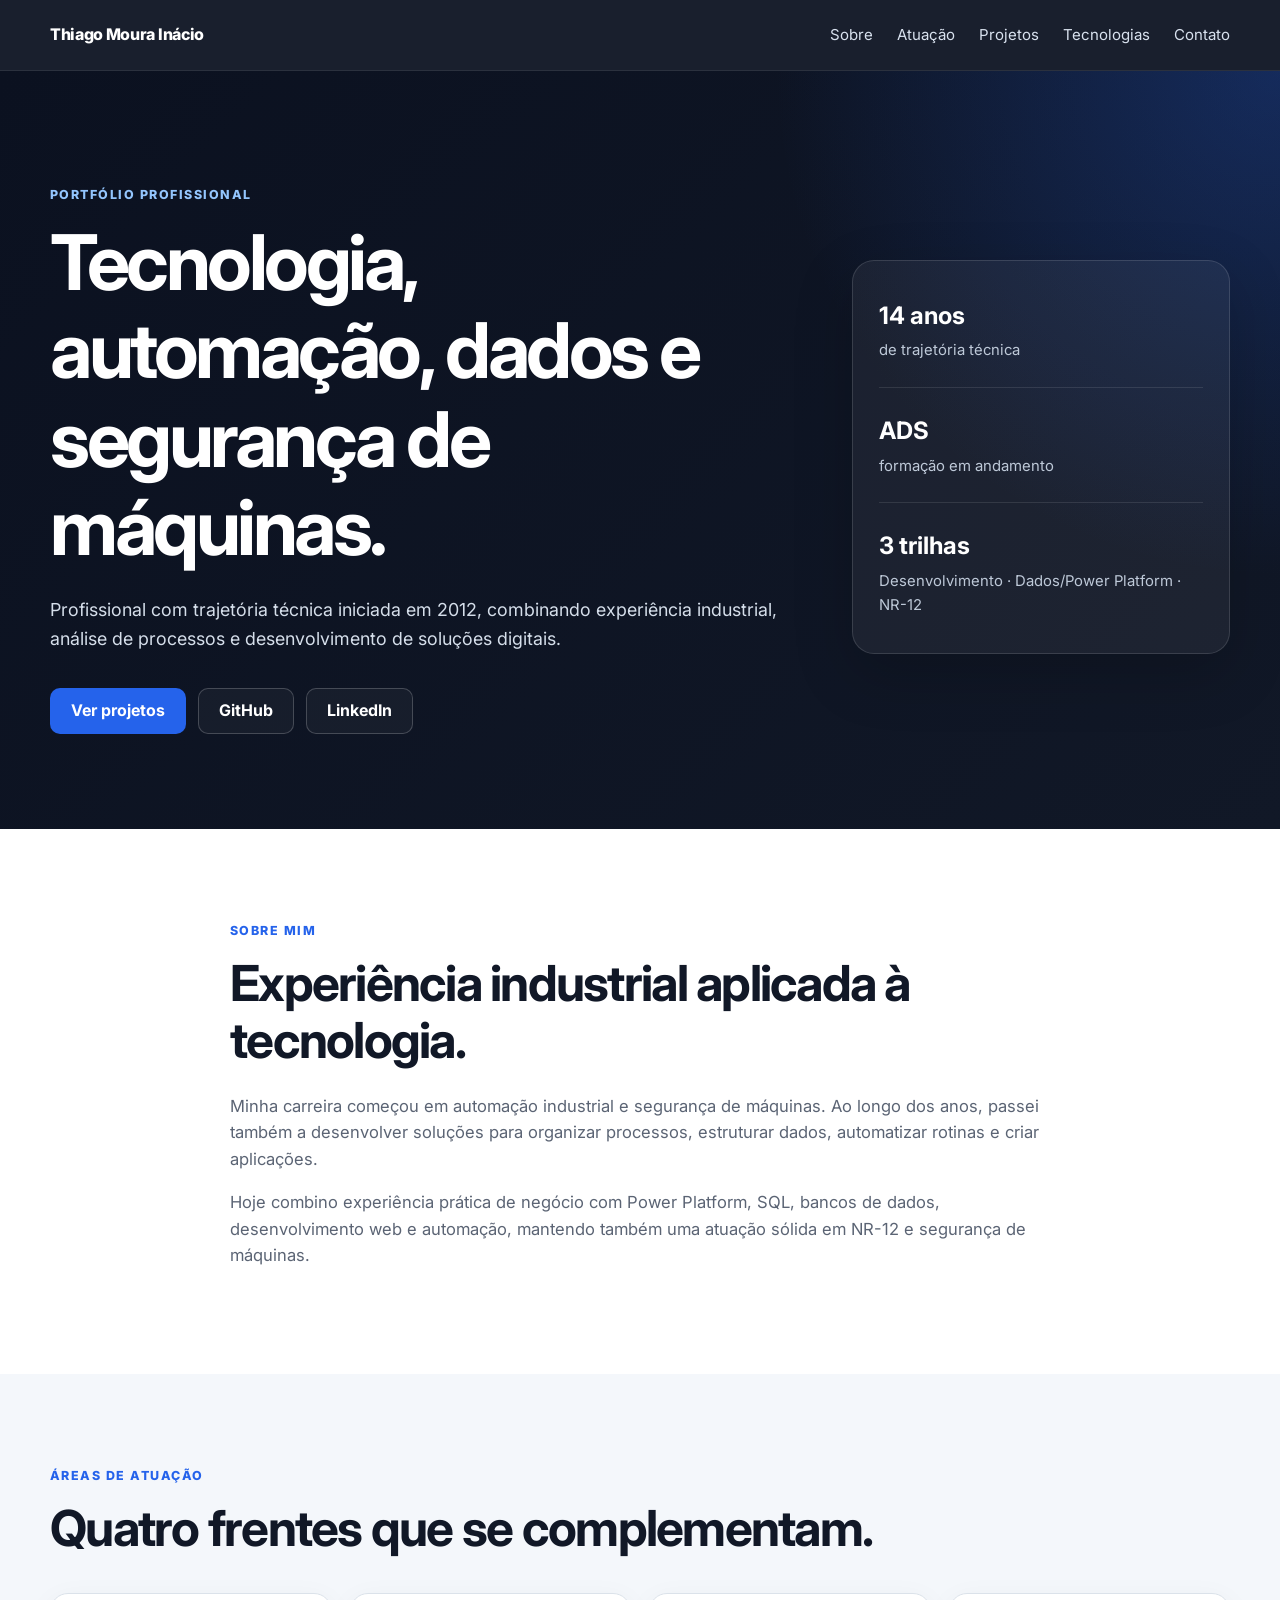
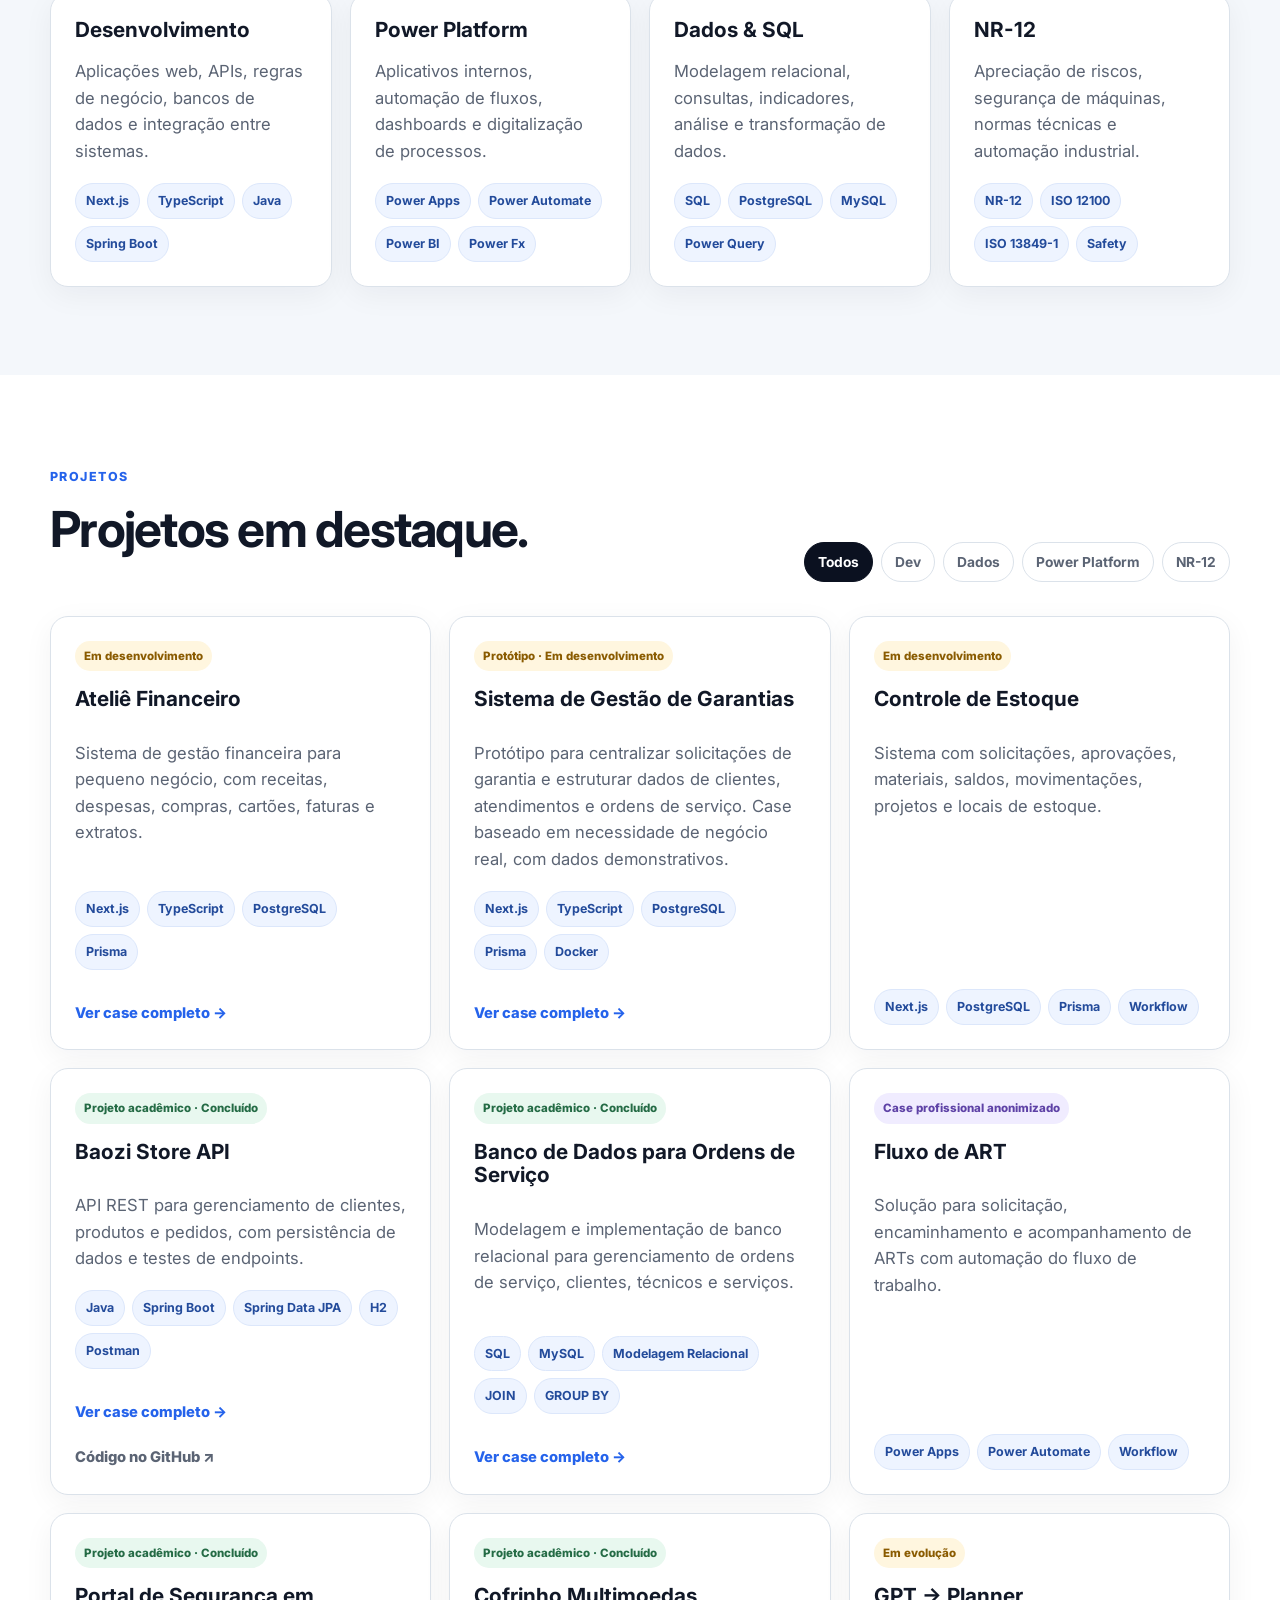
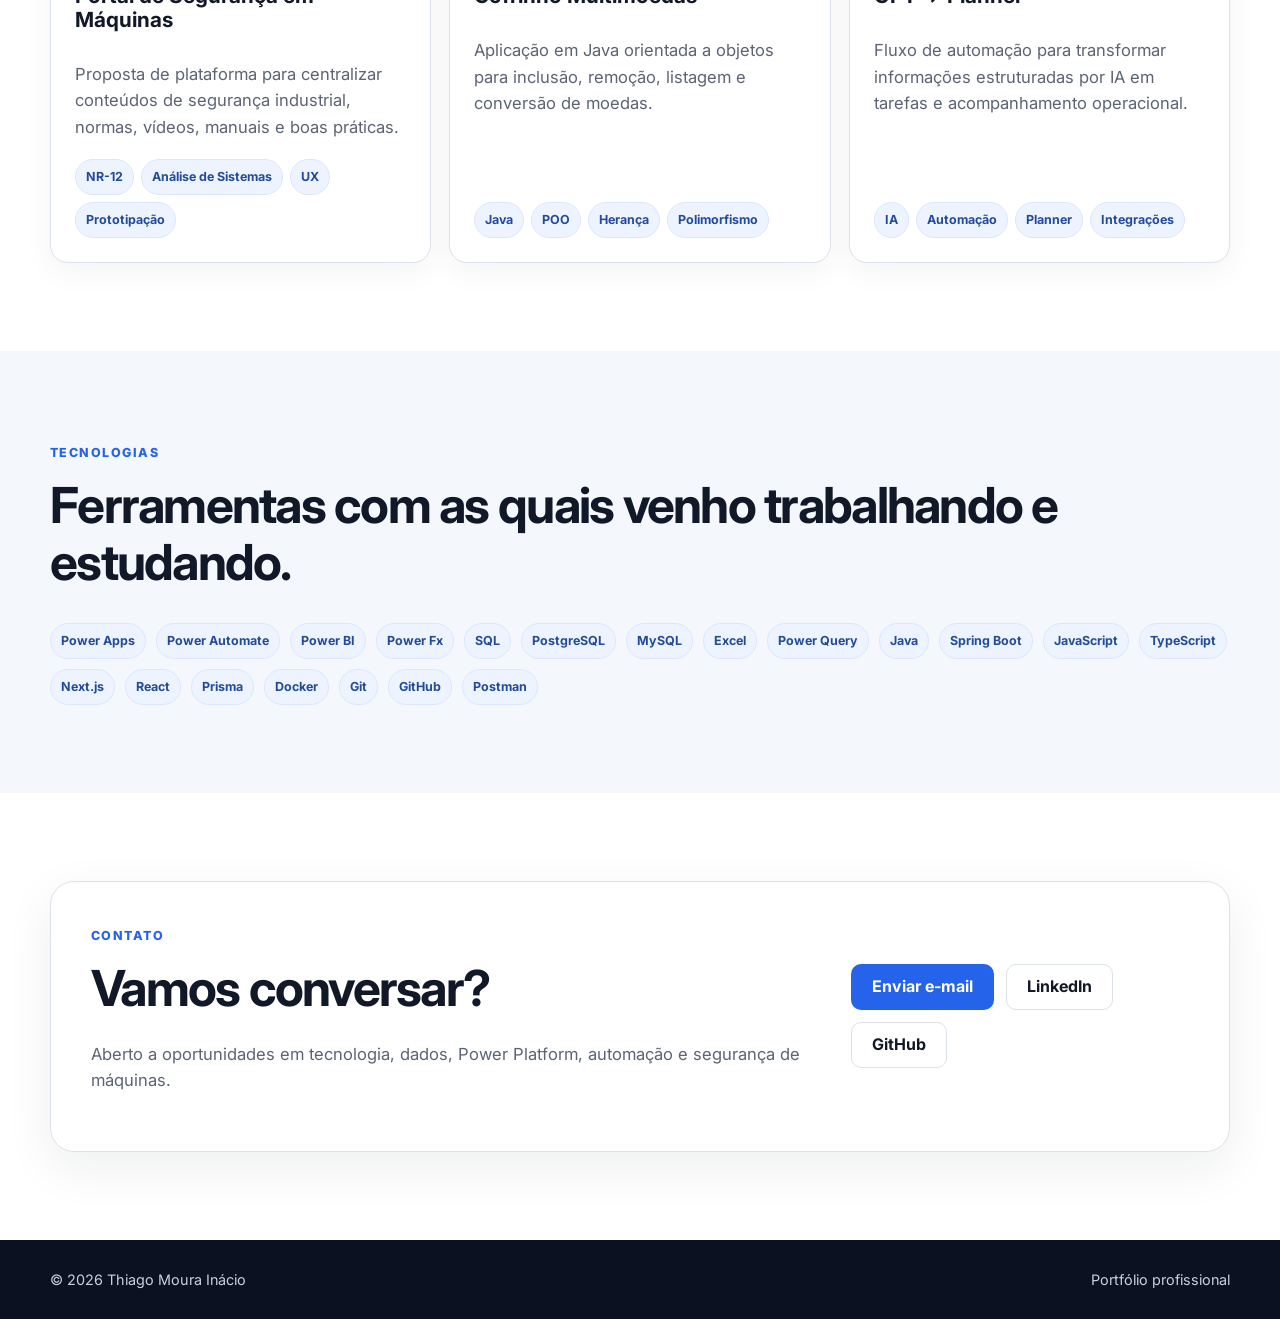
==== index.html @ fe42c4e0 "Add files via upload Adiciona case de Gestão de Garantias." ====
<!DOCTYPE html>

<html lang="pt-BR">
<head>
<meta charset="utf-8"/>
<meta content="width=device-width, initial-scale=1.0" name="viewport"/>
<meta content="Portfólio profissional de Thiago Moura Inácio — Desenvolvimento, Power Platform, Dados, Automação e Segurança de Máquinas." name="description"/>
<title>Thiago Moura Inácio | Portfólio</title>
<link href="https://fonts.googleapis.com" rel="preconnect"/>
<link crossorigin="" href="https://fonts.gstatic.com" rel="preconnect"/>
<link href="https://fonts.googleapis.com/css2?family=Inter:wght@400;500;600;700;800&amp;display=swap" rel="stylesheet"/>
<link href="style.css" rel="stylesheet">
</link></head>
<body>
<header class="topbar">
<div class="container nav">
<a class="brand" href="#inicio">Thiago Moura Inácio</a>
<nav>
<a href="#sobre">Sobre</a>
<a href="#atuacao">Atuação</a>
<a href="#projetos">Projetos</a>
<a href="#tecnologias">Tecnologias</a>
<a href="#contato">Contato</a>
</nav>
</div>
</header>
<main>
<section class="hero" id="inicio">
<div class="container hero-grid">
<div>
<span class="eyebrow">PORTFÓLIO PROFISSIONAL</span>
<h1>Tecnologia, automação, dados e segurança de máquinas.</h1>
<p class="hero-copy">
            Profissional com trajetória técnica iniciada em 2012, combinando experiência industrial,
            análise de processos e desenvolvimento de soluções digitais.
          </p>
<div class="hero-actions">
<a class="btn primary" href="#projetos">Ver projetos</a>
<a class="btn secondary" href="https://github.com/thiagominacio" rel="noreferrer" target="_blank">GitHub</a>
<a class="btn secondary" href="https://www.linkedin.com/in/thiagomourainacio" rel="noreferrer" target="_blank">LinkedIn</a>
</div>
</div>
<div class="hero-card">
<div class="metric">
<strong>14 anos</strong>
<span>de trajetória técnica</span>
</div>
<div class="metric">
<strong>ADS</strong>
<span>formação em andamento</span>
</div>
<div class="metric">
<strong>3 trilhas</strong>
<span>Desenvolvimento · Dados/Power Platform · NR-12</span>
</div>
</div>
</div>
</section>
<section class="section" id="sobre">
<div class="container narrow">
<span class="eyebrow">SOBRE MIM</span>
<h2>Experiência industrial aplicada à tecnologia.</h2>
<p>
          Minha carreira começou em automação industrial e segurança de máquinas. Ao longo dos anos,
          passei também a desenvolver soluções para organizar processos, estruturar dados, automatizar
          rotinas e criar aplicações.
        </p>
<p>
          Hoje combino experiência prática de negócio com Power Platform, SQL, bancos de dados,
          desenvolvimento web e automação, mantendo também uma atuação sólida em NR-12 e segurança de máquinas.
        </p>
</div>
</section>
<section class="section alt" id="atuacao">
<div class="container">
<span class="eyebrow">ÁREAS DE ATUAÇÃO</span>
<h2>Quatro frentes que se complementam.</h2>
<div class="cards four">
<article class="card">
<h3>Desenvolvimento</h3>
<p>Aplicações web, APIs, regras de negócio, bancos de dados e integração entre sistemas.</p>
<div class="tags">
<span>Next.js</span><span>TypeScript</span><span>Java</span><span>Spring Boot</span>
</div>
</article>
<article class="card">
<h3>Power Platform</h3>
<p>Aplicativos internos, automação de fluxos, dashboards e digitalização de processos.</p>
<div class="tags">
<span>Power Apps</span><span>Power Automate</span><span>Power BI</span><span>Power Fx</span>
</div>
</article>
<article class="card">
<h3>Dados &amp; SQL</h3>
<p>Modelagem relacional, consultas, indicadores, análise e transformação de dados.</p>
<div class="tags">
<span>SQL</span><span>PostgreSQL</span><span>MySQL</span><span>Power Query</span>
</div>
</article>
<article class="card">
<h3>NR-12</h3>
<p>Apreciação de riscos, segurança de máquinas, normas técnicas e automação industrial.</p>
<div class="tags">
<span>NR-12</span><span>ISO 12100</span><span>ISO 13849-1</span><span>Safety</span>
</div>
</article>
</div>
</div>
</section>
<section class="section" id="projetos">
<div class="container">
<div class="section-heading">
<div>
<span class="eyebrow">PROJETOS</span>
<h2>Projetos em destaque.</h2>
</div>
<div aria-label="Filtros de projetos" class="filters">
<button class="filter active" data-filter="all">Todos</button>
<button class="filter" data-filter="dev">Dev</button>
<button class="filter" data-filter="dados">Dados</button>
<button class="filter" data-filter="power">Power Platform</button>
<button class="filter" data-filter="nr12">NR-12</button>
</div>
</div>
<div class="projects">
<article class="project" data-category="dev dados">
<span class="status">Em desenvolvimento</span>
<h3>Ateliê Financeiro</h3>
<p>Sistema de gestão financeira para pequeno negócio, com receitas, despesas, compras, cartões, faturas e extratos.</p>
<div class="tags">
<span>Next.js</span><span>TypeScript</span><span>PostgreSQL</span><span>Prisma</span>
</div>
<div class="project-links"><a class="text-link" href="projetos/atelie-financeiro.html">Ver case completo →</a></div>
</article>
<article class="project" data-category="dev dados">
<span class="status">Protótipo · Em desenvolvimento</span>
<h3>Sistema de Gestão de Garantias</h3>
<p>Protótipo para centralizar solicitações de garantia e estruturar dados de clientes, atendimentos e ordens de serviço. Case baseado em necessidade de negócio real, com dados demonstrativos.</p>
<div class="tags"><span>Next.js</span><span>TypeScript</span><span>PostgreSQL</span><span>Prisma</span><span>Docker</span></div>
<div class="project-links"><a class="text-link" href="projetos/gestao-garantias.html">Ver case completo →</a></div></article>
<article class="project" data-category="dev dados">
<span class="status">Em desenvolvimento</span>
<h3>Controle de Estoque</h3>
<p>Sistema com solicitações, aprovações, materiais, saldos, movimentações, projetos e locais de estoque.</p>
<div class="tags">
<span>Next.js</span><span>PostgreSQL</span><span>Prisma</span><span>Workflow</span>
</div>
</article>
<article class="project" data-category="dev">
<span class="status completed">Projeto acadêmico · Concluído</span>
<h3>Baozi Store API</h3>
<p>API REST para gerenciamento de clientes, produtos e pedidos, com persistência de dados e testes de endpoints.</p>
<div class="tags">
<span>Java</span><span>Spring Boot</span><span>Spring Data JPA</span><span>H2</span><span>Postman</span>
</div>
<div class="project-links">
<a class="text-link" href="projetos/baozi-store.html">Ver case completo →</a>
<a class="text-link secondary-link" href="https://github.com/thiagominacio/baozi-store-api" rel="noreferrer" target="_blank">Código no GitHub ↗</a>
</div>
</article>
<article class="project" data-category="dados dev">
<span class="status completed">Projeto acadêmico · Concluído</span>
<h3>Banco de Dados para Ordens de Serviço</h3>
<p>Modelagem e implementação de banco relacional para gerenciamento de ordens de serviço, clientes, técnicos e serviços.</p>
<div class="tags">
<span>SQL</span><span>MySQL</span><span>Modelagem Relacional</span><span>JOIN</span><span>GROUP BY</span>
</div>
<div class="project-links">
<a class="text-link" href="projetos/banco-dados-sql.html">Ver case completo →</a>
</div>
</article>
<article class="project" data-category="power">
<span class="status case">Case profissional anonimizado</span>
<h3>Fluxo de ART</h3>
<p>Solução para solicitação, encaminhamento e acompanhamento de ARTs com automação do fluxo de trabalho.</p>
<div class="tags">
<span>Power Apps</span><span>Power Automate</span><span>Workflow</span>
</div>
</article>
<article class="project" data-category="nr12 dev">
<span class="status completed">Projeto acadêmico · Concluído</span>
<h3>Portal de Segurança em Máquinas</h3>
<p>Proposta de plataforma para centralizar conteúdos de segurança industrial, normas, vídeos, manuais e boas práticas.</p>
<div class="tags">
<span>NR-12</span><span>Análise de Sistemas</span><span>UX</span><span>Prototipação</span>
</div>
</article>
<article class="project" data-category="dev">
<span class="status completed">Projeto acadêmico · Concluído</span>
<h3>Cofrinho Multimoedas</h3>
<p>Aplicação em Java orientada a objetos para inclusão, remoção, listagem e conversão de moedas.</p>
<div class="tags">
<span>Java</span><span>POO</span><span>Herança</span><span>Polimorfismo</span>
</div>
</article>
<article class="project" data-category="power dev">
<span class="status">Em evolução</span>
<h3>GPT → Planner</h3>
<p>Fluxo de automação para transformar informações estruturadas por IA em tarefas e acompanhamento operacional.</p>
<div class="tags">
<span>IA</span><span>Automação</span><span>Planner</span><span>Integrações</span>
</div>
</article>
</div>
</div>
</section>
<section class="section alt" id="tecnologias">
<div class="container">
<span class="eyebrow">TECNOLOGIAS</span>
<h2>Ferramentas com as quais venho trabalhando e estudando.</h2>
<div class="tech-cloud">
<span>Power Apps</span><span>Power Automate</span><span>Power BI</span><span>Power Fx</span>
<span>SQL</span><span>PostgreSQL</span><span>MySQL</span><span>Excel</span><span>Power Query</span>
<span>Java</span><span>Spring Boot</span><span>JavaScript</span><span>TypeScript</span><span>Next.js</span>
<span>React</span><span>Prisma</span><span>Docker</span><span>Git</span><span>GitHub</span><span>Postman</span>
</div>
</div>
</section>
<section class="section contact" id="contato">
<div class="container contact-box">
<div>
<span class="eyebrow">CONTATO</span>
<h2>Vamos conversar?</h2>
<p>Aberto a oportunidades em tecnologia, dados, Power Platform, automação e segurança de máquinas.</p>
</div>
<div class="contact-actions">
<a class="btn primary" href="mailto:thiagodemoura@hotmail.com">Enviar e-mail</a>
<a class="btn secondary" href="https://www.linkedin.com/in/thiagomourainacio" rel="noreferrer" target="_blank">LinkedIn</a>
<a class="btn secondary" href="https://github.com/thiagominacio" rel="noreferrer" target="_blank">GitHub</a>
</div>
</div>
</section>
</main>
<footer>
<div class="container footer-content">
<span>© <span id="year"></span> Thiago Moura Inácio</span>
<span>Portfólio profissional</span>
</div>
</footer>
<script src="script.js"></script>
</body>
</html>
---- style.css ----
* { box-sizing: border-box; }
:root {
  --bg: #0b1120;
  --surface: #ffffff;
  --surface-soft: #f4f7fb;
  --text: #111827;
  --muted: #5b6474;
  --accent: #2563eb;
  --accent-dark: #1d4ed8;
  --line: #dbe2ea;
  --white: #ffffff;
}
html { scroll-behavior: smooth; }
body {
  margin: 0;
  font-family: "Inter", system-ui, -apple-system, BlinkMacSystemFont, "Segoe UI", sans-serif;
  color: var(--text);
  background: var(--surface);
  line-height: 1.6;
}
a { color: inherit; text-decoration: none; }
.container { width: min(1180px, calc(100% - 40px)); margin: 0 auto; }
.narrow { max-width: 820px; }
.topbar {
  position: sticky; top: 0; z-index: 50;
  background: rgba(11,17,32,.94); backdrop-filter: blur(10px);
  border-bottom: 1px solid rgba(255,255,255,.08);
}
.nav { min-height: 70px; display: flex; align-items: center; justify-content: space-between; gap: 30px; }
.brand { color: var(--white); font-weight: 800; letter-spacing: -.02em; }
nav { display: flex; gap: 24px; flex-wrap: wrap; }
nav a { color: #d9e2ef; font-size: .94rem; }
nav a:hover { color: white; }
.hero {
  color: white;
  background: radial-gradient(circle at top right, rgba(37,99,235,.28), transparent 34%),
              linear-gradient(135deg,#0b1120 0%,#111827 100%);
  padding: 110px 0 95px;
}
.hero-grid { display: grid; grid-template-columns: 1.55fr .8fr; gap: 70px; align-items: center; }
.eyebrow { display: inline-block; margin-bottom: 14px; font-size: .78rem; font-weight: 800; letter-spacing: .12em; color: var(--accent); }
.hero .eyebrow { color: #93c5fd; }
h1,h2,h3 { line-height: 1.15; margin-top: 0; }
h1 { font-size: clamp(2.6rem,6vw,5rem); letter-spacing: -.045em; max-width: 900px; margin-bottom: 24px; }
h2 { font-size: clamp(2rem,4vw,3.1rem); letter-spacing: -.035em; margin-bottom: 24px; }
h3 { font-size: 1.3rem; margin-bottom: 12px; }
.hero-copy { color:#d5deea; max-width:760px; font-size:1.12rem; margin-bottom:34px; }
.hero-actions,.contact-actions { display:flex; flex-wrap:wrap; gap:12px; }
.btn { display:inline-flex; min-height:46px; align-items:center; justify-content:center; padding:0 20px; border-radius:10px; font-weight:700; border:1px solid transparent; transition:.2s ease; }
.btn.primary { background:var(--accent); color:white; }
.btn.primary:hover { background:var(--accent-dark); transform:translateY(-1px); }
.btn.secondary { border-color:rgba(255,255,255,.2); color:white; background:rgba(255,255,255,.04); }
.contact .btn.secondary { border-color:var(--line); color:var(--text); background:white; }
.hero-card { border:1px solid rgba(255,255,255,.13); border-radius:22px; background:rgba(255,255,255,.055); padding:12px 26px; box-shadow:0 20px 60px rgba(0,0,0,.18); }
.metric { padding:24px 0; display:flex; flex-direction:column; gap:4px; }
.metric + .metric { border-top:1px solid rgba(255,255,255,.1); }
.metric strong { font-size:1.5rem; }
.metric span { color:#bec9d8; font-size:.93rem; }
.section { padding:88px 0; }
.section.alt { background:var(--surface-soft); }
.section p { color:var(--muted); font-size:1.04rem; }
.cards { display:grid; gap:18px; margin-top:36px; }
.cards.four { grid-template-columns:repeat(4,1fr); }
.card,.project { background:white; border:1px solid var(--line); border-radius:18px; padding:24px; box-shadow:0 8px 30px rgba(15,23,42,.05); }
.card p,.project p { margin-bottom:18px; }
.tags { display:flex; flex-wrap:wrap; gap:7px; }
.tags span,.tech-cloud span { font-size:.78rem; font-weight:700; padding:7px 10px; border-radius:999px; background:#eef4ff; color:#234b9b; border:1px solid #dce7fb; }
.section-heading { display:flex; justify-content:space-between; align-items:end; gap:30px; margin-bottom:34px; }
.filters { display:flex; flex-wrap:wrap; gap:8px; justify-content:flex-end; }
.filter { cursor:pointer; border:1px solid var(--line); background:white; border-radius:999px; padding:8px 13px; font:inherit; font-size:.86rem; font-weight:700; color:var(--muted); }
.filter.active { background:var(--bg); color:white; border-color:var(--bg); }
.projects { display:grid; grid-template-columns:repeat(3,1fr); gap:18px; }
.project { display:flex; flex-direction:column; }
.project .tags { margin-top:auto; }
.status { display:inline-flex; align-self:flex-start; margin-bottom:16px; padding:6px 9px; border-radius:999px; font-size:.72rem; font-weight:800; background:#fff6df; color:#8a5b00; }
.status.completed { background:#e8f8ef; color:#246b45; }
.status.case { background:#f0ecff; color:#5e42a6; }
.text-link { margin-top:18px; color:var(--accent); font-weight:800; font-size:.92rem; }
.tech-cloud { display:flex; flex-wrap:wrap; gap:10px; margin-top:32px; }
.contact-box { display:flex; justify-content:space-between; gap:36px; align-items:center; padding:40px; border:1px solid var(--line); border-radius:24px; background:#fff; box-shadow:0 16px 50px rgba(15,23,42,.07); }
footer { background:var(--bg); color:#c7d0de; padding:28px 0; }
.footer-content { display:flex; justify-content:space-between; gap:20px; font-size:.9rem; }
.hidden-project { display:none !important; }
@media (max-width:980px) {
  .hero-grid { grid-template-columns:1fr; }
  .cards.four,.projects { grid-template-columns:repeat(2,1fr); }
  .section-heading,.contact-box { align-items:flex-start; flex-direction:column; }
  .filters { justify-content:flex-start; }
}
@media (max-width:720px) {
  .nav { padding:15px 0; align-items:flex-start; flex-direction:column; gap:12px; }
  nav { gap:12px 18px; }
  .hero { padding-top:80px; }
  .cards.four,.projects { grid-template-columns:1fr; }
  .section { padding:64px 0; }
  .footer-content { flex-direction:column; }
}


.project-links {
  display: flex;
  flex-direction: column;
  align-items: flex-start;
  gap: 4px;
  margin-top: 14px;
}

.secondary-link {
  color: #5b6474;
}

.case-hero {
  color: white;
  background:
    radial-gradient(circle at top right, rgba(37,99,235,.28), transparent 34%),
    linear-gradient(135deg,#0b1120 0%,#111827 100%);
  padding: 90px 0 72px;
}

.case-breadcrumb {
  display: inline-block;
  color: #a8b7ca;
  font-size: .9rem;
  margin-bottom: 26px;
}

.case-breadcrumb:hover {
  color: white;
}

.case-hero h1 {
  max-width: 820px;
  margin-bottom: 20px;
}

.case-subtitle {
  max-width: 780px;
  color: #d5deea;
  font-size: 1.1rem;
}

.case-meta {
  display: flex;
  flex-wrap: wrap;
  gap: 10px;
  margin-top: 28px;
}

.case-meta span {
  padding: 8px 11px;
  border-radius: 999px;
  border: 1px solid rgba(255,255,255,.15);
  background: rgba(255,255,255,.05);
  font-size: .82rem;
  font-weight: 700;
  color: #e5edf7;
}

.case-grid {
  display: grid;
  grid-template-columns: 1.25fr .75fr;
  gap: 48px;
  align-items: start;
}

.case-sidebar {
  position: sticky;
  top: 100px;
  border: 1px solid var(--line);
  border-radius: 18px;
  padding: 24px;
  background: #fff;
}

.case-sidebar h3 {
  margin-bottom: 16px;
}

.case-sidebar dl {
  margin: 0;
}

.case-sidebar dt {
  margin-top: 16px;
  color: #6b7280;
  font-size: .78rem;
  font-weight: 800;
  text-transform: uppercase;
  letter-spacing: .06em;
}

.case-sidebar dd {
  margin: 4px 0 0;
  font-weight: 600;
}

.case-content h2 {
  font-size: 2rem;
  margin-top: 0;
  margin-bottom: 16px;
}

.case-content h3 {
  margin-top: 32px;
}

.case-content p,
.case-content li {
  color: var(--muted);
}

.case-content ul {
  padding-left: 20px;
}

.case-image {
  width: 100%;
  display: block;
  border: 1px solid var(--line);
  border-radius: 16px;
  margin: 24px 0 8px;
  background: white;
}

.case-caption {
  color: #788292;
  font-size: .83rem;
  margin-bottom: 30px;
}

.endpoint-table {
  width: 100%;
  border-collapse: collapse;
  margin: 22px 0 30px;
  font-size: .93rem;
}

.endpoint-table th,
.endpoint-table td {
  text-align: left;
  padding: 11px 12px;
  border-bottom: 1px solid var(--line);
}

.endpoint-table th {
  background: #f4f7fb;
}

.case-callout {
  margin: 28px 0;
  padding: 20px 22px;
  border-left: 4px solid var(--accent);
  background: #f4f7fb;
  border-radius: 0 12px 12px 0;
}

.case-actions {
  display: flex;
  flex-wrap: wrap;
  gap: 12px;
  margin-top: 28px;
}

.case-actions .btn.secondary {
  color: var(--text);
  border-color: var(--line);
  background: white;
}

@media (max-width: 900px) {
  .case-grid {
    grid-template-columns: 1fr;
  }

  .case-sidebar {
    position: static;
  }
}

/* Case: Banco de Dados e SQL */
.sql-step {
  display:flex; align-items:center; gap:12px; margin:36px 0 18px;
}
.sql-step-number {
  flex:0 0 auto; display:inline-grid; place-items:center;
  width:36px;height:36px;border-radius:11px;
  background:#dbeafe;color:#1d4ed8;font-size:.89rem;font-weight:800;
}
.sql-step h3 { margin:0; }
.sql-info-grid { display:grid;grid-template-columns:repeat(2,1fr);gap:12px;margin:18px 0 28px; }
.sql-info {
  border:1px solid var(--line);background:#f8fafc;border-radius:14px;padding:18px;
}
.sql-info strong {display:block;margin-bottom:5px;color:var(--text);font-size:.97rem;}
.sql-info p {margin:0;font-size:.90rem;}
.sql-code {
  position:relative;background:#0f172a;color:#e0e7ff;border-radius:14px;
  padding:18px 20px;overflow-x:auto;margin:14px 0 24px;
  border:1px solid #1e293b;font: .87rem/1.65 ui-monospace,SFMono-Regular,Consolas,monospace;
}
.sql-code code {font:inherit;white-space:pre;}
.sql-tech-note {background:#eff6ff;border:1px solid #bfdbfe;padding:18px;border-radius:14px;margin:20px 0;color:#334155;}
.sql-tech-note strong {color:#1e40af;}
.sql-figure{margin:26px 0 34px;}
.sql-figure img {width:100%;height:auto;display:block;border:1px solid var(--line);border-radius:14px;background:white;}
.sql-figure figcaption{font-size:.83rem;color:#64748b;margin-top:8px;}
.sql-figure.mer img{max-width:560px;margin-inline:auto;}
.sql-figure.model img{max-width:660px;margin-inline:auto;}
@media(max-width:640px){
  .sql-info-grid{grid-template-columns:1fr;}
  .sql-code{font-size:.76rem;padding:14px;}
}

/* Case: Ateliê Financeiro | V4 */
.atelie-hero {
  background: radial-gradient(circle at 85% 0, rgba(32,186,150,.16), transparent 36%),
    radial-gradient(circle at 5% 70%, rgba(37,99,235,.20), transparent 32%),
    linear-gradient(135deg,#0b1120 0%,#111c30 100%);
}
.atelie-hero h1 {font-size: clamp(2.7rem,6vw,4.9rem);}
.atelie-hero-note {border-left:3px solid #5eead4;background:rgba(255,255,255,.055);padding:15px 19px;border-radius:0 12px 12px 0;max-width:760px;margin-top:30px;}
.atelie-hero-note strong{font-size:.86rem;color:#b7f7e8;text-transform:uppercase;letter-spacing:.09em;}
.atelie-hero-note p{color:#dbeafe;margin:6px 0 0;font-size:.94rem;}
.atelie-next-label{margin-top:55px;display:block;}
.atelie-module-grid{display:grid;grid-template-columns:repeat(2,minmax(0,1fr));gap:12px;margin:22px 0 14px;}
.atelie-module{padding:22px 20px;border:1px solid #dce5ee;border-radius:15px;background:#fbfdff;}
.atelie-module-icon{width:34px;height:34px;display:grid;place-items:center;border-radius:10px;background:#e1f5f0;color:#0b7666;font-weight:800;margin-bottom:12px;}
.atelie-module h3{font-size:1.02rem;margin:0 0 8px;}
.atelie-module p{font-size:.87rem;margin:0;}
.atelie-disclaimer {font-size:.82rem!important;color:#7b8797!important;font-style:italic;margin-top:14px;}
.atelie-diagram{border-radius:17px;border:1px solid #cad8e8;background:#f6f9ff;overflow:hidden;margin:23px 0 36px;}
.atelie-diagram-heading{display:flex;justify-content:space-between;gap:15px;flex-wrap:wrap;align-items:center;background:#111c30;padding:14px 19px;color:white;}
.atelie-diagram-heading span{font-size:.79rem;letter-spacing:.09em;font-weight:800;}
.atelie-diagram-heading small{font-size:.73rem;color:#c4d4e7;}
.atelie-diagram-stack{padding:22px 24px;}
.atelie-diagram-node{border-radius:12px;background:white;border:1px solid #ccd8e7;display:flex;flex-direction:column;align-items:center;gap:4px;padding:17px 14px;text-align:center;box-shadow:0 4px 10px rgba(15,23,42,.025);}
.atelie-diagram-node strong{color:#0f172a;font-size:.96rem;}
.atelie-diagram-node>span:last-child{color:#64748b;font-size:.8rem;}
.atelie-diagram-overline{font-size:.69rem;font-weight:800;letter-spacing:.09em;color:#2563eb;}
.atelie-diagram-arrow{text-align:center;font-size:23px;line-height:1.4;color:#8293aa;}
.atelie-rules{border-color:#c5d9f8;}
.atelie-db{border-color:#bce5da;background:#f5fffc;}
.atelie-diagram-sources{display:grid;grid-template-columns:repeat(3,minmax(0,1fr));gap:10px;margin-top:20px;}
.atelie-diagram-sources>div{border:1px dashed #bdc9d9;border-radius:10px;padding:13px 10px;background:#fff;display:flex;flex-direction:column;gap:3px;}
.atelie-diagram-sources b{font-size:.77rem;color:#334155;}
.atelie-diagram-sources span{font-size:.70rem;color:#64748b;line-height:1.4;}
.atelie-status-grid{display:grid;grid-template-columns:repeat(2,minmax(0,1fr));gap:14px;margin:20px 0;}
.atelie-status-card{padding:20px;border:1px solid #dbe2ea;border-radius:15px;background:white;}
.atelie-status-card.done{border-top:4px solid #0d9488;}
.atelie-status-card.pending{border-top:4px solid #f59e0b;}
.atelie-status-heading{color:#0f172a;font-size:.93rem;font-weight:800;display:flex;align-items:center;gap:8px;}
.atelie-status-card.done .atelie-status-heading span{color:#0d9488;}
.atelie-status-card.pending .atelie-status-heading span{color:#b45309;}
.atelie-status-card ul{margin-bottom:0;margin-top:12px;padding-left:18px;}
.atelie-status-card li{font-size:.85rem;margin-bottom:8px;}
.atelie-honesty{border:1px solid #bfdbfe;border-radius:12px;background:#eff6ff;color:#334155;padding:18px 20px;font-size:.9rem;}
.atelie-honesty strong{color:#1e40af;}
.atelie-lessons{display:flex;flex-wrap:wrap;gap:8px;margin:20px 0 34px;}
.atelie-lessons span{font-size:.8rem;font-weight:700;padding:8px 11px;color:#0f6a61;background:#e9f8f4;border:1px solid #bfede3;border-radius:999px;}
.atelie-aside-label{display:block;color:#0d9488;font-size:.69rem;letter-spacing:.1em;font-weight:800;margin-bottom:10px;}
.atelie-aside-footer{margin-top:22px;background:#f8fafc;border-radius:12px;padding:15px;border:1px solid #dbe2ea;}
.atelie-aside-footer strong{font-size:.88rem;color:#0f172a;}
.atelie-aside-footer p{font-size:.81rem;margin:8px 0 0;}
@media(max-width:740px){
  .atelie-module-grid,.atelie-status-grid{grid-template-columns:1fr;}
  .atelie-diagram-sources{grid-template-columns:1fr;}
  .atelie-diagram-stack{padding:17px;}
  .atelie-diagram-heading{align-items:flex-start;flex-direction:column;}
}


/* V5: Case Gestão de Garantias */
.warranty-hero { background: radial-gradient(circle at 92% 5%,rgba(20,184,166,.20),transparent 35%),linear-gradient(135deg,#0b1120,#111d32); }
.warranty-hero-note { max-width:790px;margin-top:26px;padding:18px 22px;border-radius:12px;background:rgba(255,255,255,.065);border:1px solid rgba(255,255,255,.14); }
.warranty-hero-note strong { font-size:.95rem; color:#b6f1e7; }
.warranty-hero-note p { margin:6px 0 0;color:#dce9f1;font-size:.93rem; }
.warranty-section-label { margin-top:42px; }
.warranty-facts { display:grid;grid-template-columns:1fr 1fr;gap:13px;margin:22px 0 15px; }
.warranty-fact { display:flex;align-items:flex-start;gap:12px;padding:18px;border:1px solid #cde5dc;background:#f1faf6;border-radius:14px; }
.warranty-fact.planned { background:#f7f8fc;border-color:#dae0ee; }
.warranty-fact-symbol { display:inline-flex;align-items:center;justify-content:center;flex:none;border-radius:999px;width:29px;height:29px;background:#daf5e9;color:#11634e;font-weight:900; }
.warranty-fact.planned .warranty-fact-symbol { background:#e6eaf6;color:#4c5c7a; }
.warranty-fact strong { font-size:.96rem; }
.warranty-fact p { font-size:.86rem;margin:6px 0 0; }
.warranty-disclaimer { font-size:.85rem !important;color:#617083 !important; }
.warranty-flow { margin:24px 0 35px;border:1px solid #dbe3ed;border-radius:18px;background:#f9fbff;overflow:hidden; }
.warranty-flow-heading { display:flex;justify-content:space-between;align-items:center;gap:12px;padding:18px 20px;color:#9fd8fe;background:#121d32; }
.warranty-flow-heading span {font-size:.8rem;letter-spacing:.07em;font-weight:800;}
.warranty-flow-heading small {font-size:.75rem;color:#c4d0dd;}
.warranty-flow-grid { display:flex;align-items:stretch;gap:8px;padding:24px 16px; }
.warranty-flow-step { flex:1;min-width:0;border:1px solid #dce4ef;padding:16px 12px;border-radius:12px;background:white;display:flex;flex-direction:column;gap:8px; }
.warranty-step-num {font-size:.74rem;font-weight:800;color:#2563eb;}
.warranty-flow-step strong {font-size:.92rem;}
.warranty-flow-step small {font-size:.76rem;line-height:1.45;color:#64748b;}
.warranty-flow-arrow {align-self:center;color:#2563eb;font-size:1.2rem;font-weight:800;}
.warranty-data-line { border-top:1px solid #dae2ed;display:flex;flex-wrap:wrap;gap:10px 18px;align-items:center;padding:17px 20px;background:#edf4ff; }
.warranty-data-line span:first-child { color:#44618c;font-size:.71rem;font-weight:800;letter-spacing:.08em; }
.warranty-data-line strong { font-size:.9rem;color:#173965; }
.warranty-data-line span:last-child { font-size:.8rem;color:#54667d; }
.warranty-tech-grid {display:grid;grid-template-columns:repeat(2,1fr);gap:12px;margin:20px 0 30px;}
.warranty-tech-grid > div { display:flex;flex-direction:column;gap:8px;border:1px solid #dbe3ed;border-radius:12px;padding:18px; }
.warranty-tech-grid b {font-size:.9rem;color:#192b44;}
.warranty-tech-grid span {font-size:.86rem;color:#617084;}
.warranty-roadmap {border:1px solid #dbe3ed;border-radius:16px;padding:12px 22px;margin:24px 0 30px;}
.warranty-roadmap > div {display:flex;gap:16px;padding:18px 0;}
.warranty-roadmap > div + div {border-top:1px solid #e7ebf2;}
.warranty-roadmap > div > span {width:28px;height:28px;flex:none;border-radius:9px;background:#eaf1ff;color:#1d4ed8;display:flex;justify-content:center;align-items:center;font-size:.87rem;font-weight:800;}
.warranty-roadmap strong {font-size:.98rem;}
.warranty-roadmap p {margin:5px 0 0;font-size:.91rem;}
.warranty-privacy {background:#f5f8fc;border:1px solid #d9e3ef;border-radius:12px;padding:22px;margin:30px 0;}
.warranty-privacy strong {color:#1f3555;}
.warranty-privacy p {font-size:.9rem;margin:8px 0 0;}
.warranty-aside-label {font-size:.7rem;font-weight:800;color:#246d73;letter-spacing:.07em;}
.warranty-aside-foot {border-top:1px solid #e5eaf2;padding-top:18px;margin-top:25px;}
.warranty-aside-foot p {font-size:.85rem;margin:7px 0 0;}
@media(max-width:750px) {
 .warranty-facts,.warranty-tech-grid {grid-template-columns:1fr;}
 .warranty-flow-grid { flex-direction:column; }
 .warranty-flow-arrow { transform:rotate(90deg); }
 .warranty-flow-heading {align-items:flex-start;flex-direction:column;}
}
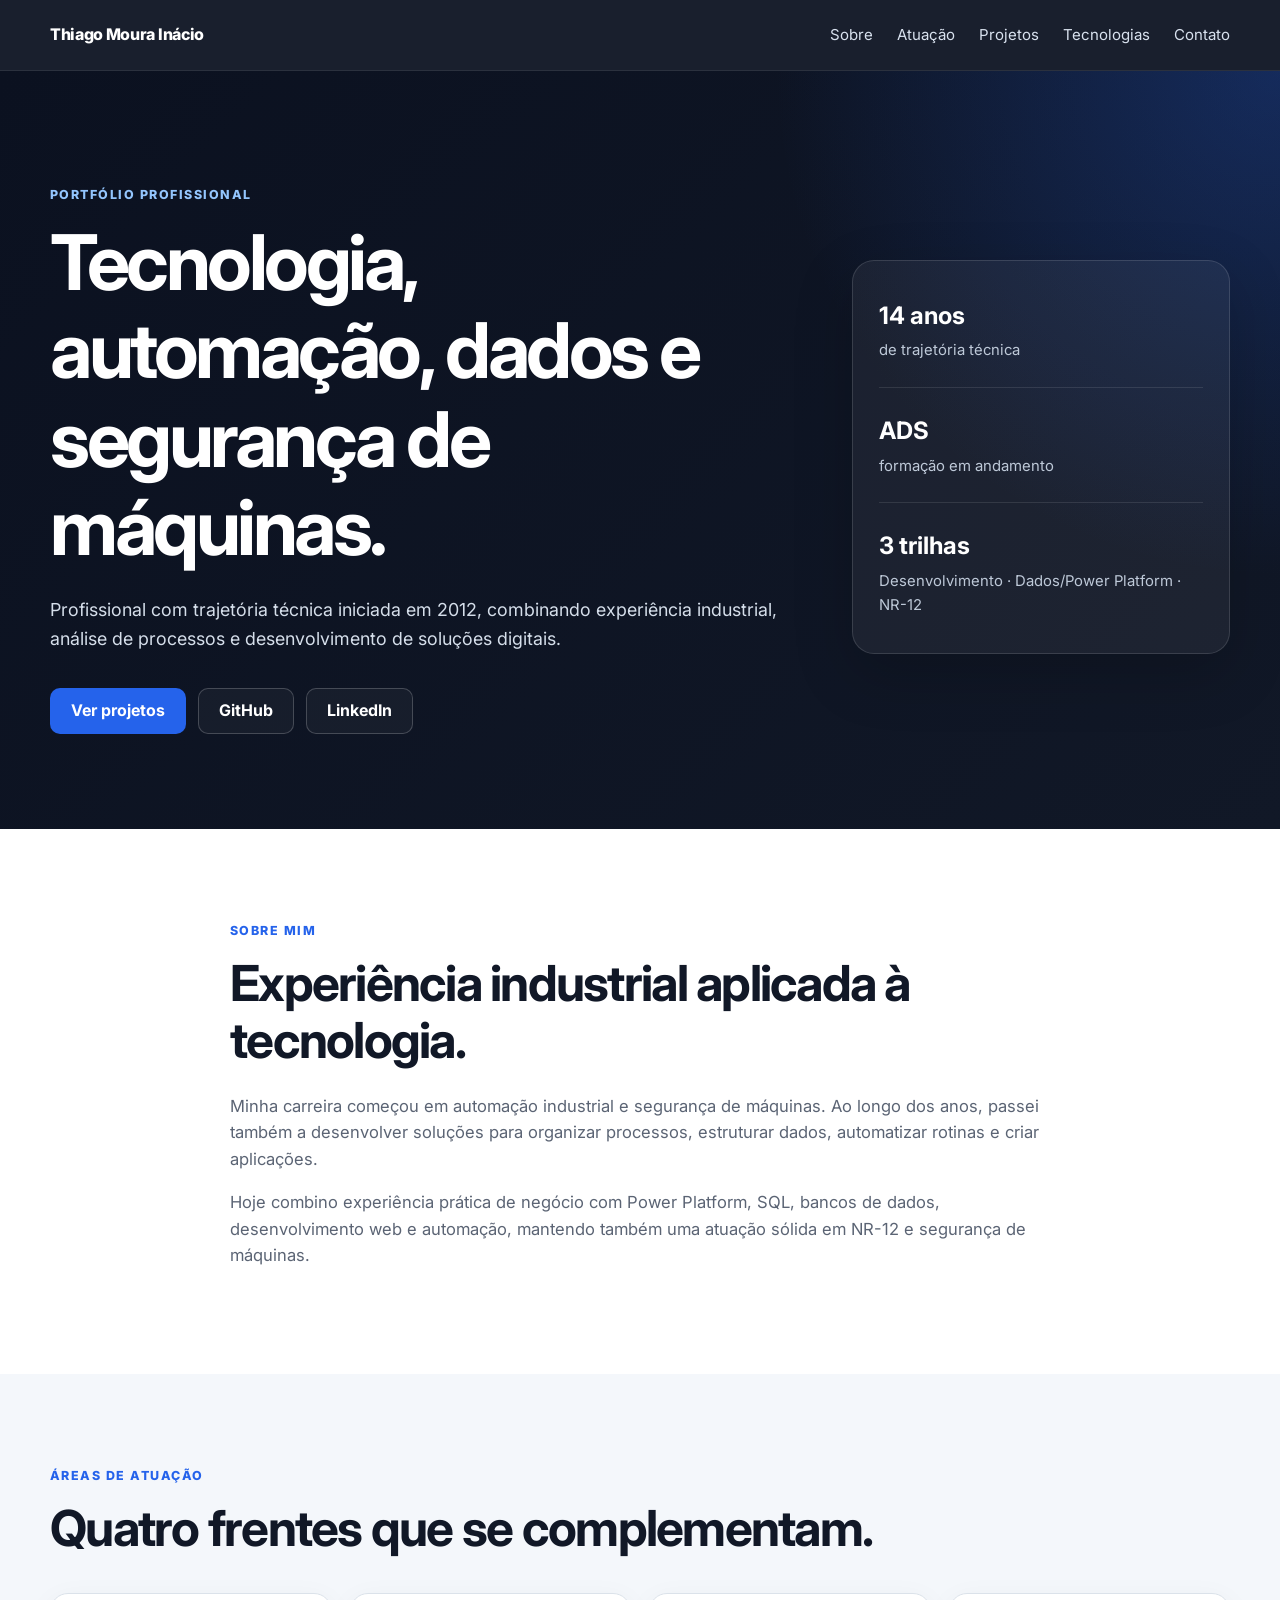
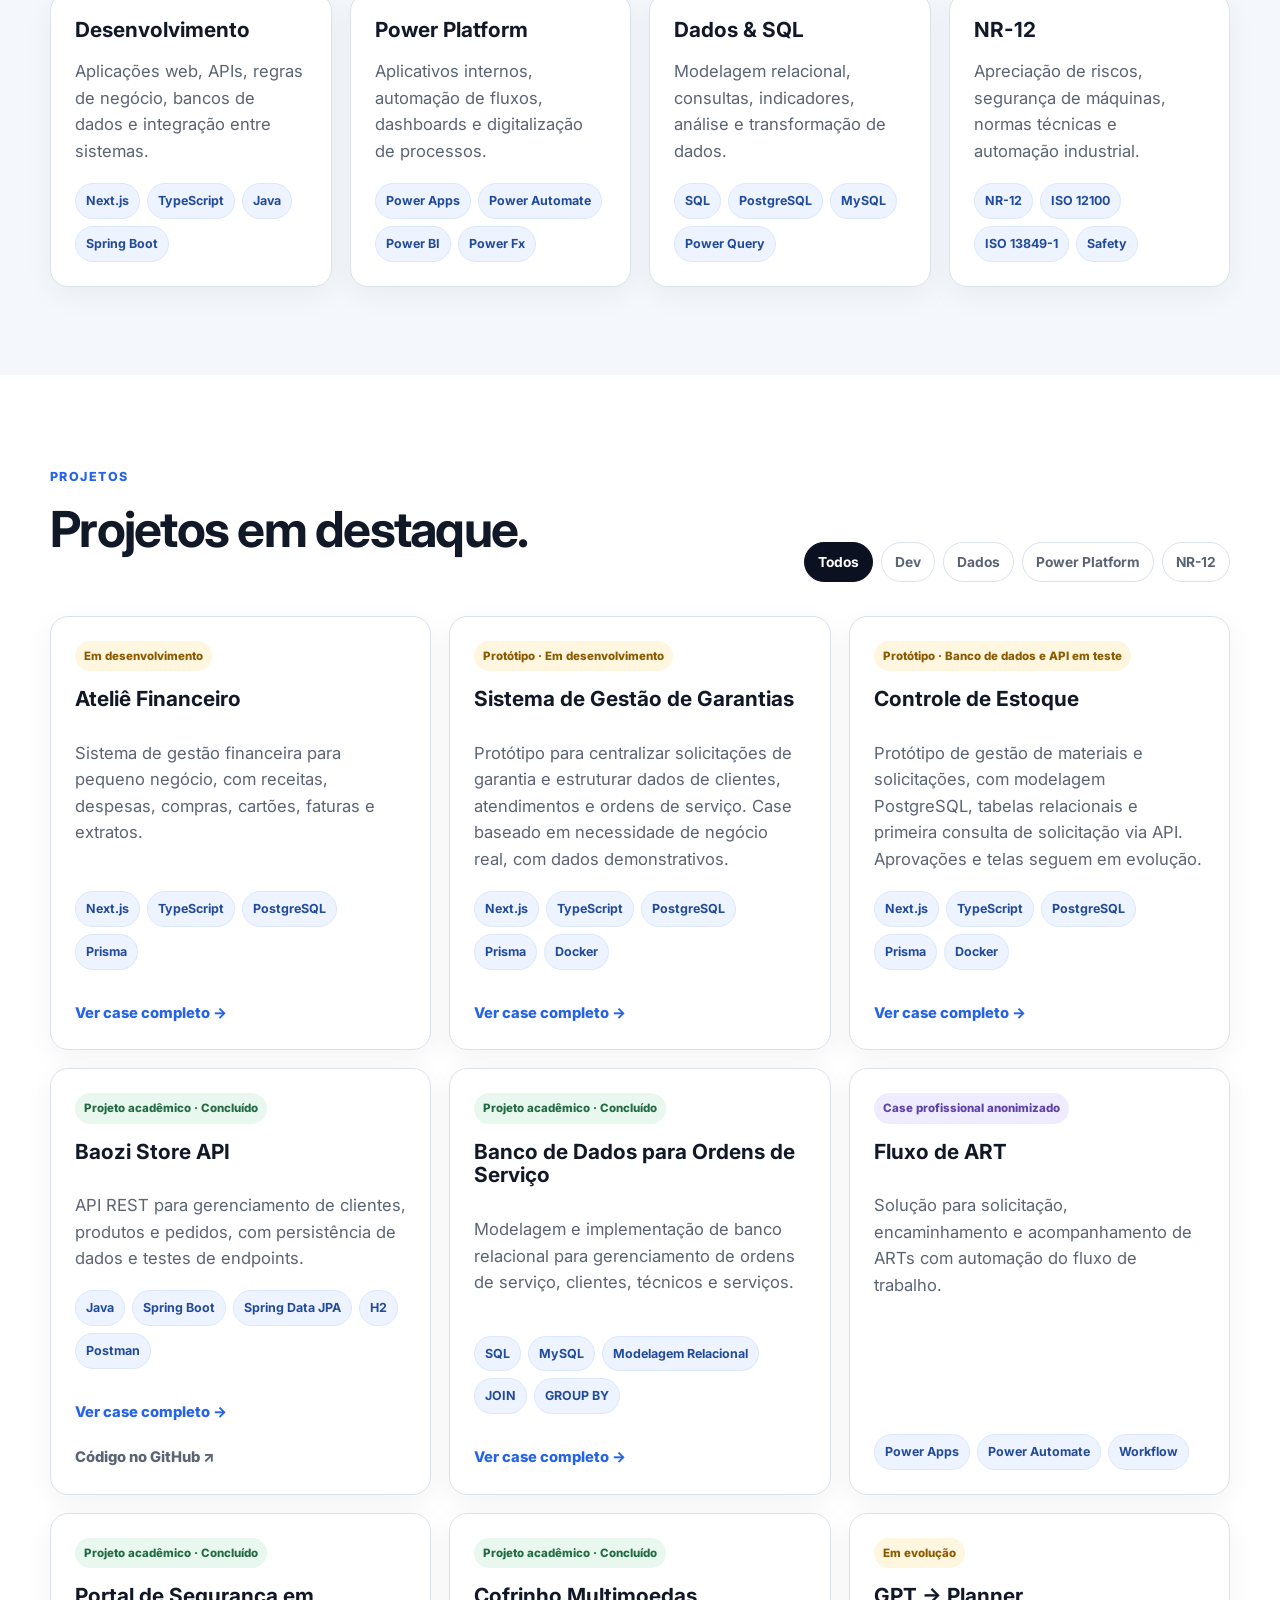
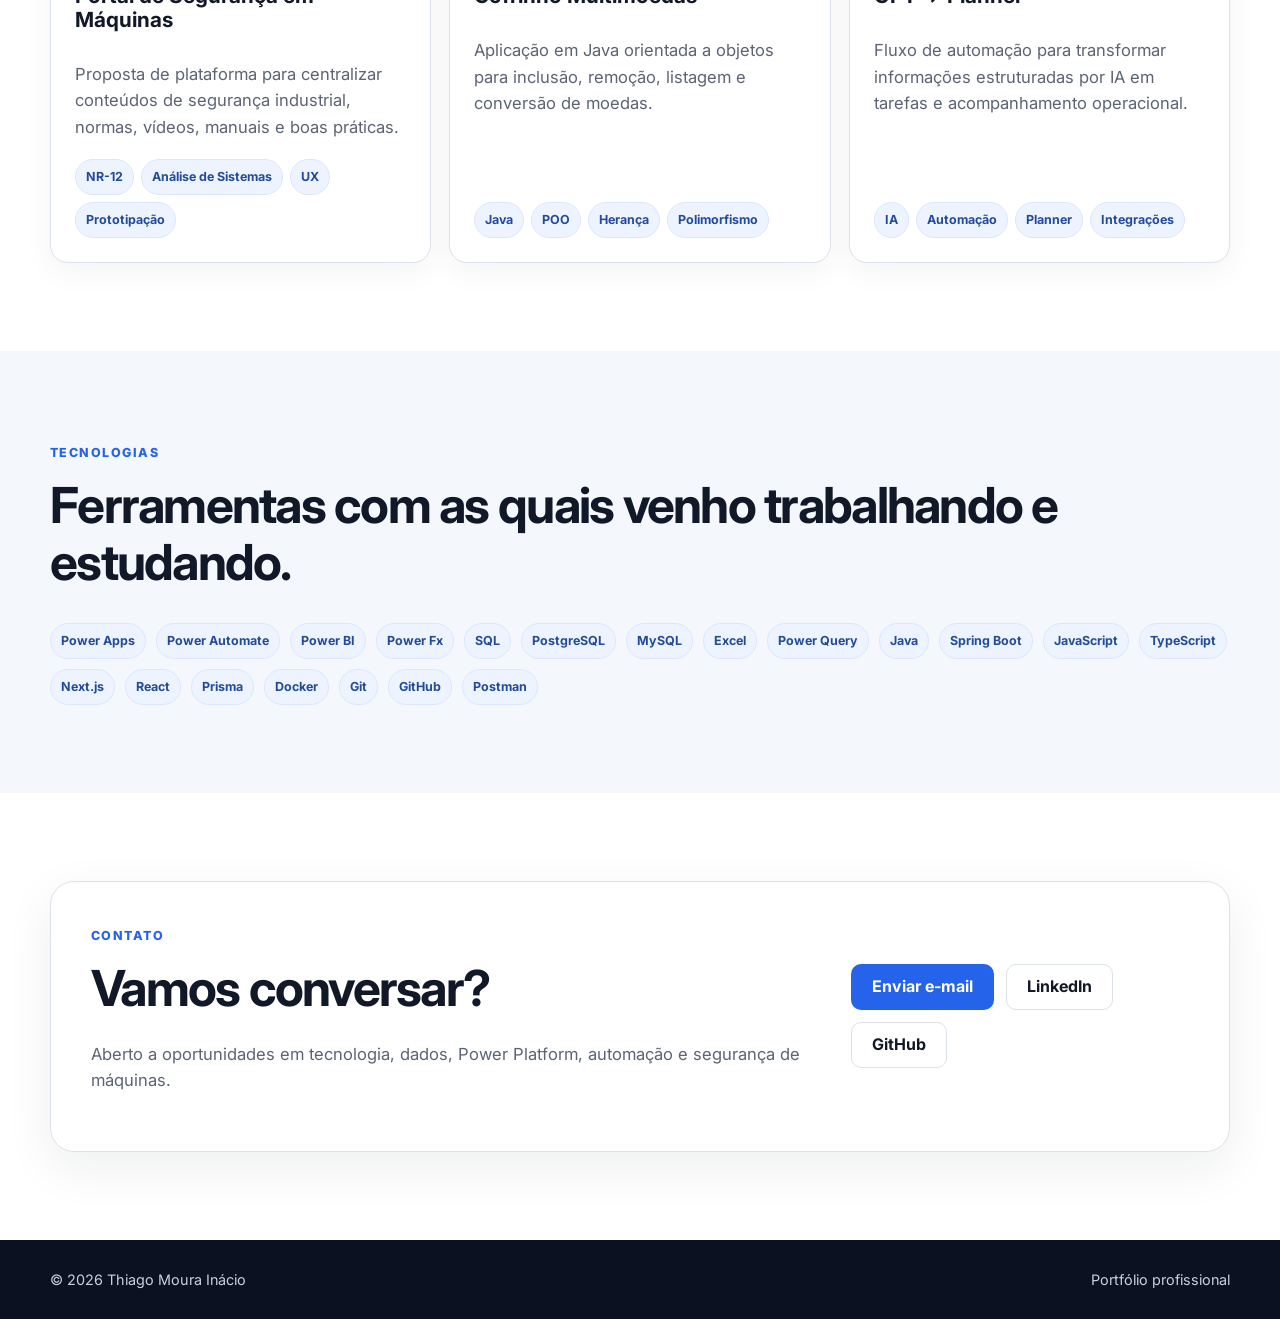
==== commit 6525dab2: "Add files via upload Adiciona case de Controle de Estoque" ====
--- a/index.html
+++ b/index.html
@@ -9,8 +9,8 @@
 <link href="https://fonts.googleapis.com" rel="preconnect"/>
 <link crossorigin="" href="https://fonts.gstatic.com" rel="preconnect"/>
 <link href="https://fonts.googleapis.com/css2?family=Inter:wght@400;500;600;700;800&amp;display=swap" rel="stylesheet"/>
-<link href="style.css" rel="stylesheet">
-</link></head>
+<link href="style.css" rel="stylesheet"/>
+</head>
 <body>
 <header class="topbar">
 <div class="container nav">
@@ -139,13 +139,11 @@
 <div class="tags"><span>Next.js</span><span>TypeScript</span><span>PostgreSQL</span><span>Prisma</span><span>Docker</span></div>
 <div class="project-links"><a class="text-link" href="projetos/gestao-garantias.html">Ver case completo →</a></div></article>
 <article class="project" data-category="dev dados">
-<span class="status">Em desenvolvimento</span>
+<span class="status">Protótipo · Banco de dados e API em teste</span>
 <h3>Controle de Estoque</h3>
-<p>Sistema com solicitações, aprovações, materiais, saldos, movimentações, projetos e locais de estoque.</p>
-<div class="tags">
-<span>Next.js</span><span>PostgreSQL</span><span>Prisma</span><span>Workflow</span>
-</div>
-</article>
+<p>Protótipo de gestão de materiais e solicitações, com modelagem PostgreSQL, tabelas relacionais e primeira consulta de solicitação via API. Aprovações e telas seguem em evolução.</p>
+<div class="tags"><span>Next.js</span><span>TypeScript</span><span>PostgreSQL</span><span>Prisma</span><span>Docker</span></div>
+<div class="project-links"><a class="text-link" href="projetos/controle-estoque.html">Ver case completo →</a></div></article>
 <article class="project" data-category="dev">
 <span class="status completed">Projeto acadêmico · Concluído</span>
 <h3>Baozi Store API</h3>
--- a/style.css
+++ b/style.css
@@ -419,3 +419,59 @@
  .warranty-flow-arrow { transform:rotate(90deg); }
  .warranty-flow-heading {align-items:flex-start;flex-direction:column;}
 }
+
+
+/* V6 — Sistema de Controle de Estoque */
+.inventory-hero{background:radial-gradient(circle at 91% 6%,rgba(56,189,248,.19),transparent 36%),linear-gradient(137deg,#0b1120,#12213a);}
+.inventory-hero-note{max-width:850px;margin-top:28px;padding:18px 22px;background:rgba(255,255,255,.06);border:1px solid rgba(147,197,253,.24);border-radius:14px;}
+.inventory-hero-note strong{font-size:.92rem;color:#a5f3fc;}
+.inventory-hero-note p{margin:7px 0 0;font-size:.94rem;color:#dae8f6;}
+.inventory-section-label{display:block;margin-top:49px;}
+.inventory-evidence-grid{display:grid;grid-template-columns:repeat(2,minmax(0,1fr));gap:13px;margin:24px 0 15px;}
+.inventory-evidence{border:1px solid #cee4dc;background:#f2fbf6;padding:21px;border-radius:15px;}
+.inventory-evidence.pending{border-color:#dbe3ee;background:#f8faff;}
+.inventory-evidence-icon{display:grid;place-items:center;width:29px;height:29px;border-radius:100%;background:#d3f7e6;color:#126447;font-weight:900;margin-bottom:12px;}
+.inventory-evidence.pending .inventory-evidence-icon{color:#275692;background:#e8f0fc;}
+.inventory-evidence strong{display:block;color:#173146;font-size:.98rem;}
+.inventory-evidence p{font-size:.87rem;margin:7px 0 0;}
+.inventory-small-note{font-size:.82rem!important;color:#718099!important;font-style:italic;}
+.inventory-model{margin:25px 0 38px;border:1px solid #ccdbeb;border-radius:17px;background:#f7faff;overflow:hidden;}
+.inventory-model-header{background:#14243b;color:#c4ecff;padding:15px 20px;display:flex;gap:12px;align-items:center;justify-content:space-between;flex-wrap:wrap;}
+.inventory-model-header span{font-size:.75rem;font-weight:800;letter-spacing:.09em;}
+.inventory-model-header small{color:#cbd5e1;font-size:.73rem;}
+.inventory-model-main{display:grid;grid-template-columns:1fr .9fr 1fr;gap:14px;padding:23px;align-items:center;}
+.inventory-model-col{display:flex;flex-direction:column;gap:12px;}
+.inventory-model-center{display:flex;flex-direction:column;align-items:center;gap:7px;color:#3b82f6;font-weight:900;}
+.inventory-table{padding:17px;border:1px solid #d3dfec;border-radius:12px;background:white;box-shadow:0 5px 18px rgba(15,23,42,.03);display:flex;flex-direction:column;gap:6px;min-width:0;}
+.inventory-table.focus{border-color:#8fb9f4;background:#f0f7ff;width:100%;}
+.inventory-table b{font-size:.85rem;color:#1e3a59;margin-bottom:5px;}
+.inventory-table code{font-size:.78rem;color:#4f637f;overflow-wrap:anywhere;}
+.inventory-model-footer{padding:14px 20px;border-top:1px solid #dae4ef;background:white;font-size:.78rem;color:#607189;}
+.inventory-sample{margin:24px 0 12px;border:1px solid #dbe5ed;border-radius:15px;overflow:hidden;background:white;}
+.inventory-sample-top{padding:17px 20px;background:#eff6ff;display:flex;gap:10px;justify-content:space-between;flex-wrap:wrap;align-items:center;color:#33537d;font-weight:800;font-size:.74rem;letter-spacing:.06em;}
+.inventory-test-status{background:#fef3c7;color:#92400e;border-radius:999px;padding:7px 9px;font-size:.69rem;letter-spacing:0;}
+.inventory-sample-row{display:grid;grid-template-columns:1fr 1.5fr;gap:12px;padding:14px 20px;border-top:1px solid #e7edf5;}
+.inventory-sample-row span{font-size:.87rem;color:#64748b;}
+.inventory-sample-row strong{font-size:.87rem;color:#243850;overflow-wrap:anywhere;}
+.inventory-process{margin:23px 0 32px;padding:24px;border:1px solid #d6e1ee;border-radius:16px;background:#f5f8ff;max-width:680px;}
+.inventory-process-item{display:flex;gap:17px;align-items:flex-start;background:white;border:1px solid #dce5ef;border-radius:12px;padding:17px 19px;}
+.inventory-process-item>span{font-size:.87rem;font-weight:900;color:#1d4ed8;background:#eaf2ff;padding:9px;border-radius:10px;}
+.inventory-process-item strong{font-size:.94rem;color:#193453;}
+.inventory-process-item p{font-size:.83rem;margin:5px 0 0;}
+.inventory-process-arrow{text-align:center;color:#3b82f6;font-size:1.3rem;line-height:1.7;}
+.inventory-roadmap{border:1px solid #dde5ee;border-radius:15px;padding:8px 22px;margin:22px 0 36px;}
+.inventory-roadmap>div{display:flex;gap:15px;padding:18px 0;}
+.inventory-roadmap>div+div{border-top:1px solid #e8edf4;}
+.inventory-roadmap>div>span{display:grid;place-items:center;width:30px;height:30px;flex:none;background:#e7f1ff;color:#1e4fa8;border-radius:9px;font-size:.89rem;font-weight:900;}
+.inventory-roadmap strong{color:#24354a;font-size:.95rem;}
+.inventory-roadmap p{margin:5px 0 0;font-size:.88rem;}
+.inventory-skill-tags{display:flex;flex-wrap:wrap;gap:9px;margin:25px 0 36px;}
+.inventory-skill-tags span{background:#ecf6ff;border:1px solid #cde3fa;color:#215c99;font-size:.78rem;font-weight:700;border-radius:999px;padding:9px 12px;}
+.inventory-privacy{border:1px solid #dbe5ef;background:#f6f9fd;border-radius:14px;padding:22px;margin-bottom:30px;}
+.inventory-privacy strong{color:#1f426a;}
+.inventory-privacy p{margin:8px 0 0;font-size:.86rem;}
+.inventory-aside-eyebrow{font-size:.7rem;font-weight:900;letter-spacing:.1em;color:#1d74a0;}
+.inventory-aside-foot{border-top:1px solid #dce4ee;margin-top:24px;padding-top:20px;}
+.inventory-aside-foot p{font-size:.84rem;margin:8px 0 0;}
+@media(max-width:850px){.inventory-model-main{grid-template-columns:1fr;}.inventory-model-center{flex-direction:row;justify-content:center;}.inventory-model-center .inventory-table{width:auto;min-width:50%;}.inventory-evidence-grid{grid-template-columns:1fr;}}
+@media(max-width:520px){.inventory-sample-row{grid-template-columns:1fr;gap:4px;}.inventory-model-main{padding:14px;}.inventory-model-center .inventory-table{min-width:70%;}}
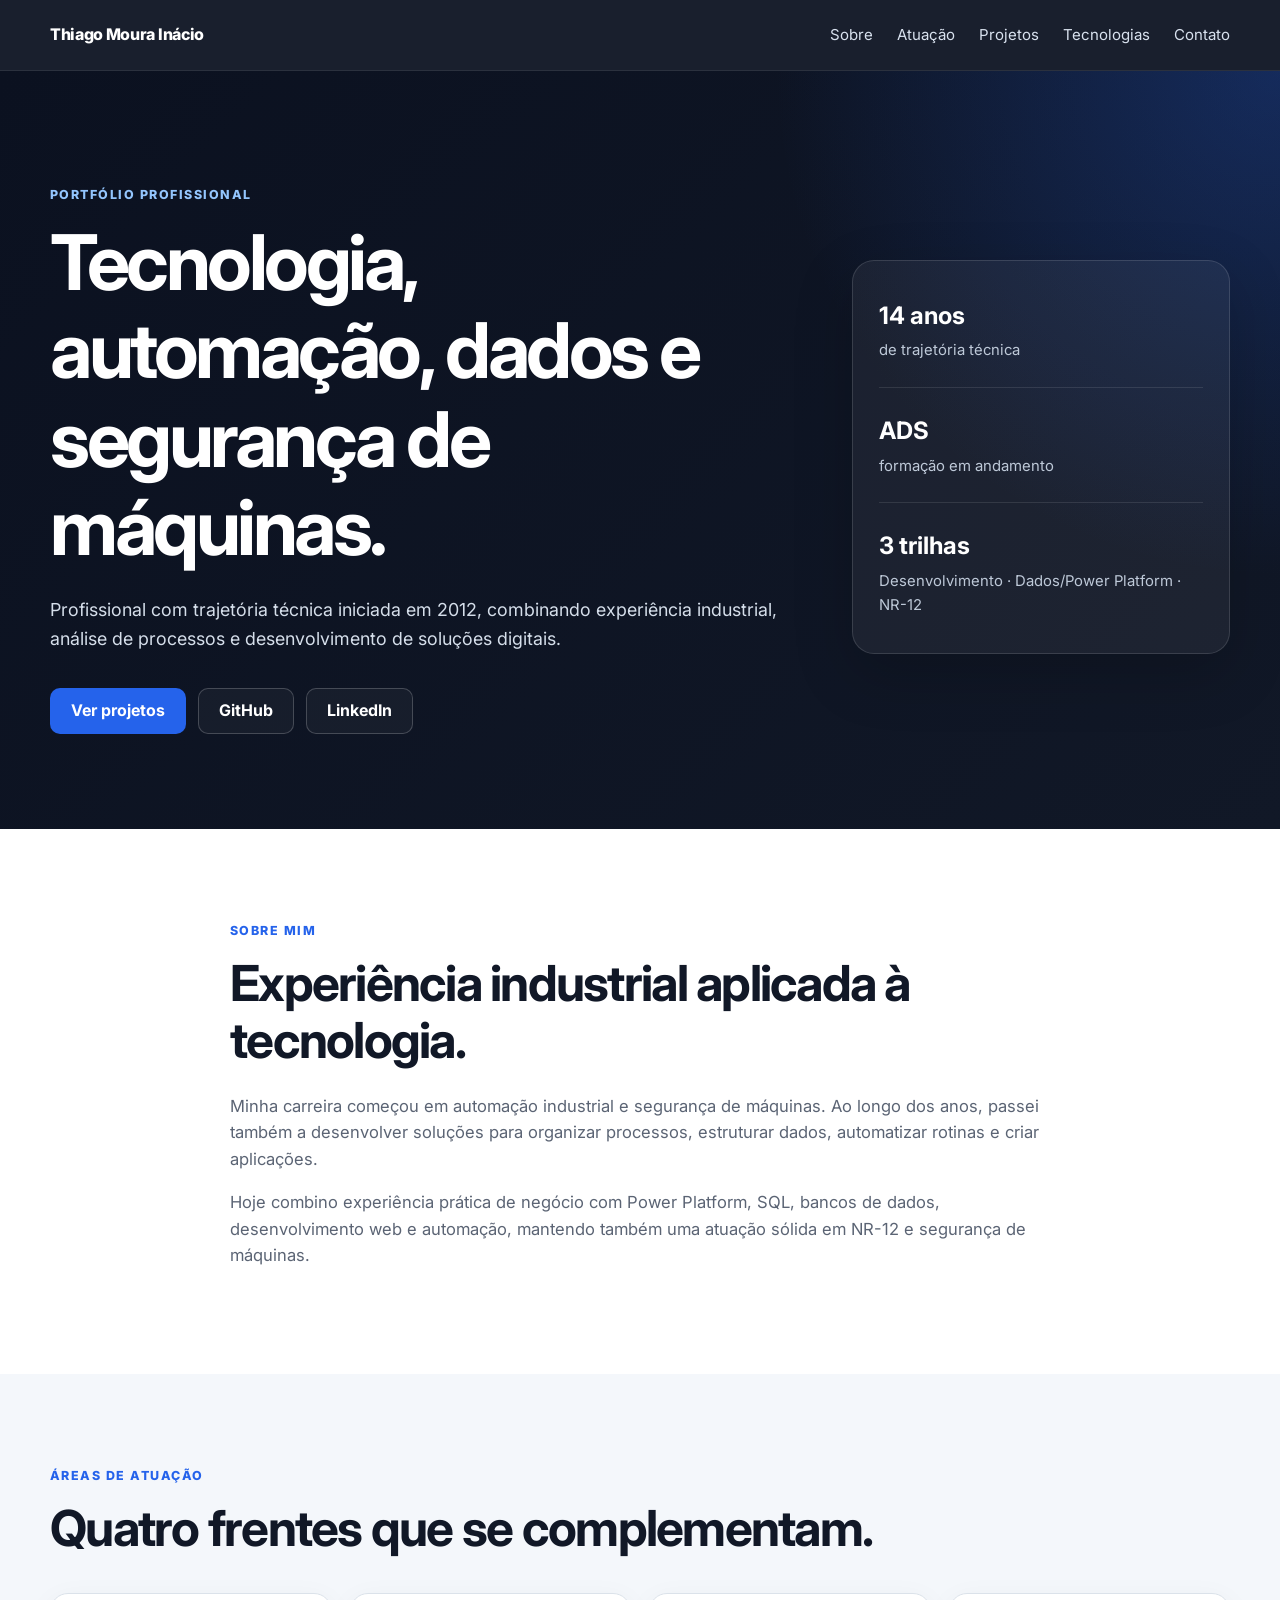
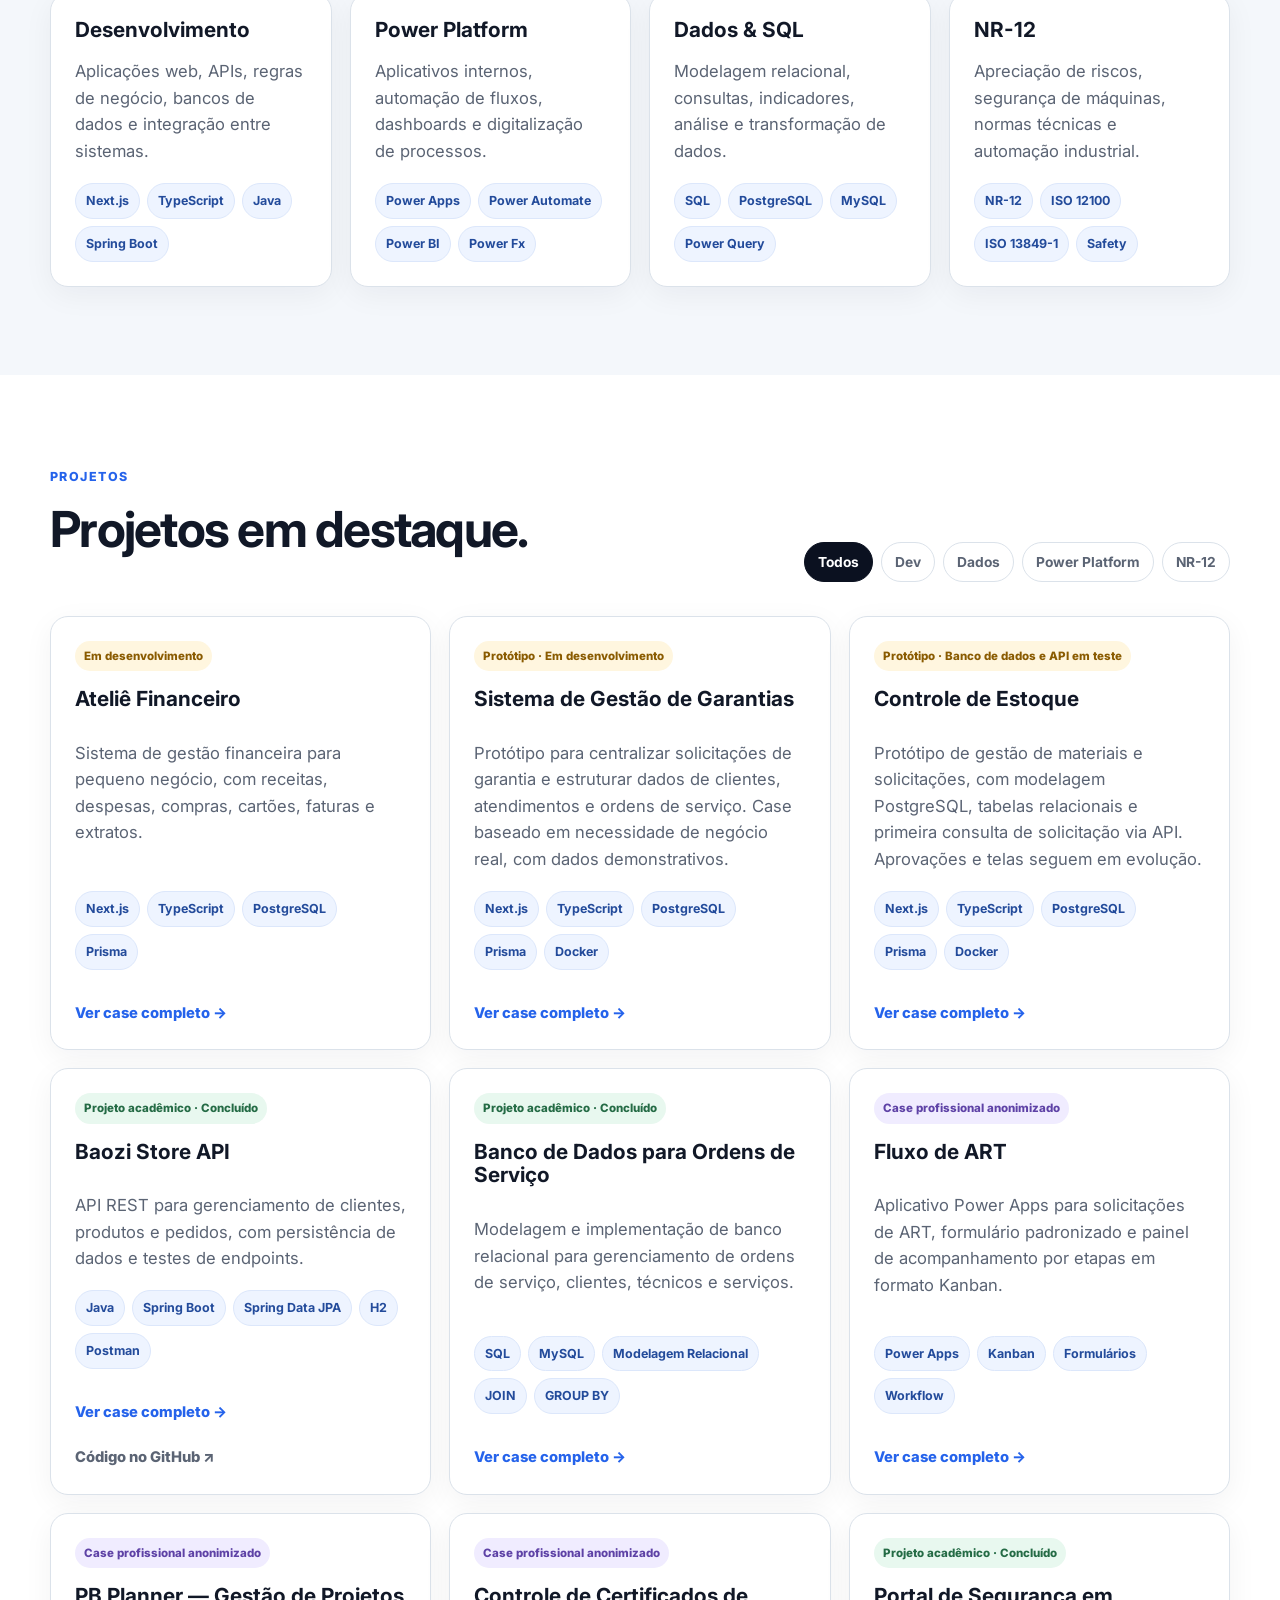
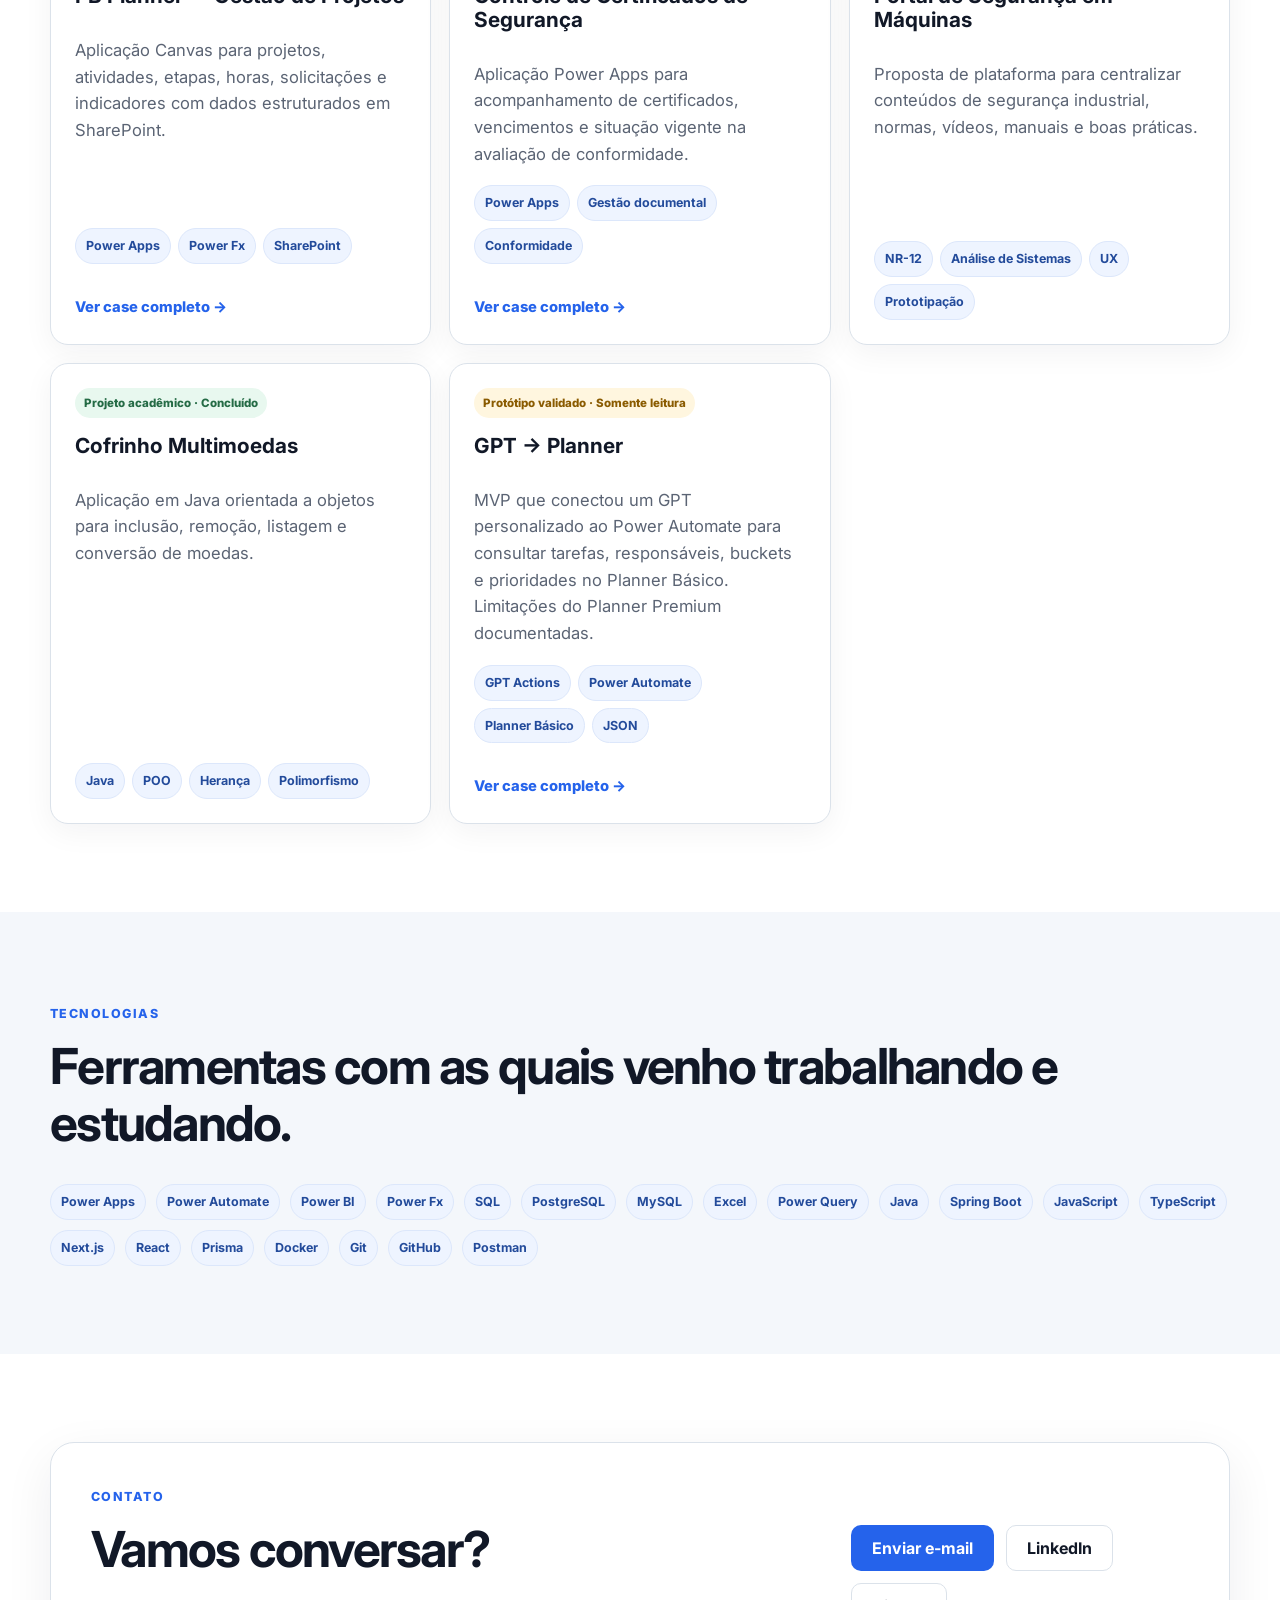
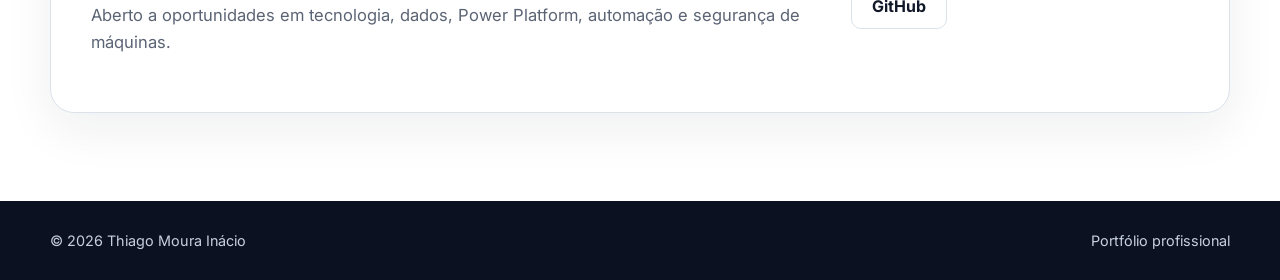
==== commit 0563b141: "Add files via upload Adiciona cases Power Platform e integração com IA" ====
--- a/index.html
+++ b/index.html
@@ -170,11 +170,9 @@
 <article class="project" data-category="power">
 <span class="status case">Case profissional anonimizado</span>
 <h3>Fluxo de ART</h3>
-<p>Solução para solicitação, encaminhamento e acompanhamento de ARTs com automação do fluxo de trabalho.</p>
-<div class="tags">
-<span>Power Apps</span><span>Power Automate</span><span>Workflow</span>
-</div>
-</article>
+<p>Aplicativo Power Apps para solicitações de ART, formulário padronizado e painel de acompanhamento por etapas em formato Kanban.</p>
+<div class="tags"><span>Power Apps</span><span>Kanban</span><span>Formulários</span><span>Workflow</span></div>
+<div class="project-links"><a class="text-link" href="projetos/fluxo-art.html">Ver case completo →</a></div></article><article class="project" data-category="power dados"><span class="status case">Case profissional anonimizado</span><h3>PB Planner — Gestão de Projetos</h3><p>Aplicação Canvas para projetos, atividades, etapas, horas, solicitações e indicadores com dados estruturados em SharePoint.</p><div class="tags"><span>Power Apps</span><span>Power Fx</span><span>SharePoint</span></div><div class="project-links"><a class="text-link" href="projetos/pb-planner.html">Ver case completo →</a></div></article><article class="project" data-category="power nr12"><span class="status case">Case profissional anonimizado</span><h3>Controle de Certificados de Segurança</h3><p>Aplicação Power Apps para acompanhamento de certificados, vencimentos e situação vigente na avaliação de conformidade.</p><div class="tags"><span>Power Apps</span><span>Gestão documental</span><span>Conformidade</span></div><div class="project-links"><a class="text-link" href="projetos/controle-certificados.html">Ver case completo →</a></div></article>
 <article class="project" data-category="nr12 dev">
 <span class="status completed">Projeto acadêmico · Concluído</span>
 <h3>Portal de Segurança em Máquinas</h3>
@@ -192,13 +190,11 @@
 </div>
 </article>
 <article class="project" data-category="power dev">
-<span class="status">Em evolução</span>
+<span class="status">Protótipo validado · Somente leitura</span>
 <h3>GPT → Planner</h3>
-<p>Fluxo de automação para transformar informações estruturadas por IA em tarefas e acompanhamento operacional.</p>
-<div class="tags">
-<span>IA</span><span>Automação</span><span>Planner</span><span>Integrações</span>
-</div>
-</article>
+<p>MVP que conectou um GPT personalizado ao Power Automate para consultar tarefas, responsáveis, buckets e prioridades no Planner Básico. Limitações do Planner Premium documentadas.</p>
+<div class="tags"><span>GPT Actions</span><span>Power Automate</span><span>Planner Básico</span><span>JSON</span></div>
+<div class="project-links"><a class="text-link" href="projetos/gpt-planner.html">Ver case completo →</a></div></article>
 </div>
 </div>
 </section>
--- a/style.css
+++ b/style.css
@@ -475,3 +475,42 @@
 .inventory-aside-foot p{font-size:.84rem;margin:8px 0 0;}
 @media(max-width:850px){.inventory-model-main{grid-template-columns:1fr;}.inventory-model-center{flex-direction:row;justify-content:center;}.inventory-model-center .inventory-table{width:auto;min-width:50%;}.inventory-evidence-grid{grid-template-columns:1fr;}}
 @media(max-width:520px){.inventory-sample-row{grid-template-columns:1fr;gap:4px;}.inventory-model-main{padding:14px;}.inventory-model-center .inventory-table{min-width:70%;}}
+
+
+/* V7: detalhes de cases de Power Platform e IA */
+.case-v7 .case-hero { padding: 80px 0 68px; }
+.case-v7 .case-hero h1 { font-size: clamp(2.65rem, 5.8vw, 4.3rem); }
+.case-v7 .case-hero p { line-height:1.8; }
+.case-v7 .case-layout { display:grid; grid-template-columns:minmax(0,1.8fr) minmax(250px,.8fr); gap:42px; }
+.case-v7 .case-main { min-width:0; }
+.case-v7 .case-main h2 { font-size:clamp(1.75rem,3.1vw,2.4rem); margin: 13px 0 15px; }
+.case-v7 .case-main p { color:#5b6474; line-height:1.85; }
+.case-v7 .case-main section { margin:0 0 56px; scroll-margin-top:100px; }
+.case-v7 .case-main ul { line-height:1.85; color:#525f72; padding-left:23px; }
+.case-v7 .case-main li { margin-bottom:9px; }
+.case-v7 .case-sidenav { position:sticky; top:95px; align-self:start; border:1px solid var(--line);border-radius:20px;padding:25px;background:#fff;box-shadow:0 12px 25px rgba(15,23,42,.04); }
+.case-v7 .case-sidenav h3 { font-size:1.13rem; }
+.case-v7 .case-sidenav dt { color:#66768c; text-transform:uppercase; font-weight:800; font-size:.7rem;letter-spacing:.1em;margin-top:18px; }
+.case-v7 .case-sidenav dd { margin:3px 0 0; font-size:.93rem; line-height:1.7; }
+.case-v7 .case-badge { display:inline-flex; padding:6px 12px; border-radius:999px; border:1px solid rgba(147,197,253,.37);background:rgba(37,99,235,.12); font-weight:700; font-size:.8rem; color:#cfe4ff; margin-right:8px;margin-bottom:8px; }
+.case-v7 .case-note { border-left:4px solid #4778d5;background:#f4f7ff;padding:23px 25px;border-radius:0 15px 15px 0;color:#24436e;line-height:1.8;margin:24px 0; }
+.case-v7 .case-note.warning { border-left-color:#a87228; background:#fffaf0;color:#62481c; }
+.case-v7 .case-note strong { display:block;color:inherit;margin-bottom:6px; }
+.case-v7 .case-diagram { background:#0e1729;border-radius:22px;padding:27px 24px;margin:30px 0;color:#e3efff;overflow-x:auto; }
+.case-v7 .case-diagram h3 { color:#fff; font-size:1.12rem; margin:0 0 10px; }
+.case-v7 .case-diagram p {color:#aabbd2;font-size:.84rem;margin:0 0 22px;}
+.case-v7 .case-flow { display:flex;justify-content:space-between;align-items:stretch;gap:8px; }
+.case-v7 .case-flow-step { flex:1;min-width:110px;border:1px solid #334560;border-radius:14px;background:#1a2840;padding:18px 10px;display:flex;flex-direction:column;gap:8px;text-align:center;justify-content:center; }
+.case-v7 .case-flow-step b { color:white;font-size:.89rem; }
+.case-v7 .case-flow-step span { color:#b4c6de;font-size:.74rem;line-height:1.45; }
+.case-v7 .case-arrow { align-self:center;color:#83bcff;font-weight:800; }
+.case-v7 .case-grid {display:grid;grid-template-columns:repeat(2,minmax(0,1fr));gap:13px;margin:22px 0;}
+.case-v7 .case-grid-item {background:#f7f9fc;padding:20px;border:1px solid #e1e8f1;border-radius:16px;}
+.case-v7 .case-grid-item strong {display:block;font-size:.97rem; margin-bottom:6px;}
+.case-v7 .case-grid-item p {font-size:.88rem;line-height:1.65;margin:0;}
+.case-v7 .case-grid-item small {color:#6b7b91;display:block;font-size:.72rem;font-weight:800;text-transform:uppercase;letter-spacing:.06em;margin-bottom:10px;}
+.case-v7 .case-links {display:flex;gap:12px;flex-wrap:wrap;margin-top:22px;}
+.case-v7 .case-links .btn.secondary{color:#1f3557;border-color:#d3dce8;background:#fff;}
+.case-v7 .case-footer-micro {color:#69798b;font-size:.84rem;margin-top:14px;}
+@media(max-width:930px){.case-v7 .case-layout{grid-template-columns:1fr;}.case-v7 .case-sidenav{position:static;}}
+@media(max-width:710px){.case-v7 .case-flow{flex-direction:column;}.case-v7 .case-arrow{transform:rotate(90deg);}.case-v7 .case-grid{grid-template-columns:1fr;}.case-v7 .case-hero{padding:62px 0 45px;}}
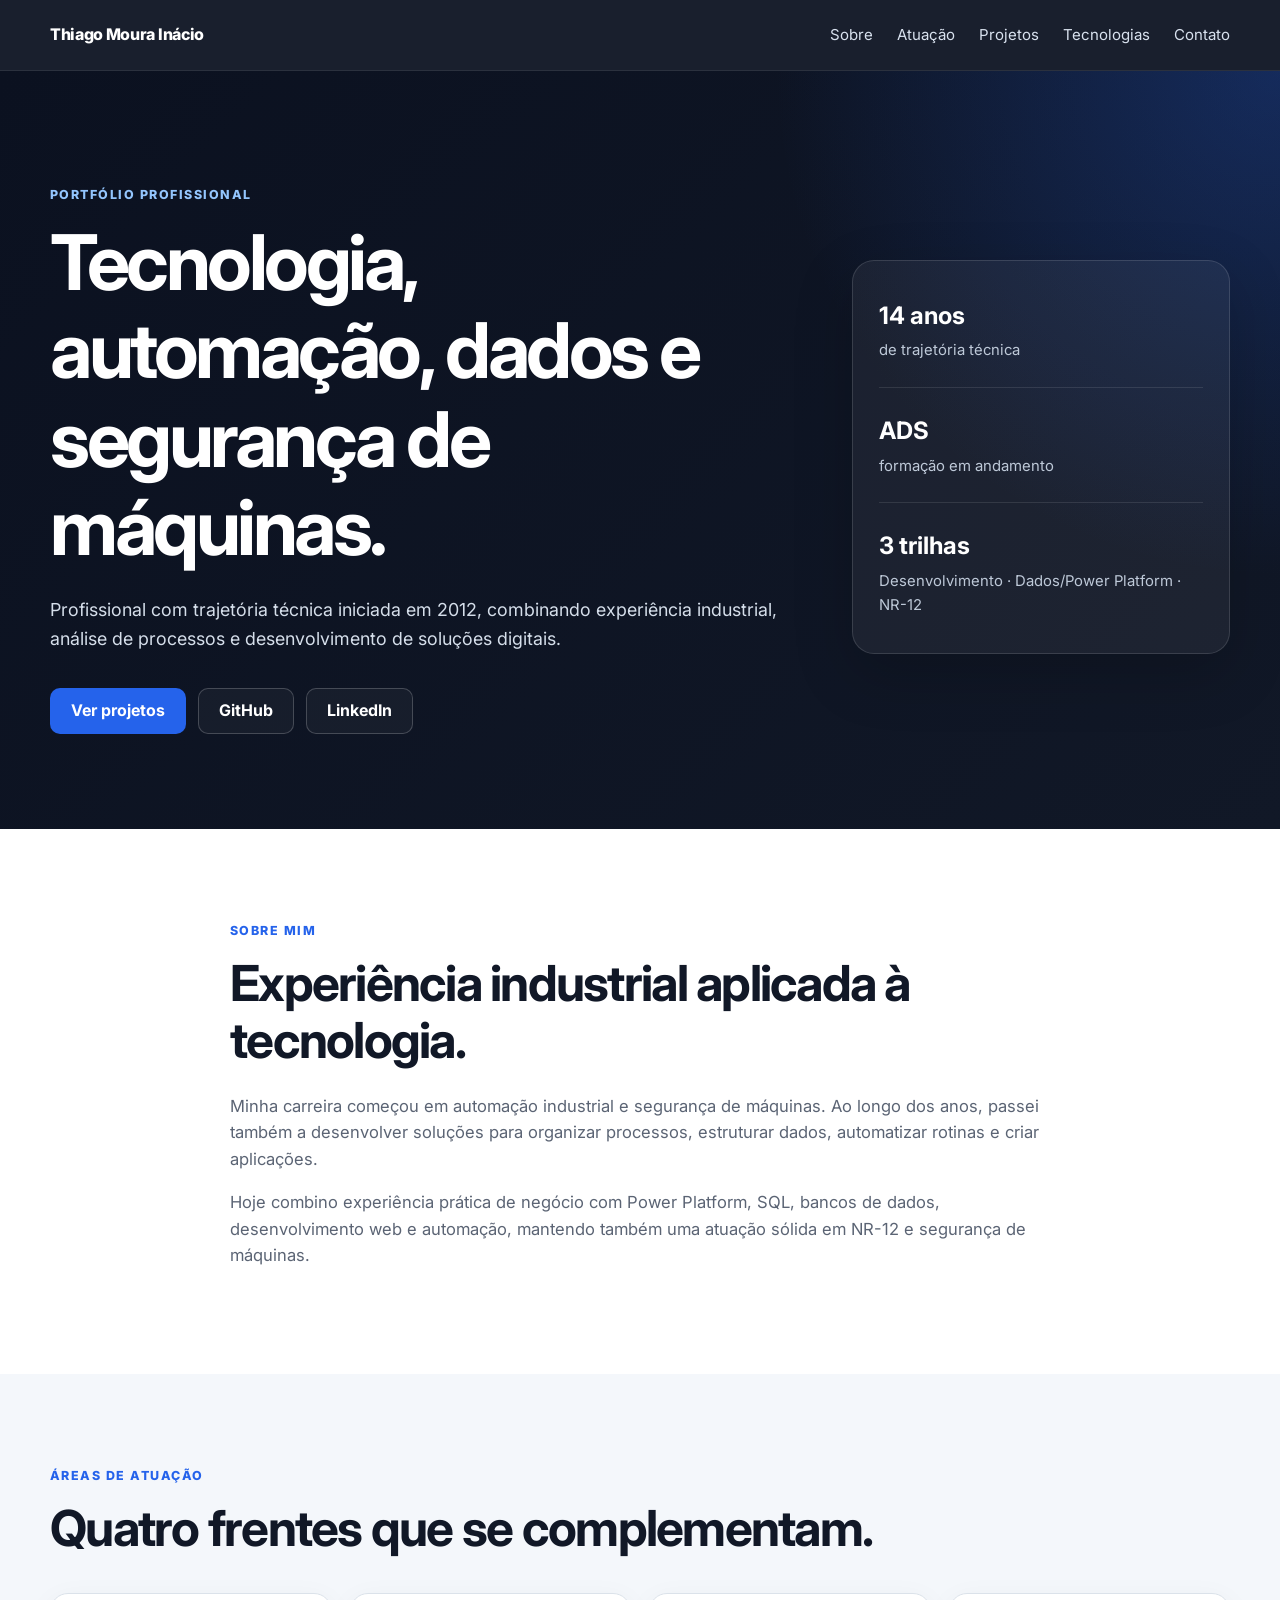
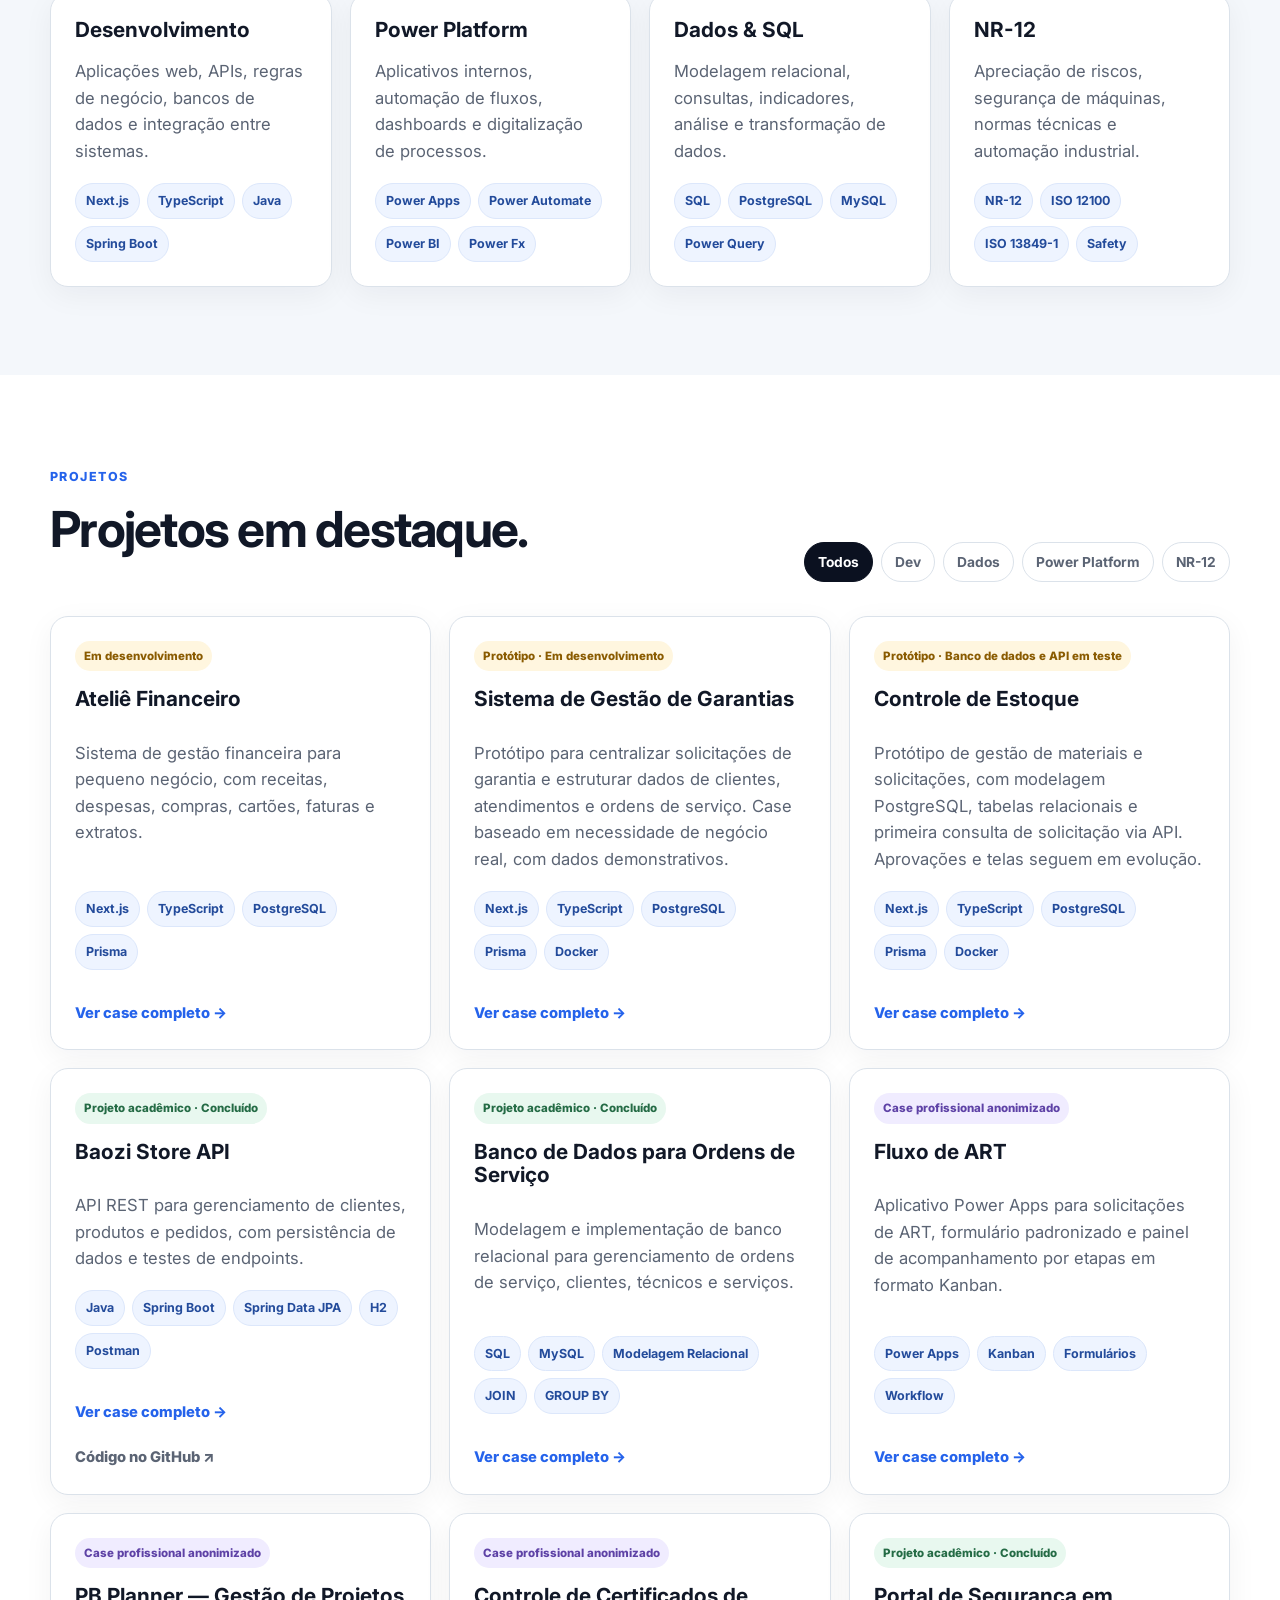
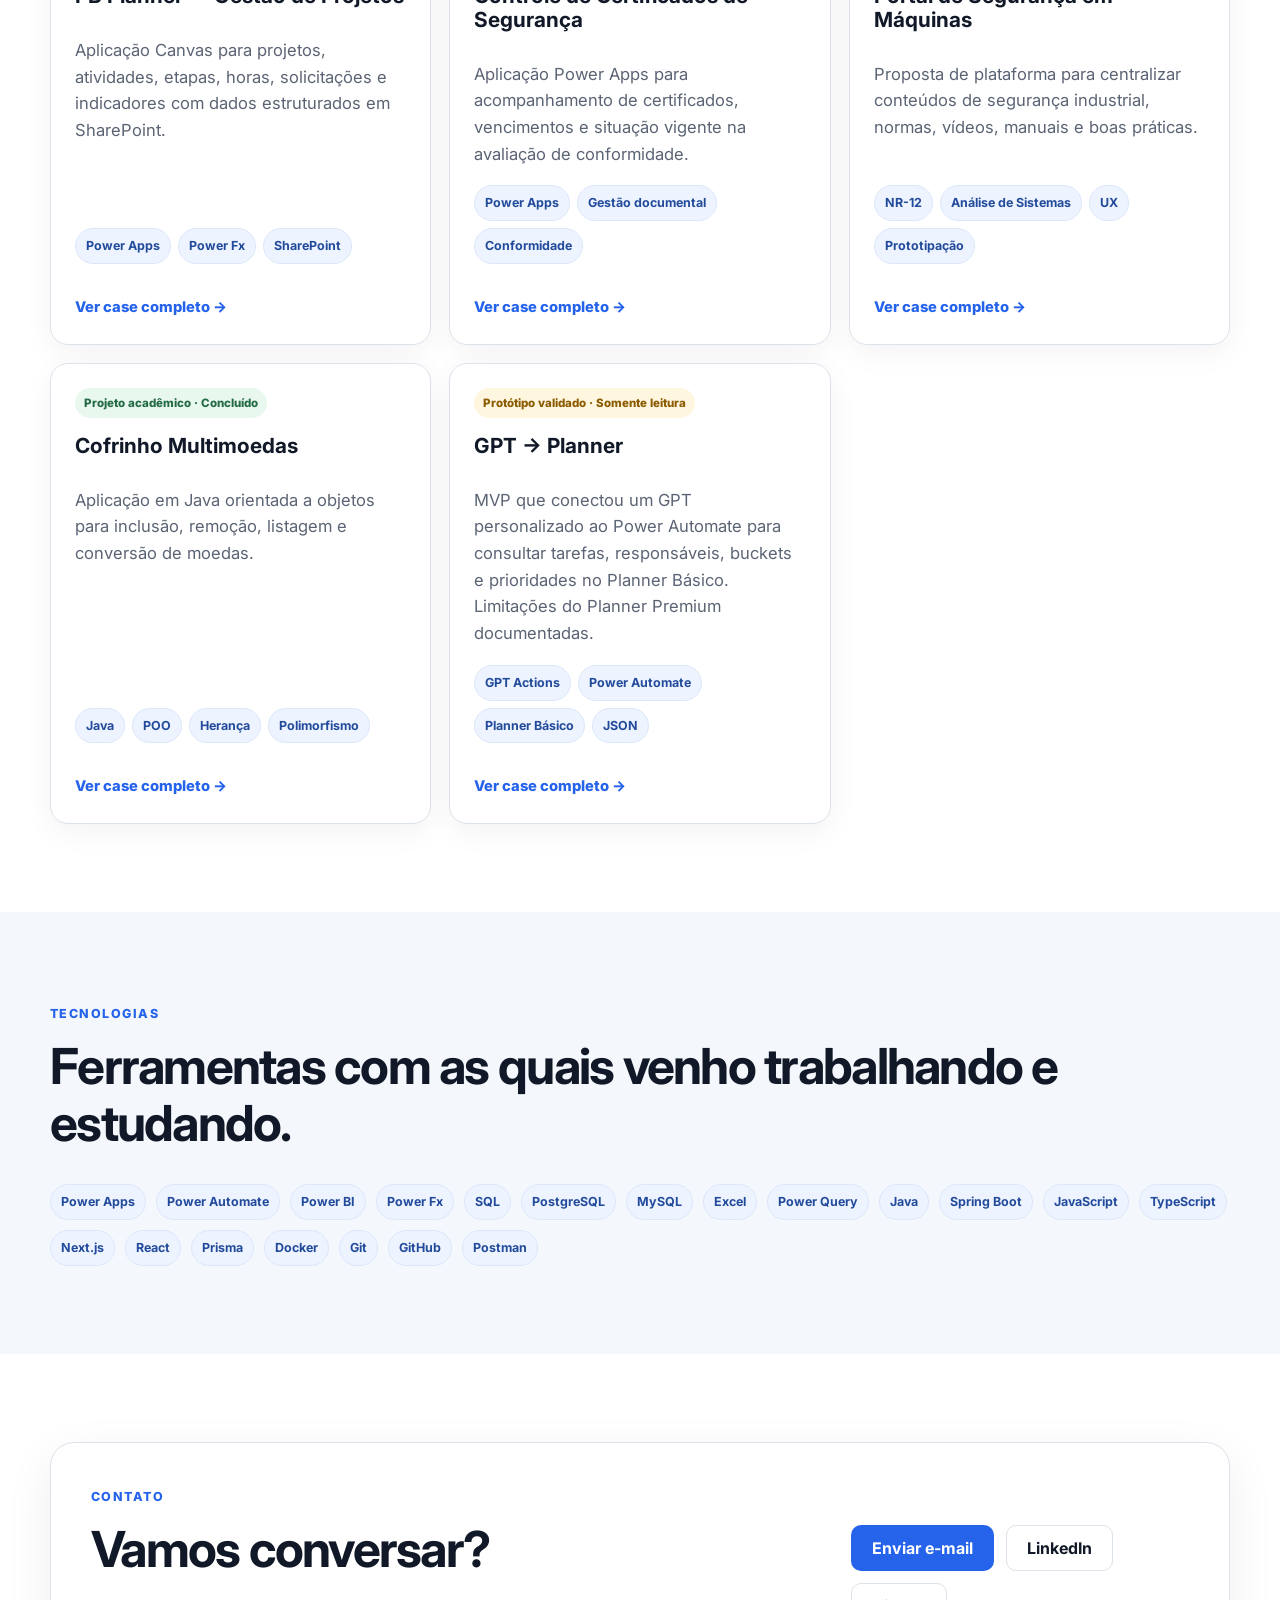
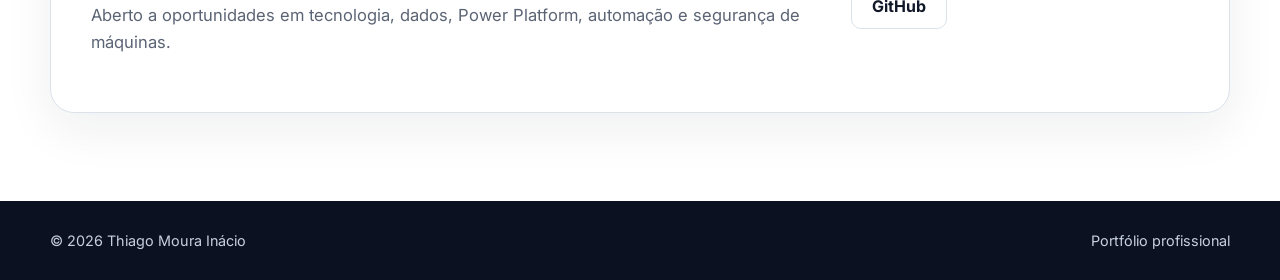
==== commit 69662f89: "Add files via upload" ====
--- a/index.html
+++ b/index.html
@@ -180,6 +180,7 @@
 <div class="tags">
 <span>NR-12</span><span>Análise de Sistemas</span><span>UX</span><span>Prototipação</span>
 </div>
+<div class="project-links"><a class="text-link" href="projetos/portal-seguranca-maquinas.html">Ver case completo →</a></div>
 </article>
 <article class="project" data-category="dev">
 <span class="status completed">Projeto acadêmico · Concluído</span>
@@ -188,6 +189,7 @@
 <div class="tags">
 <span>Java</span><span>POO</span><span>Herança</span><span>Polimorfismo</span>
 </div>
+<div class="project-links"><a class="text-link" href="projetos/cofrinho-java.html">Ver case completo →</a></div>
 </article>
 <article class="project" data-category="power dev">
 <span class="status">Protótipo validado · Somente leitura</span>
--- a/style.css
+++ b/style.css
@@ -514,3 +514,27 @@
 .case-v7 .case-footer-micro {color:#69798b;font-size:.84rem;margin-top:14px;}
 @media(max-width:930px){.case-v7 .case-layout{grid-template-columns:1fr;}.case-v7 .case-sidenav{position:static;}}
 @media(max-width:710px){.case-v7 .case-flow{flex-direction:column;}.case-v7 .case-arrow{transform:rotate(90deg);}.case-v7 .case-grid{grid-template-columns:1fr;}.case-v7 .case-hero{padding:62px 0 45px;}}
+
+/* V8 — Cases curtos com evidência primeiro */
+.proof-hero { padding:76px 0 64px; }
+.proof-hero h1 { font-size:clamp(2.3rem,5vw,4.3rem);max-width:900px; }
+.proof-layout { grid-template-columns:minmax(0,1.65fr) minmax(260px,.7fr); gap:42px; }
+.proof-main h2 { font-size:clamp(1.8rem,3vw,2.5rem); }
+.proof-main h3 { margin-top:36px; margin-bottom:12px;font-size:1.24rem; }
+.proof-main p { line-height:1.7; }
+.proof-main ul { line-height:1.7; }
+.proof-summary { border-left:4px solid #2563eb;background:#f0f6ff;padding:16px 19px;border-radius:0 12px 12px 0;margin:22px 0;font-size:.95rem;color:#365170; }
+.proof-figure { margin:20px 0 26px;border:1px solid #dbe2ea;border-radius:14px;overflow:hidden;background:white; }
+.proof-figure img { display:block;width:100%;height:auto; }
+.proof-figure figcaption { padding:10px 14px;color:#64748b;font-size:.78rem;line-height:1.5;border-top:1px solid #e1e7ef; }
+.proof-code { color:#dbeafe;background:#101b30;border:1px solid #243652;padding:18px 20px;border-radius:13px;font-size:.83rem;line-height:1.55;white-space:pre;overflow-x:auto;margin:14px 0; }
+.proof-terminal { background:#0d1729;color:#cdf4df;border-radius:15px;border:1px solid #263b4c;margin:18px 0 20px;overflow:hidden; }
+.proof-terminal-title { font-size:.77rem;color:#cfdae7;background:#1b2b42;padding:11px 17px;letter-spacing:.02em;font-weight:700; }
+.proof-terminal pre { overflow-x:auto;white-space:pre;padding:17px 20px;margin:0;line-height:1.6;font-size:.85rem; }
+.proof-side-note { margin-top:24px;font-size:.83rem;color:#607086;line-height:1.6;padding:15px;background:#f6f9fc;border-radius:11px; }
+.proof-actions{display:flex;gap:10px;flex-wrap:wrap;margin:18px 0 25px;}
+.proof-small{font-size:.87rem!important;color:#718198!important;}
+.proof-list{color:#5b6474;padding-left:21px;}
+.proof-list li{margin-bottom:9px;}
+@media(max-width:900px){.proof-layout{grid-template-columns:1fr;}}
+@media(max-width:620px){.proof-hero{padding:55px 0 45px;}.proof-code{padding:15px 13px;}}
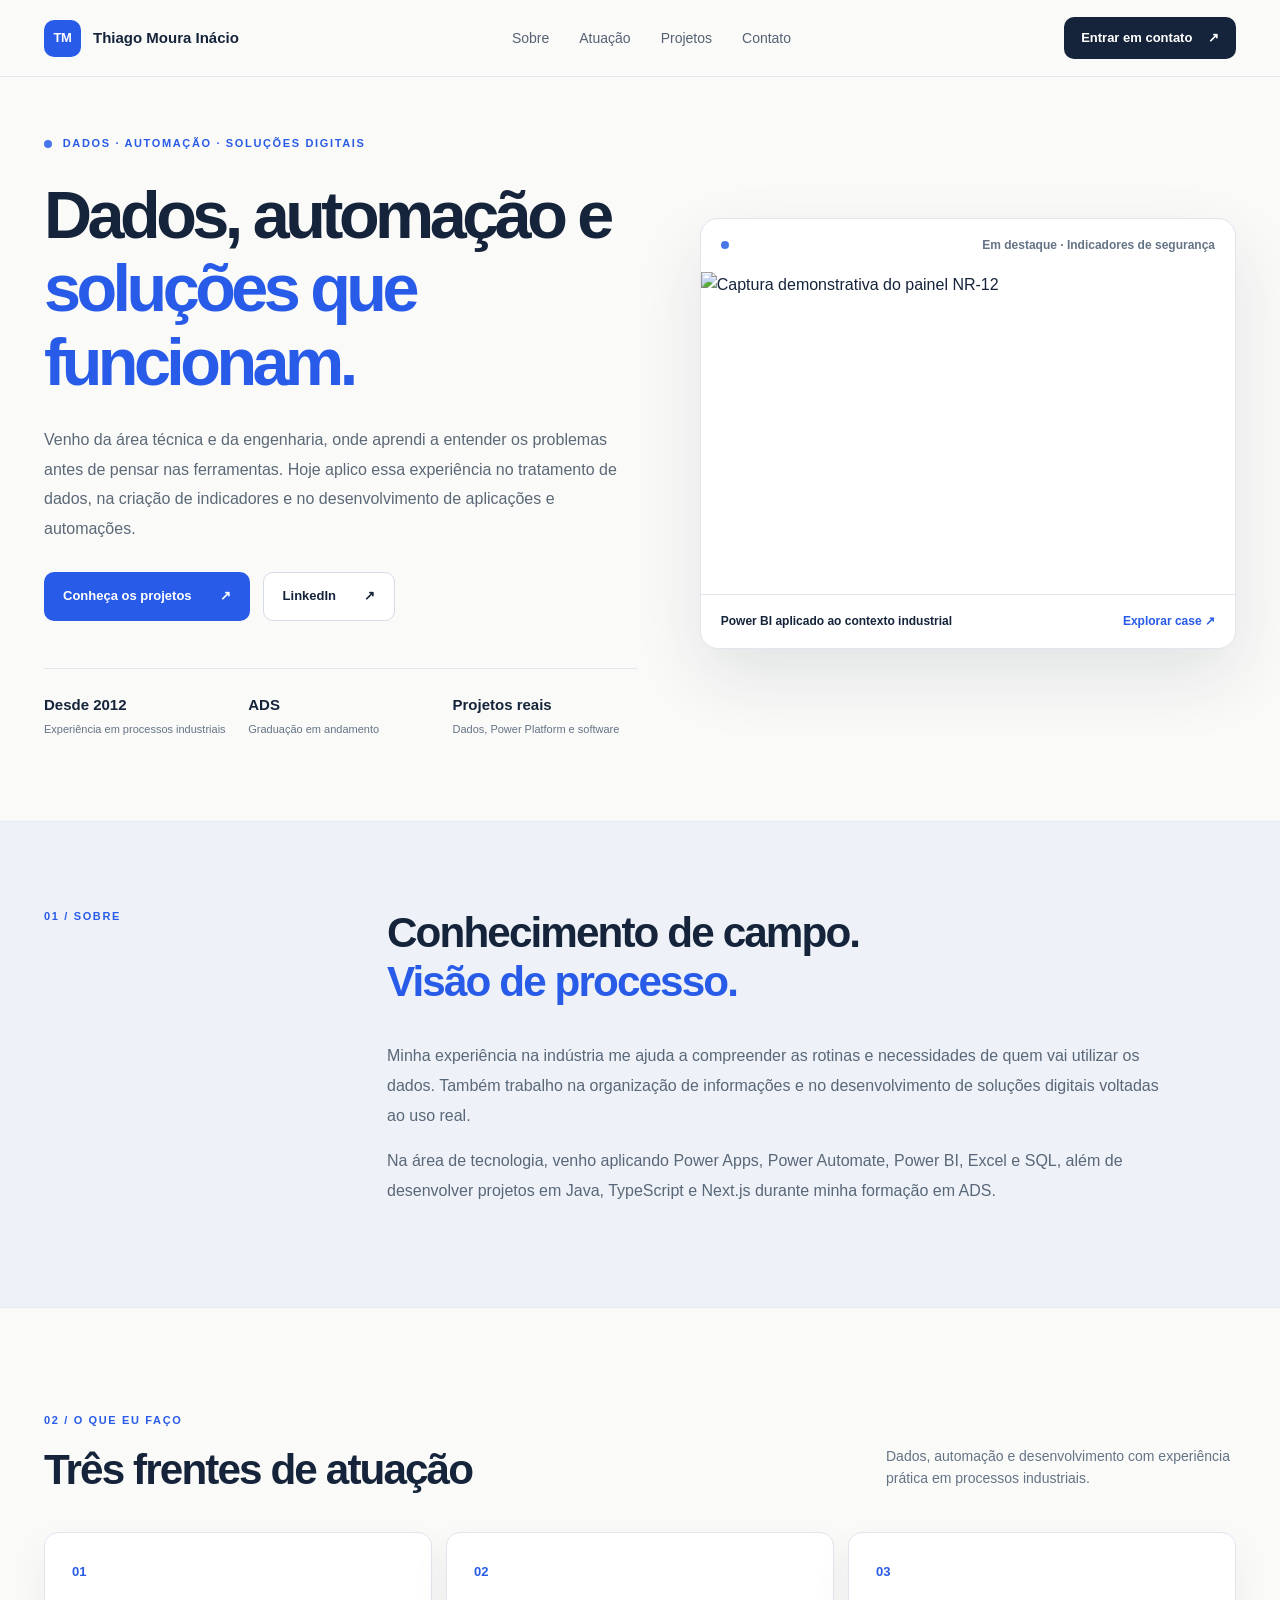
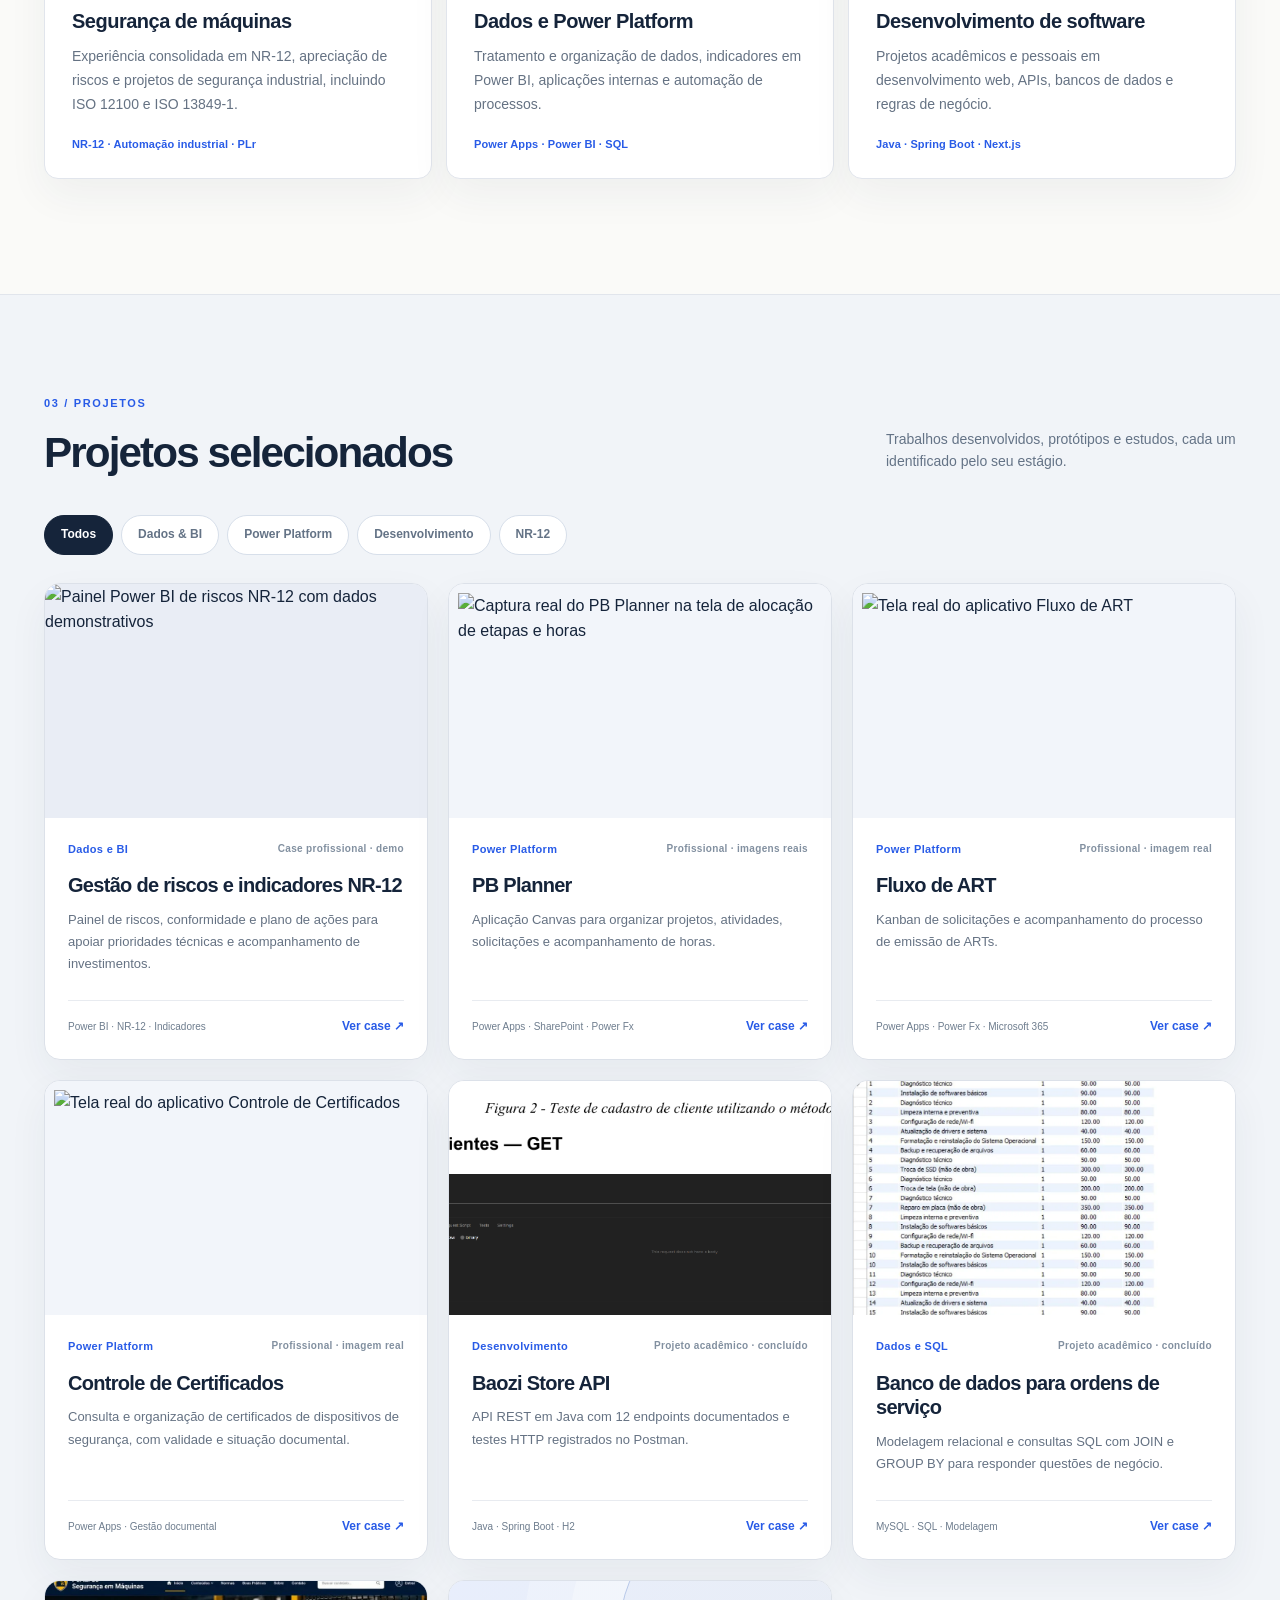
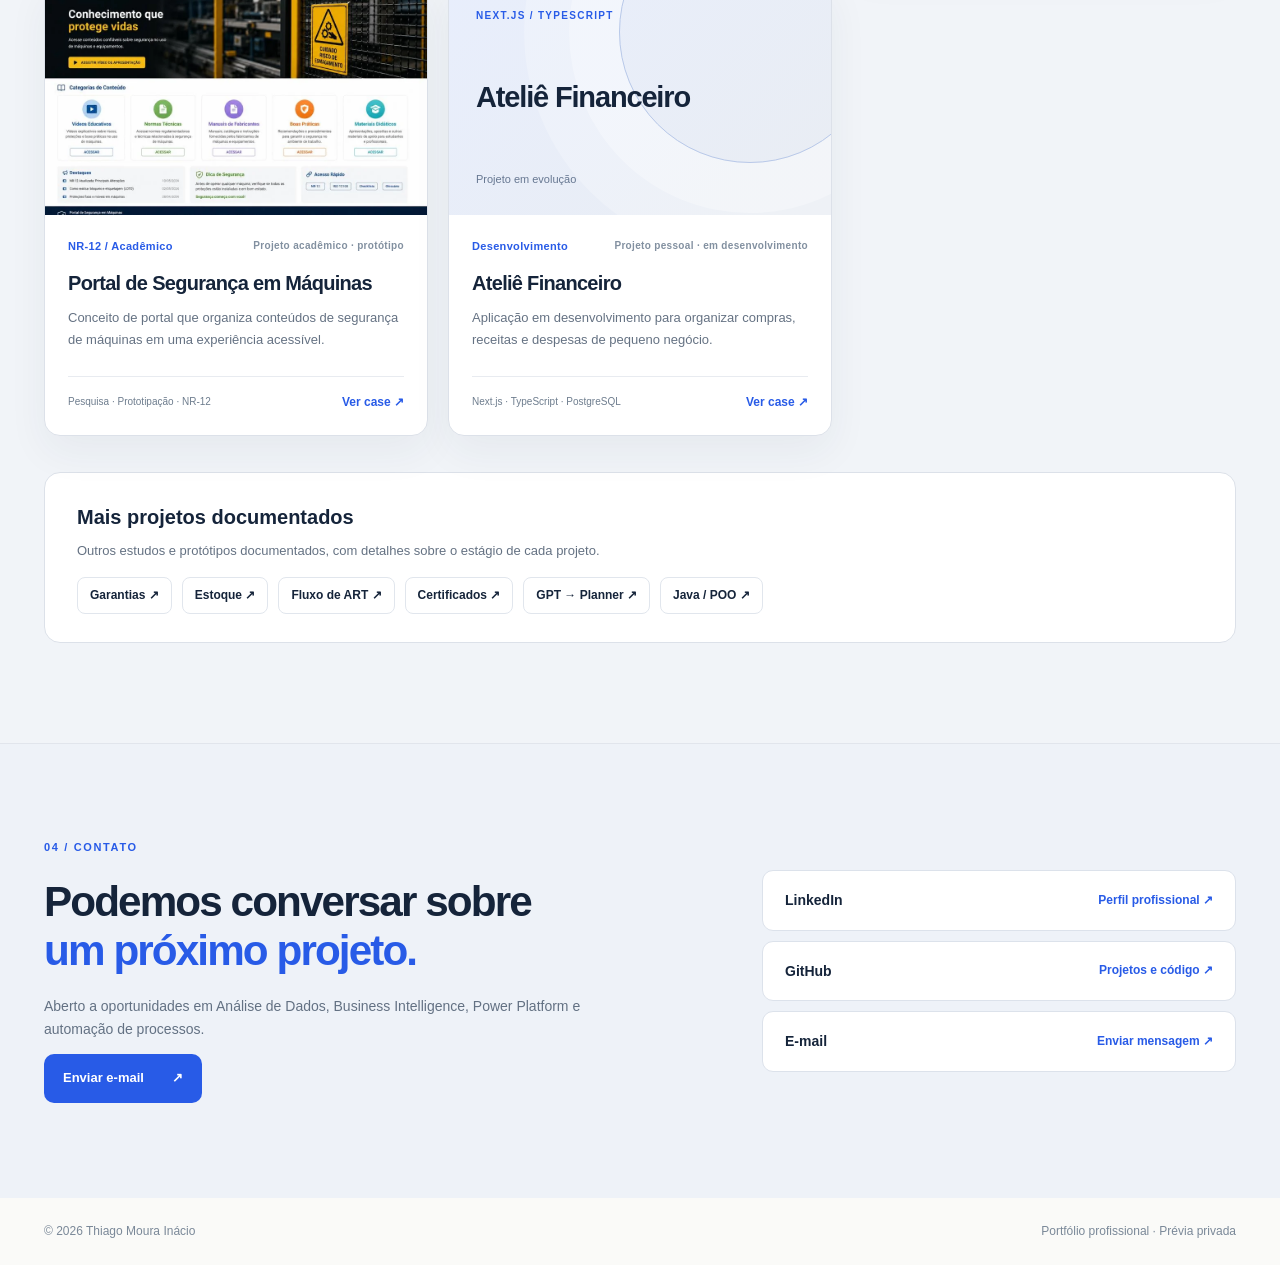
==== commit 11d3e17e: "Add files via upload" ====
--- a/index.html
+++ b/index.html
@@ -3,236 +3,97 @@
 <html lang="pt-BR">
 <head>
 <meta charset="utf-8"/>
-<meta content="width=device-width, initial-scale=1.0" name="viewport"/>
-<meta content="Portfólio profissional de Thiago Moura Inácio — Desenvolvimento, Power Platform, Dados, Automação e Segurança de Máquinas." name="description"/>
-<title>Thiago Moura Inácio | Portfólio</title>
-<link href="https://fonts.googleapis.com" rel="preconnect"/>
-<link crossorigin="" href="https://fonts.gstatic.com" rel="preconnect"/>
-<link href="https://fonts.googleapis.com/css2?family=Inter:wght@400;500;600;700;800&amp;display=swap" rel="stylesheet"/>
-<link href="style.css" rel="stylesheet"/>
+<meta content="width=device-width, initial-scale=1" name="viewport"/>
+<meta content="Portfólio de Thiago Moura Inácio: projetos de análise de dados, Power BI, Power Platform, automação de processos e desenvolvimento de software." name="description"/>
+<meta content="#f8f9fa" name="theme-color"/>
+<title>Thiago Moura Inácio — Dados, Power BI e Automação</title>
+<link href="v10.css" rel="stylesheet"/>
 </head>
 <body>
-<header class="topbar">
-<div class="container nav">
-<a class="brand" href="#inicio">Thiago Moura Inácio</a>
-<nav>
-<a href="#sobre">Sobre</a>
-<a href="#atuacao">Atuação</a>
-<a href="#projetos">Projetos</a>
-<a href="#tecnologias">Tecnologias</a>
-<a href="#contato">Contato</a>
+<header class="site-header">
+<div class="shell header-inner">
+<a class="wordmark" href="#inicio"><span class="monogram">TM</span><span>Thiago Moura Inácio</span></a>
+<button aria-expanded="false" aria-label="Abrir menu" class="menu-toggle">Menu <span>☰</span></button>
+<nav aria-label="Navegação principal" class="header-nav">
+<a href="#sobre">Sobre</a><a href="#atuacao">Atuação</a><a href="#projetos">Projetos</a><a href="#contato">Contato</a>
 </nav>
+<a class="header-contact" href="mailto:thiagodemoura@hotmail.com">Entrar em contato <span aria-hidden="true">↗</span></a>
 </div>
 </header>
 <main>
-<section class="hero" id="inicio">
-<div class="container hero-grid">
-<div>
-<span class="eyebrow">PORTFÓLIO PROFISSIONAL</span>
-<h1>Tecnologia, automação, dados e segurança de máquinas.</h1>
-<p class="hero-copy">
-            Profissional com trajetória técnica iniciada em 2012, combinando experiência industrial,
-            análise de processos e desenvolvimento de soluções digitais.
-          </p>
-<div class="hero-actions">
-<a class="btn primary" href="#projetos">Ver projetos</a>
-<a class="btn secondary" href="https://github.com/thiagominacio" rel="noreferrer" target="_blank">GitHub</a>
-<a class="btn secondary" href="https://www.linkedin.com/in/thiagomourainacio" rel="noreferrer" target="_blank">LinkedIn</a>
+<section class="hero shell" id="inicio">
+<div class="hero-copy">
+<span class="overline"><span class="dot"></span> DADOS · AUTOMAÇÃO · SOLUÇÕES DIGITAIS</span>
+<h1>Dados, automação e <em>soluções que funcionam.</em></h1>
+<p class="lead">Venho da área técnica e da engenharia, onde aprendi a entender os problemas antes de pensar nas ferramentas. Hoje aplico essa experiência no tratamento de dados, na criação de indicadores e no desenvolvimento de aplicações e automações.</p>
+<div class="hero-actions"><a class="button button-primary" href="#projetos">Conheça os projetos <span>↗</span></a><a class="button button-ghost" href="https://www.linkedin.com/in/thiagomourainacio" rel="noopener noreferrer" target="_blank">LinkedIn <span>↗</span></a></div>
+<div class="hero-notes"><div><strong>Desde 2012</strong><small>Experiência em processos industriais</small></div><div><strong>ADS</strong><small>Graduação em andamento</small></div><div><strong>Projetos reais</strong><small>Dados, Power Platform e software</small></div></div>
 </div>
-</div>
-<div class="hero-card">
-<div class="metric">
-<strong>14 anos</strong>
-<span>de trajetória técnica</span>
-</div>
-<div class="metric">
-<strong>ADS</strong>
-<span>formação em andamento</span>
-</div>
-<div class="metric">
-<strong>3 trilhas</strong>
-<span>Desenvolvimento · Dados/Power Platform · NR-12</span>
-</div>
-</div>
+<div class="hero-showcase"><div class="showcase-topline"><span class="mini-dot"></span> Em destaque · Indicadores de segurança</div>
+<a href="projetos/gestao-riscos-nr12.html"><img alt="Captura demonstrativa do painel NR-12" loading="eager" src="assets/nr12-demo-visao-geral.png"/></a>
+<div class="showcase-bottom"><span>Power BI aplicado ao contexto industrial</span><a href="projetos/gestao-riscos-nr12.html">Explorar case ↗</a></div>
 </div>
 </section>
-<section class="section" id="sobre">
-<div class="container narrow">
-<span class="eyebrow">SOBRE MIM</span>
-<h2>Experiência industrial aplicada à tecnologia.</h2>
-<p>
-          Minha carreira começou em automação industrial e segurança de máquinas. Ao longo dos anos,
-          passei também a desenvolver soluções para organizar processos, estruturar dados, automatizar
-          rotinas e criar aplicações.
-        </p>
-<p>
-          Hoje combino experiência prática de negócio com Power Platform, SQL, bancos de dados,
-          desenvolvimento web e automação, mantendo também uma atuação sólida em NR-12 e segurança de máquinas.
-        </p>
+<section class="intro-section" id="sobre"><div class="shell intro-grid"><div class="section-kicker">01 / SOBRE</div><div><h2>Conhecimento de campo.<br/><span>Visão de processo.</span></h2><p>Minha experiência na indústria me ajuda a compreender as rotinas e necessidades de quem vai utilizar os dados. Também trabalho na organização de informações e no desenvolvimento de soluções digitais voltadas ao uso real.</p><p>Na área de tecnologia, venho aplicando Power Apps, Power Automate, Power BI, Excel e SQL, além de desenvolver projetos em Java, TypeScript e Next.js durante minha formação em ADS.</p></div></div></section>
+<section class="expertise-section shell" id="atuacao"><div class="section-head"><div><div class="section-kicker">02 / O QUE EU FAÇO</div><h2>Três frentes de atuação</h2></div><p>Dados, automação e desenvolvimento com experiência prática em processos industriais.</p></div>
+<div class="expertise-grid">
+<article><span class="expertise-index">01</span><h3>Segurança de máquinas</h3><p>Experiência consolidada em NR-12, apreciação de riscos e projetos de segurança industrial, incluindo ISO 12100 e ISO 13849-1.</p><div class="expertise-tags">NR-12 · Automação industrial · PLr</div></article>
+<article><span class="expertise-index">02</span><h3>Dados e Power Platform</h3><p>Tratamento e organização de dados, indicadores em Power BI, aplicações internas e automação de processos.</p><div class="expertise-tags">Power Apps · Power BI · SQL</div></article>
+<article><span class="expertise-index">03</span><h3>Desenvolvimento de software</h3><p>Projetos acadêmicos e pessoais em desenvolvimento web, APIs, bancos de dados e regras de negócio.</p><div class="expertise-tags">Java · Spring Boot · Next.js</div></article>
 </div>
 </section>
-<section class="section alt" id="atuacao">
-<div class="container">
-<span class="eyebrow">ÁREAS DE ATUAÇÃO</span>
-<h2>Quatro frentes que se complementam.</h2>
-<div class="cards four">
-<article class="card">
-<h3>Desenvolvimento</h3>
-<p>Aplicações web, APIs, regras de negócio, bancos de dados e integração entre sistemas.</p>
-<div class="tags">
-<span>Next.js</span><span>TypeScript</span><span>Java</span><span>Spring Boot</span>
-</div>
+<section class="portfolio-section" id="projetos"><div class="shell"><div class="section-head"><div><div class="section-kicker">03 / PROJETOS</div><h2>Projetos selecionados</h2></div><p>Trabalhos desenvolvidos, protótipos e estudos, cada um identificado pelo seu estágio.</p></div>
+<div aria-label="Filtrar projetos" class="filter-row" role="group"><button aria-pressed="true" class="filter active" data-filter="all" type="button">Todos</button><button aria-pressed="false" class="filter" data-filter="dados" type="button">Dados &amp; BI</button><button aria-pressed="false" class="filter" data-filter="power" type="button">Power Platform</button><button aria-pressed="false" class="filter" data-filter="dev" type="button">Desenvolvimento</button><button aria-pressed="false" class="filter" data-filter="nr12" type="button">NR-12</button></div>
+<div class="work-grid"><article class="work-card" data-category="dados nr12">
+<a aria-label="Ver detalhes: Gestão de riscos e indicadores NR-12" class="work-preview" href="projetos/gestao-riscos-nr12.html"><img alt="Painel Power BI de riscos NR-12 com dados demonstrativos" loading="eager" src="assets/nr12-demo-visao-geral.png"/></a>
+<div class="work-body"><div class="work-topline"><span>Dados e BI</span><span class="work-status">Case profissional · demo</span></div>
+<h3><a href="projetos/gestao-riscos-nr12.html">Gestão de riscos e indicadores NR-12</a></h3><p>Painel de riscos, conformidade e plano de ações para apoiar prioridades técnicas e acompanhamento de investimentos.</p>
+<div class="work-bottom"><span class="work-tech">Power BI · NR-12 · Indicadores</span><a class="arrow-link" href="projetos/gestao-riscos-nr12.html">Ver case <span aria-hidden="true">↗</span></a></div></div>
 </article>
-<article class="card">
-<h3>Power Platform</h3>
-<p>Aplicativos internos, automação de fluxos, dashboards e digitalização de processos.</p>
-<div class="tags">
-<span>Power Apps</span><span>Power Automate</span><span>Power BI</span><span>Power Fx</span>
-</div>
+<article class="work-card" data-category="power">
+<a aria-label="Ver detalhes: PB Planner" class="work-preview real-screenshot" href="projetos/pb-planner.html"><img alt="Captura real do PB Planner na tela de alocação de etapas e horas" loading="lazy" src="assets/pb-planner-tela-real.png"/></a>
+<div class="work-body"><div class="work-topline"><span>Power Platform</span><span class="work-status">Profissional · imagens reais</span></div>
+<h3><a href="projetos/pb-planner.html">PB Planner</a></h3><p>Aplicação Canvas para organizar projetos, atividades, solicitações e acompanhamento de horas.</p>
+<div class="work-bottom"><span class="work-tech">Power Apps · SharePoint · Power Fx</span><a class="arrow-link" href="projetos/pb-planner.html">Ver case <span aria-hidden="true">↗</span></a></div></div>
+</article><article class="work-card" data-category="power">
+<a aria-label="Ver detalhes: Fluxo de ART" class="work-preview real-screenshot" href="projetos/fluxo-art.html"><img alt="Tela real do aplicativo Fluxo de ART" loading="lazy" src="assets/fluxo-art-tela-real.png"/></a>
+<div class="work-body"><div class="work-topline"><span>Power Platform</span><span class="work-status">Profissional · imagem real</span></div>
+<h3><a href="projetos/fluxo-art.html">Fluxo de ART</a></h3><p>Kanban de solicitações e acompanhamento do processo de emissão de ARTs.</p>
+<div class="work-bottom"><span class="work-tech">Power Apps · Power Fx · Microsoft 365</span><a class="arrow-link" href="projetos/fluxo-art.html">Ver case <span aria-hidden="true">↗</span></a></div></div></article><article class="work-card" data-category="power nr12">
+<a aria-label="Ver detalhes: Controle de Certificados" class="work-preview real-screenshot" href="projetos/controle-certificados.html"><img alt="Tela real do aplicativo Controle de Certificados" loading="lazy" src="assets/controle-certificados-tela-real.png"/></a>
+<div class="work-body"><div class="work-topline"><span>Power Platform</span><span class="work-status">Profissional · imagem real</span></div>
+<h3><a href="projetos/controle-certificados.html">Controle de Certificados</a></h3><p>Consulta e organização de certificados de dispositivos de segurança, com validade e situação documental.</p>
+<div class="work-bottom"><span class="work-tech">Power Apps · Gestão documental</span><a class="arrow-link" href="projetos/controle-certificados.html">Ver case <span aria-hidden="true">↗</span></a></div></div></article>
+<article class="work-card" data-category="dev">
+<a aria-label="Ver detalhes: Baozi Store API" class="work-preview" href="projetos/baozi-store.html"><img alt="Evidência visual do projeto Baozi Store API" loading="eager" src="assets/baozi-postman-get.png"/></a>
+<div class="work-body"><div class="work-topline"><span>Desenvolvimento</span><span class="work-status">Projeto acadêmico · concluído</span></div>
+<h3><a href="projetos/baozi-store.html">Baozi Store API</a></h3><p>API REST em Java com 12 endpoints documentados e testes HTTP registrados no Postman.</p>
+<div class="work-bottom"><span class="work-tech">Java · Spring Boot · H2</span><a class="arrow-link" href="projetos/baozi-store.html">Ver case <span aria-hidden="true">↗</span></a></div></div>
 </article>
-<article class="card">
-<h3>Dados &amp; SQL</h3>
-<p>Modelagem relacional, consultas, indicadores, análise e transformação de dados.</p>
-<div class="tags">
-<span>SQL</span><span>PostgreSQL</span><span>MySQL</span><span>Power Query</span>
-</div>
+<article class="work-card" data-category="dados dev">
+<a aria-label="Ver detalhes: Banco de dados para ordens de serviço" class="work-preview" href="projetos/banco-dados-sql.html"><img alt="Evidência visual do projeto Banco de dados para ordens de serviço" loading="eager" src="assets/sql-join-ordens-servico.webp"/></a>
+<div class="work-body"><div class="work-topline"><span>Dados e SQL</span><span class="work-status">Projeto acadêmico · concluído</span></div>
+<h3><a href="projetos/banco-dados-sql.html">Banco de dados para ordens de serviço</a></h3><p>Modelagem relacional e consultas SQL com JOIN e GROUP BY para responder questões de negócio.</p>
+<div class="work-bottom"><span class="work-tech">MySQL · SQL · Modelagem</span><a class="arrow-link" href="projetos/banco-dados-sql.html">Ver case <span aria-hidden="true">↗</span></a></div></div>
 </article>
-<article class="card">
-<h3>NR-12</h3>
-<p>Apreciação de riscos, segurança de máquinas, normas técnicas e automação industrial.</p>
-<div class="tags">
-<span>NR-12</span><span>ISO 12100</span><span>ISO 13849-1</span><span>Safety</span>
-</div>
+<article class="work-card" data-category="nr12">
+<a aria-label="Ver detalhes: Portal de Segurança em Máquinas" class="work-preview" href="projetos/portal-seguranca-maquinas.html"><img alt="Evidência visual do projeto Portal de Segurança em Máquinas" loading="eager" src="assets/portal-prototipo.webp"/></a>
+<div class="work-body"><div class="work-topline"><span>NR-12 / Acadêmico</span><span class="work-status">Projeto acadêmico · protótipo</span></div>
+<h3><a href="projetos/portal-seguranca-maquinas.html">Portal de Segurança em Máquinas</a></h3><p>Conceito de portal que organiza conteúdos de segurança de máquinas em uma experiência acessível.</p>
+<div class="work-bottom"><span class="work-tech">Pesquisa · Prototipação · NR-12</span><a class="arrow-link" href="projetos/portal-seguranca-maquinas.html">Ver case <span aria-hidden="true">↗</span></a></div></div>
 </article>
-</div>
-</div>
-</section>
-<section class="section" id="projetos">
-<div class="container">
-<div class="section-heading">
-<div>
-<span class="eyebrow">PROJETOS</span>
-<h2>Projetos em destaque.</h2>
-</div>
-<div aria-label="Filtros de projetos" class="filters">
-<button class="filter active" data-filter="all">Todos</button>
-<button class="filter" data-filter="dev">Dev</button>
-<button class="filter" data-filter="dados">Dados</button>
-<button class="filter" data-filter="power">Power Platform</button>
-<button class="filter" data-filter="nr12">NR-12</button>
-</div>
-</div>
-<div class="projects">
-<article class="project" data-category="dev dados">
-<span class="status">Em desenvolvimento</span>
-<h3>Ateliê Financeiro</h3>
-<p>Sistema de gestão financeira para pequeno negócio, com receitas, despesas, compras, cartões, faturas e extratos.</p>
-<div class="tags">
-<span>Next.js</span><span>TypeScript</span><span>PostgreSQL</span><span>Prisma</span>
-</div>
-<div class="project-links"><a class="text-link" href="projetos/atelie-financeiro.html">Ver case completo →</a></div>
-</article>
-<article class="project" data-category="dev dados">
-<span class="status">Protótipo · Em desenvolvimento</span>
-<h3>Sistema de Gestão de Garantias</h3>
-<p>Protótipo para centralizar solicitações de garantia e estruturar dados de clientes, atendimentos e ordens de serviço. Case baseado em necessidade de negócio real, com dados demonstrativos.</p>
-<div class="tags"><span>Next.js</span><span>TypeScript</span><span>PostgreSQL</span><span>Prisma</span><span>Docker</span></div>
-<div class="project-links"><a class="text-link" href="projetos/gestao-garantias.html">Ver case completo →</a></div></article>
-<article class="project" data-category="dev dados">
-<span class="status">Protótipo · Banco de dados e API em teste</span>
-<h3>Controle de Estoque</h3>
-<p>Protótipo de gestão de materiais e solicitações, com modelagem PostgreSQL, tabelas relacionais e primeira consulta de solicitação via API. Aprovações e telas seguem em evolução.</p>
-<div class="tags"><span>Next.js</span><span>TypeScript</span><span>PostgreSQL</span><span>Prisma</span><span>Docker</span></div>
-<div class="project-links"><a class="text-link" href="projetos/controle-estoque.html">Ver case completo →</a></div></article>
-<article class="project" data-category="dev">
-<span class="status completed">Projeto acadêmico · Concluído</span>
-<h3>Baozi Store API</h3>
-<p>API REST para gerenciamento de clientes, produtos e pedidos, com persistência de dados e testes de endpoints.</p>
-<div class="tags">
-<span>Java</span><span>Spring Boot</span><span>Spring Data JPA</span><span>H2</span><span>Postman</span>
-</div>
-<div class="project-links">
-<a class="text-link" href="projetos/baozi-store.html">Ver case completo →</a>
-<a class="text-link secondary-link" href="https://github.com/thiagominacio/baozi-store-api" rel="noreferrer" target="_blank">Código no GitHub ↗</a>
-</div>
-</article>
-<article class="project" data-category="dados dev">
-<span class="status completed">Projeto acadêmico · Concluído</span>
-<h3>Banco de Dados para Ordens de Serviço</h3>
-<p>Modelagem e implementação de banco relacional para gerenciamento de ordens de serviço, clientes, técnicos e serviços.</p>
-<div class="tags">
-<span>SQL</span><span>MySQL</span><span>Modelagem Relacional</span><span>JOIN</span><span>GROUP BY</span>
-</div>
-<div class="project-links">
-<a class="text-link" href="projetos/banco-dados-sql.html">Ver case completo →</a>
-</div>
-</article>
-<article class="project" data-category="power">
-<span class="status case">Case profissional anonimizado</span>
-<h3>Fluxo de ART</h3>
-<p>Aplicativo Power Apps para solicitações de ART, formulário padronizado e painel de acompanhamento por etapas em formato Kanban.</p>
-<div class="tags"><span>Power Apps</span><span>Kanban</span><span>Formulários</span><span>Workflow</span></div>
-<div class="project-links"><a class="text-link" href="projetos/fluxo-art.html">Ver case completo →</a></div></article><article class="project" data-category="power dados"><span class="status case">Case profissional anonimizado</span><h3>PB Planner — Gestão de Projetos</h3><p>Aplicação Canvas para projetos, atividades, etapas, horas, solicitações e indicadores com dados estruturados em SharePoint.</p><div class="tags"><span>Power Apps</span><span>Power Fx</span><span>SharePoint</span></div><div class="project-links"><a class="text-link" href="projetos/pb-planner.html">Ver case completo →</a></div></article><article class="project" data-category="power nr12"><span class="status case">Case profissional anonimizado</span><h3>Controle de Certificados de Segurança</h3><p>Aplicação Power Apps para acompanhamento de certificados, vencimentos e situação vigente na avaliação de conformidade.</p><div class="tags"><span>Power Apps</span><span>Gestão documental</span><span>Conformidade</span></div><div class="project-links"><a class="text-link" href="projetos/controle-certificados.html">Ver case completo →</a></div></article>
-<article class="project" data-category="nr12 dev">
-<span class="status completed">Projeto acadêmico · Concluído</span>
-<h3>Portal de Segurança em Máquinas</h3>
-<p>Proposta de plataforma para centralizar conteúdos de segurança industrial, normas, vídeos, manuais e boas práticas.</p>
-<div class="tags">
-<span>NR-12</span><span>Análise de Sistemas</span><span>UX</span><span>Prototipação</span>
-</div>
-<div class="project-links"><a class="text-link" href="projetos/portal-seguranca-maquinas.html">Ver case completo →</a></div>
-</article>
-<article class="project" data-category="dev">
-<span class="status completed">Projeto acadêmico · Concluído</span>
-<h3>Cofrinho Multimoedas</h3>
-<p>Aplicação em Java orientada a objetos para inclusão, remoção, listagem e conversão de moedas.</p>
-<div class="tags">
-<span>Java</span><span>POO</span><span>Herança</span><span>Polimorfismo</span>
-</div>
-<div class="project-links"><a class="text-link" href="projetos/cofrinho-java.html">Ver case completo →</a></div>
-</article>
-<article class="project" data-category="power dev">
-<span class="status">Protótipo validado · Somente leitura</span>
-<h3>GPT → Planner</h3>
-<p>MVP que conectou um GPT personalizado ao Power Automate para consultar tarefas, responsáveis, buckets e prioridades no Planner Básico. Limitações do Planner Premium documentadas.</p>
-<div class="tags"><span>GPT Actions</span><span>Power Automate</span><span>Planner Básico</span><span>JSON</span></div>
-<div class="project-links"><a class="text-link" href="projetos/gpt-planner.html">Ver case completo →</a></div></article>
-</div>
-</div>
-</section>
-<section class="section alt" id="tecnologias">
-<div class="container">
-<span class="eyebrow">TECNOLOGIAS</span>
-<h2>Ferramentas com as quais venho trabalhando e estudando.</h2>
-<div class="tech-cloud">
-<span>Power Apps</span><span>Power Automate</span><span>Power BI</span><span>Power Fx</span>
-<span>SQL</span><span>PostgreSQL</span><span>MySQL</span><span>Excel</span><span>Power Query</span>
-<span>Java</span><span>Spring Boot</span><span>JavaScript</span><span>TypeScript</span><span>Next.js</span>
-<span>React</span><span>Prisma</span><span>Docker</span><span>Git</span><span>GitHub</span><span>Postman</span>
-</div>
-</div>
-</section>
-<section class="section contact" id="contato">
-<div class="container contact-box">
-<div>
-<span class="eyebrow">CONTATO</span>
-<h2>Vamos conversar?</h2>
-<p>Aberto a oportunidades em tecnologia, dados, Power Platform, automação e segurança de máquinas.</p>
-</div>
-<div class="contact-actions">
-<a class="btn primary" href="mailto:thiagodemoura@hotmail.com">Enviar e-mail</a>
-<a class="btn secondary" href="https://www.linkedin.com/in/thiagomourainacio" rel="noreferrer" target="_blank">LinkedIn</a>
-<a class="btn secondary" href="https://github.com/thiagominacio" rel="noreferrer" target="_blank">GitHub</a>
-</div>
-</div>
-</section>
+<article class="work-card" data-category="dev dados">
+<a aria-label="Ver detalhes: Ateliê Financeiro" class="work-preview" href="projetos/atelie-financeiro.html"><div class="artwork"><span class="artwork-small">NEXT.JS / TYPESCRIPT</span><strong>Ateliê Financeiro</strong><span class="artwork-sub">Projeto em evolução</span></div></a>
+<div class="work-body"><div class="work-topline"><span>Desenvolvimento</span><span class="work-status">Projeto pessoal · em desenvolvimento</span></div>
+<h3><a href="projetos/atelie-financeiro.html">Ateliê Financeiro</a></h3><p>Aplicação em desenvolvimento para organizar compras, receitas e despesas de pequeno negócio.</p>
+<div class="work-bottom"><span class="work-tech">Next.js · TypeScript · PostgreSQL</span><a class="arrow-link" href="projetos/atelie-financeiro.html">Ver case <span aria-hidden="true">↗</span></a></div></div>
+</article></div>
+<div class="all-projects"><h3>Mais projetos documentados</h3><p>Outros estudos e protótipos documentados, com detalhes sobre o estágio de cada projeto.</p><div class="more-links"><a href="projetos/gestao-garantias.html">Garantias ↗</a><a href="projetos/controle-estoque.html">Estoque ↗</a><a href="projetos/fluxo-art.html">Fluxo de ART ↗</a><a href="projetos/controle-certificados.html">Certificados ↗</a><a href="projetos/gpt-planner.html">GPT → Planner ↗</a><a href="projetos/cofrinho-java.html">Java / POO ↗</a></div></div>
+</div></section>
+
+<section class="contact-section" id="contato"><div class="shell contact-grid"><div><div class="section-kicker">04 / CONTATO</div><h2>Podemos conversar sobre <em>um próximo projeto.</em></h2><p>Aberto a oportunidades em Análise de Dados, Business Intelligence, Power Platform e automação de processos.</p><a class="button button-primary" href="mailto:thiagodemoura@hotmail.com">Enviar e-mail <span>↗</span></a></div><div class="contact-list"><a href="https://www.linkedin.com/in/thiagomourainacio" rel="noopener noreferrer" target="_blank"><span>LinkedIn</span><strong>Perfil profissional ↗</strong></a><a href="https://github.com/thiagominacio" rel="noopener noreferrer" target="_blank"><span>GitHub</span><strong>Projetos e código ↗</strong></a><a href="mailto:thiagodemoura@hotmail.com"><span>E-mail</span><strong>Enviar mensagem ↗</strong></a></div></div></section>
 </main>
-<footer>
-<div class="container footer-content">
-<span>© <span id="year"></span> Thiago Moura Inácio</span>
-<span>Portfólio profissional</span>
-</div>
-</footer>
-<script src="script.js"></script>
+<footer class="footer"><div class="shell"><span>© <span id="year">2026</span> Thiago Moura Inácio</span><span>Portfólio profissional · Prévia privada</span></div></footer>
+<script src="v10.js"></script>
 </body>
-</html>
+</html>
--- a/v10.css
+++ b/v10.css
@@ -0,0 +1,40 @@
+/* Portfolio V10 — Editorial light, mobile-first */
+:root{--paper:#fafaf8;--cream:#f2f4f7;--white:#fff;--navy:#15243a;--text:#283747;--muted:#647386;--blue:#285be7;--blue-soft:#e8eefc;--line:#e1e5ec;--shadow:0 16px 40px rgba(29,48,76,.055)}
+*{box-sizing:border-box}html{scroll-behavior:smooth}body{margin:0;color:var(--navy);background:var(--paper);font:16px/1.6 Arial,Helvetica,sans-serif;-webkit-font-smoothing:antialiased}a{text-decoration:none;color:inherit}button{font:inherit}img{max-width:100%;display:block}h1,h2,h3,p{margin-top:0}.shell{width:min(1216px,calc(100% - 88px));margin-inline:auto}
+.site-header{position:sticky;top:0;z-index:10;background:rgba(250,250,248,.95);border-bottom:1px solid var(--line);backdrop-filter:blur(14px)}.header-inner{min-height:76px;display:flex;align-items:center;gap:35px}.wordmark{display:flex;align-items:center;gap:12px;font-weight:800;font-size:15px;white-space:nowrap}.monogram{background:var(--blue);color:white;width:37px;height:37px;display:grid;place-items:center;border-radius:10px;font-size:13px;letter-spacing:-.4px}.header-nav{margin:auto;display:flex;align-items:center;gap:30px;font-size:14px;color:#556274}.header-nav a:hover,.arrow-link:hover,.more-links a:hover{color:var(--blue)}.header-contact{font-size:13px;font-weight:700;background:var(--navy);color:#fff;border-radius:10px;padding:11px 17px;white-space:nowrap}.header-contact span{margin-left:12px}.menu-toggle{display:none}
+.hero{display:grid;grid-template-columns:1.05fr .95fr;align-items:center;gap:82px;padding-top:116px;padding-bottom:116px}.overline,.section-kicker{font-size:11px;letter-spacing:.15em;font-weight:800;color:var(--blue)}.dot,.mini-dot{display:inline-block;vertical-align:middle;width:8px;height:8px;background:#4878e8;border-radius:50%;margin-right:6px}.hero h1{margin:24px 0 26px;font-weight:750;letter-spacing:-.068em;line-height:1.105;font-size:clamp(46px,5.2vw,74px);max-width:740px}.hero h1 em,.contact-section h2 em{color:var(--blue);font-style:normal}.lead{font-size:16px;line-height:1.85;color:#5b6877;max-width:660px}.hero-actions{display:flex;gap:13px;flex-wrap:wrap;margin:28px 0 47px}.button{display:inline-flex;align-items:center;justify-content:space-between;gap:28px;border-radius:10px;padding:13px 19px;font-size:13px;font-weight:800;min-height:49px}.button-primary{color:white;background:var(--blue)}.button-primary:hover{background:#1d49c6}.button-ghost{border:1px solid #d6dce5;background:white}.hero-notes{border-top:1px solid var(--line);padding-top:24px;display:grid;grid-template-columns:repeat(3,1fr);gap:20px}.hero-notes div{display:flex;flex-direction:column}.hero-notes strong{font-size:15px}.hero-notes small{color:var(--muted);font-size:11px;margin-top:5px;line-height:1.45}
+.hero-showcase{border:1px solid var(--line);border-radius:18px;overflow:hidden;background:white;box-shadow:0 28px 68px rgba(30,48,70,.11);transform:rotate(1deg)}.showcase-topline,.showcase-bottom{padding:17px 20px;display:flex;align-items:center;justify-content:space-between;gap:15px;font-size:12px}.showcase-topline{color:var(--muted);font-weight:700}.showcase-bottom{border-top:1px solid var(--line);font-weight:700}.showcase-bottom a{color:var(--blue)}.hero-showcase img{width:100%;aspect-ratio:1.66;object-fit:cover;object-position:center}
+.intro-section{background:#eef2f8;border-top:1px solid #e7ebf1;border-bottom:1px solid #e7ebf1;padding:86px 0}.intro-grid{display:grid;grid-template-columns:1fr 3fr;gap:60px}.intro-grid h2,.section-head h2,.contact-grid h2{letter-spacing:-.045em;line-height:1.17;font-size:clamp(31px,3.3vw,49px)}.intro-grid h2 span{color:var(--blue)}.intro-grid p{max-width:780px;color:#596778;font-size:16px;line-height:1.85}
+.expertise-section{padding:104px 0 115px}.section-head{display:flex;align-items:end;justify-content:space-between;gap:40px;margin-bottom:38px}.section-head h2{margin:15px 0 0}.section-head p{max-width:350px;margin-bottom:5px;font-size:14px;color:var(--muted)}.expertise-grid{display:grid;grid-template-columns:repeat(3,1fr);gap:14px}.expertise-grid article{padding:29px 27px 25px;border:1px solid var(--line);background:#fff;border-radius:14px;min-height:247px;display:flex;flex-direction:column;box-shadow:var(--shadow)}.expertise-index{font-size:13px;font-weight:800;color:var(--blue);margin-bottom:22px}.expertise-grid h3{font-size:20px;letter-spacing:-.025em;margin-bottom:8px}.expertise-grid p{font-size:14px;color:#657283;line-height:1.7}.expertise-tags{font-size:11px;color:var(--blue);font-weight:800;margin-top:auto;letter-spacing:.01em}
+.portfolio-section{padding:100px 0;background:#f1f4f8;border-top:1px solid var(--line);border-bottom:1px solid var(--line)}.filter-row{display:flex;flex-wrap:wrap;gap:8px;margin:0 0 28px}.filter{border:1px solid #d7dfea;background:#fff;border-radius:100px;padding:9px 16px;cursor:pointer;font-size:12px;color:var(--muted);font-weight:700}.filter.active{background:var(--navy);border-color:var(--navy);color:#fff}.work-grid{display:grid;grid-template-columns:repeat(3,1fr);gap:20px}.work-card{min-width:0;background:white;border:1px solid #dce1e9;border-radius:16px;overflow:hidden;box-shadow:var(--shadow);display:flex;flex-direction:column}.work-card[hidden]{display:none}.work-preview{background:#e9edf5;height:234px;display:block;overflow:hidden}.work-preview img{height:100%;width:100%;object-fit:cover;transition:transform .3s ease}.work-preview:hover img{transform:scale(1.04)}.artwork{display:flex;flex-direction:column;height:100%;padding:27px;background:linear-gradient(135deg,#e8eefc,#e9edf3);justify-content:space-between;position:relative;overflow:hidden}.artwork:after{content:"";position:absolute;right:-50px;top:-80px;border:1px solid #b9c9e9;border-radius:50%;width:260px;height:260px;box-shadow:0 0 0 50px rgba(255,255,255,.28),0 0 0 95px rgba(255,255,255,.2)}.artwork strong{font-size:29px;line-height:1.13;max-width:220px;letter-spacing:-.04em;z-index:1}.artwork-small{color:var(--blue);font-size:10px;letter-spacing:.13em;font-weight:800;z-index:1}.artwork-sub{font-size:11px;color:#667791;z-index:1}.work-body{padding:23px;display:flex;flex-direction:column;flex:1}.work-topline{display:flex;justify-content:space-between;gap:10px;color:var(--blue);font-size:11px;font-weight:800;letter-spacing:.03em}.work-status{color:#8290a0;font-size:10px;font-weight:600;text-align:right}.work-body h3{font-size:20px;letter-spacing:-.035em;line-height:1.23;margin:15px 0 11px}.work-body p{color:#657283;font-size:13px;line-height:1.7;margin:0 0 25px}.work-bottom{border-top:1px solid #e8ebf0;padding-top:16px;display:flex;justify-content:space-between;align-items:center;gap:10px;margin-top:auto}.work-tech{font-size:10px;color:#6e7d8e;max-width:70%}.arrow-link{font-size:12px;font-weight:800;color:var(--blue);white-space:nowrap}.all-projects{background:white;border:1px solid #dce1e9;border-radius:16px;padding:28px 32px;margin-top:36px}.all-projects h3{font-size:20px;margin-bottom:8px}.all-projects p{font-size:13px;color:#657283}.more-links{display:flex;flex-wrap:wrap;gap:10px;margin-top:15px}.more-links a{border:1px solid #e1e6ed;font-size:12px;padding:8px 12px;border-radius:8px;font-weight:700}
+.experience-section{padding:110px 0}.timeline{border-top:1px solid var(--line)}.timeline-item{border-bottom:1px solid var(--line);padding:28px 0;display:grid;grid-template-columns:230px 1fr;gap:55px}.timeline-time{color:var(--blue);font-weight:700;font-size:13px}.timeline-item h3{font-size:19px;letter-spacing:-.02em;margin-bottom:9px}.timeline-item p{max-width:800px;font-size:14px;color:#657283;margin-bottom:0}.tiny-note{font-size:11px;color:#8a95a3;margin-top:19px}
+.contact-section{padding:95px 0;background:#eef2f8}.contact-grid{display:grid;grid-template-columns:1fr .86fr;gap:14%;align-items:center}.contact-grid h2{margin:20px 0}.contact-grid p{font-size:14px;color:#637183;max-width:540px}.contact-list{display:flex;flex-direction:column;gap:10px}.contact-list a{border:1px solid #dce2eb;border-radius:11px;background:white;padding:18px 22px;display:flex;justify-content:space-between;align-items:center;gap:20px}.contact-list span{font-size:14px;font-weight:800}.contact-list strong{font-size:12px;color:var(--blue)}.footer{background:var(--paper);color:#7a8898;padding:24px 0;font-size:12px}.footer .shell{display:flex;justify-content:space-between;gap:20px}
+/* Case study */.case-v10 .case-top{padding:73px 0 55px}.back-link{font-size:13px;font-weight:700;color:var(--blue)}.case-v10 h1{margin:24px 0;font-size:clamp(40px,5vw,67px);letter-spacing:-.06em;line-height:1.1;max-width:1050px}.case-v10 .case-intro{color:#5d6978;font-size:17px;line-height:1.8;max-width:870px}.case-pill-row{display:flex;gap:8px;flex-wrap:wrap;margin:25px 0}.case-pill{font-size:12px;font-weight:800;color:#325797;border-radius:100px;background:var(--blue-soft);padding:8px 12px}.case-v10 .case-gallery{background:#eef2f8;padding:65px 0}.image-card{border:1px solid #d8e0ed;border-radius:13px;overflow:hidden;background:white;box-shadow:var(--shadow);margin-bottom:25px}.image-card img{display:block;width:100%;height:auto}.image-card figcaption{font-size:12px;color:#647386;padding:15px 20px;line-height:1.5}.case-columns{display:grid;grid-template-columns:1fr 1fr;gap:66px;padding:86px 0}.case-columns h2{font-size:31px;letter-spacing:-.04em;margin:15px 0}.case-columns p,.case-columns li{font-size:15px;color:#667486;line-height:1.85}.case-columns ul{padding-left:21px}.case-note{border-left:3px solid var(--blue);padding:15px 20px;background:#edf3ff;border-radius:0 10px 10px 0}.case-disclaimer{border:1px solid #d0dbe9;background:#f3f6fb;border-radius:12px;padding:24px;font-size:13px;color:#536478;line-height:1.7}.case-footer-actions{padding-bottom:80px}
+@media(max-width:1000px){.shell{width:min(100% - 48px,900px)}.header-contact{display:none}.header-nav{margin-left:auto;gap:18px}.hero{gap:35px}.work-grid{grid-template-columns:repeat(2,1fr)}.hero-notes{gap:10px}}
+@media(max-width:700px){.shell{width:calc(100% - 36px)}.header-inner{min-height:67px}.header-nav{display:none;position:absolute;top:67px;left:0;right:0;background:var(--paper);padding:20px 24px;border-bottom:1px solid var(--line);box-shadow:var(--shadow)}.header-nav.open{display:flex;flex-direction:column}.menu-toggle{display:flex;border:0;background:transparent;margin-left:auto;gap:8px;font-size:12px;color:var(--navy)}.hero{grid-template-columns:1fr;padding-top:67px;padding-bottom:75px;gap:45px}.hero h1{font-size:48px}.hero-showcase{transform:none}.hero-notes{grid-template-columns:repeat(3,1fr)}.intro-grid{grid-template-columns:1fr;gap:22px}.intro-section{padding:70px 0}.expertise-section,.portfolio-section,.experience-section{padding:75px 0}.section-head{align-items:start;flex-direction:column;gap:12px}.expertise-grid,.work-grid{grid-template-columns:1fr}.work-preview{height:250px}.timeline-item{grid-template-columns:1fr;gap:5px}.contact-grid,.case-columns{grid-template-columns:1fr;gap:32px}.contact-section{padding:73px 0}.footer .shell{flex-direction:column;gap:4px}.case-v10 .case-top{padding-top:55px}.case-v10 h1{font-size:44px}.case-v10 .case-gallery{padding:35px 0}}
+@media(prefers-reduced-motion:reduce){html{scroll-behavior:auto}.work-preview img{transition:none}}
+
+/* V10.1: reduzir respiro inicial e valorizar telas reais */
+.hero{padding-top:52px;padding-bottom:83px;gap:63px}
+.hero-showcase{transform:none}
+.work-preview.real-screenshot{background:#f2f5fa}
+.work-preview.real-screenshot img{object-fit:contain;padding:9px}
+@media(max-width:700px){.hero{padding-top:32px;padding-bottom:56px;gap:33px}.work-preview.real-screenshot img{padding:6px}}
+
+/* V10.1 - galeria de imagens do case NR-12 */
+.nr12-zoom{display:block;width:100%;padding:0;border:0;background:transparent;cursor:zoom-in;text-align:left}.nr12-zoom img{display:block;width:100%;height:auto}.nr12-zoom:focus-visible{outline:3px solid #4387ed;outline-offset:-3px}.nr12-lightbox[hidden]{display:none!important}.nr12-lightbox{position:fixed;inset:0;z-index:3000;background:rgba(7,15,29,.94);display:flex;align-items:center;justify-content:center;padding:48px 18px 18px;overflow:auto}.nr12-lightbox img{max-width:98vw;max-height:88vh;object-fit:contain;border-radius:5px}.nr12-close{position:fixed;right:22px;top:12px;color:#fff;border:0;background:transparent;font-size:40px;cursor:pointer;z-index:3001}@media(max-width:700px){.nr12-lightbox{padding:50px 8px 12px}.nr12-lightbox img{max-width:100%;max-height:80vh}}
+
+/* NR-12 compact gallery — V10.1 */
+.nr12-gallery .nr12-gallery-lead{margin:0 0 20px;color:#657386;max-width:740px;font-size:14px;line-height:1.6}
+.nr12-gallery-layout{max-width:960px;margin:0 auto}
+.nr12-gallery .nr12-featured{margin:0;box-shadow:0 8px 26px rgba(22,44,82,.09)}
+.nr12-gallery .nr12-featured img{width:100%;max-height:410px;object-fit:contain;background:#fff}
+.nr12-gallery .nr12-featured figcaption{padding:10px 16px}
+.nr12-gallery-thumbs{display:grid;grid-template-columns:repeat(3,minmax(0,1fr));gap:12px;margin-top:13px}
+.nr12-thumb{display:flex;flex-direction:column;gap:6px;padding:7px;border:1px solid #dae1ea;border-radius:10px;background:#fff;color:#52627a;cursor:pointer;text-align:left;font:inherit;font-size:12px;transition:border-color .15s,box-shadow .15s}
+.nr12-thumb img{display:block;width:100%;height:86px;object-fit:cover;object-position:top;border-radius:6px}
+.nr12-thumb span{padding:0 4px 2px;font-weight:650}
+.nr12-thumb.is-active{border-color:#315caa;box-shadow:0 0 0 1px #315caa;color:#173e7a}
+.nr12-thumb:focus-visible{outline:3px solid #4387ed;outline-offset:2px}
+.nr12-gallery-footnote{margin:12px 0 0;color:#69798b;font-size:12px}
+@media(max-width:700px){.nr12-gallery .nr12-featured img{max-height:260px}.nr12-gallery-thumbs{gap:7px}.nr12-thumb{padding:5px;font-size:10px}.nr12-thumb img{height:53px}}
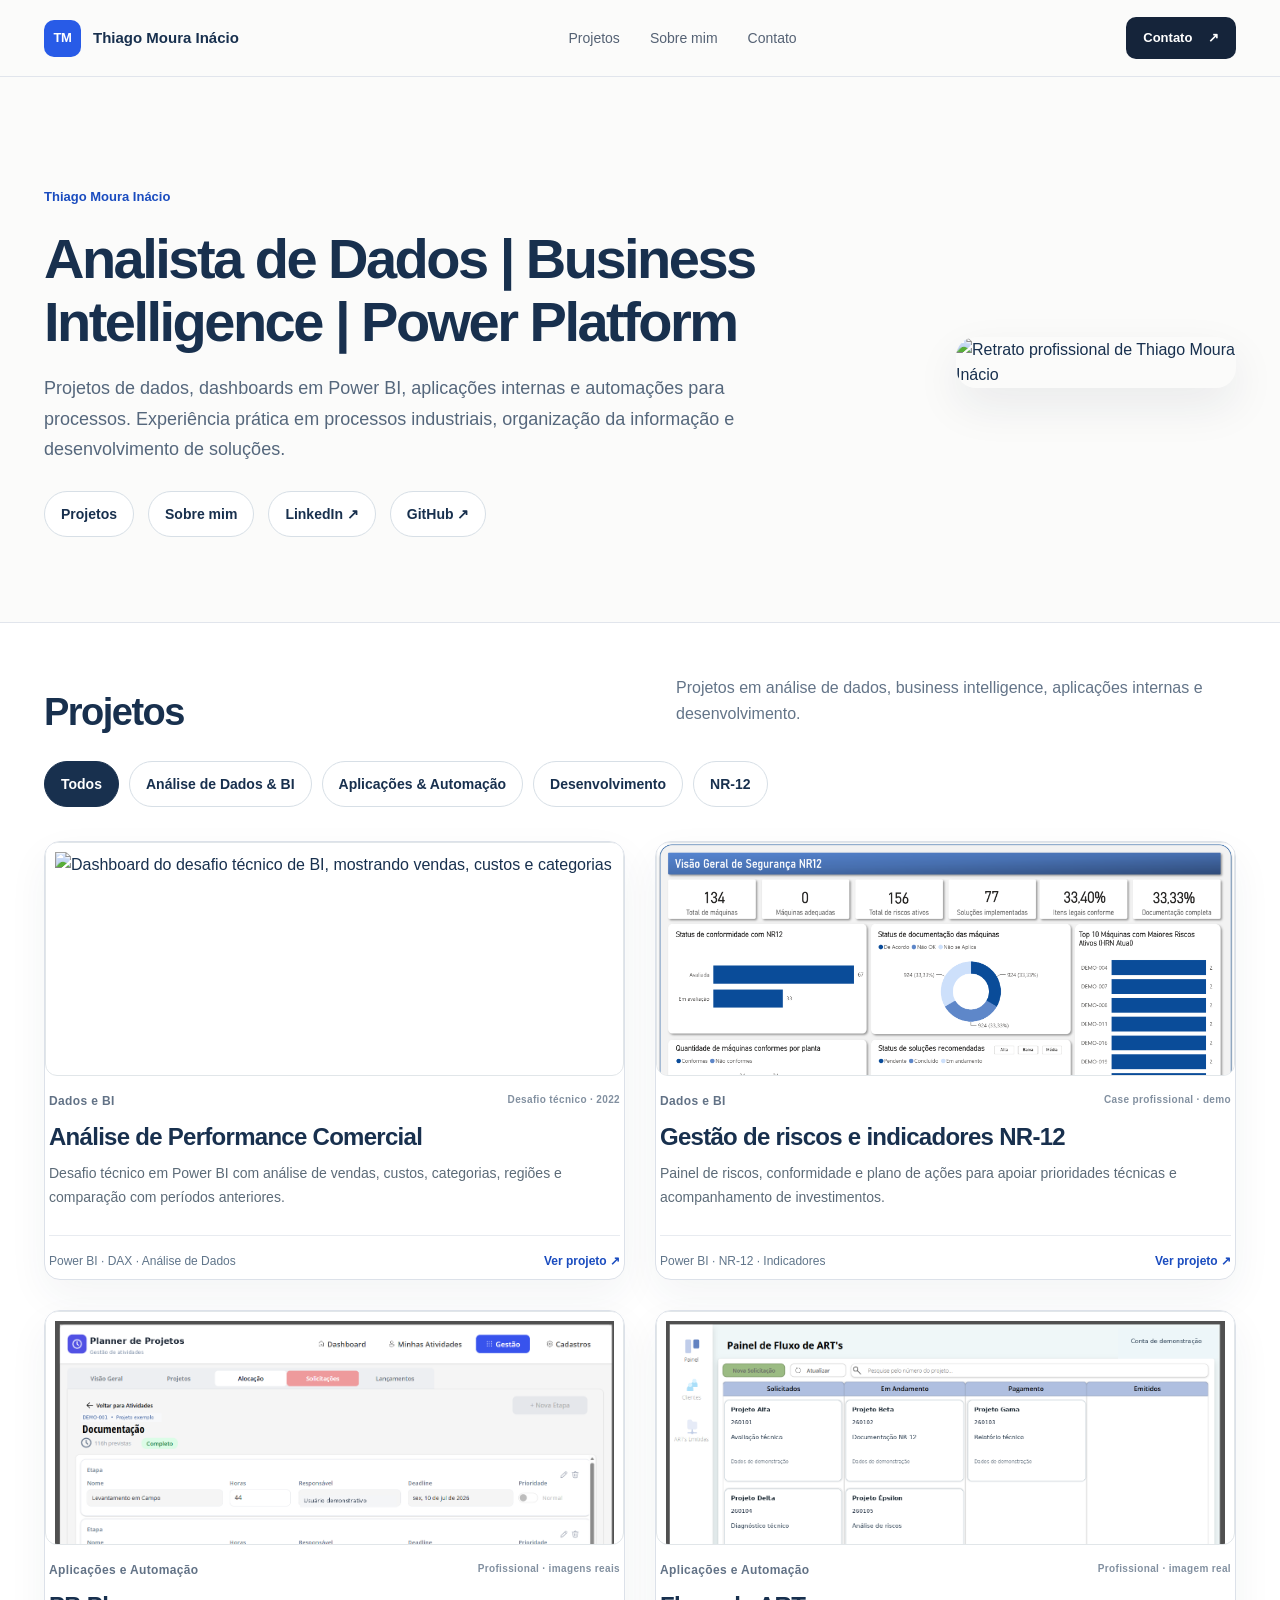
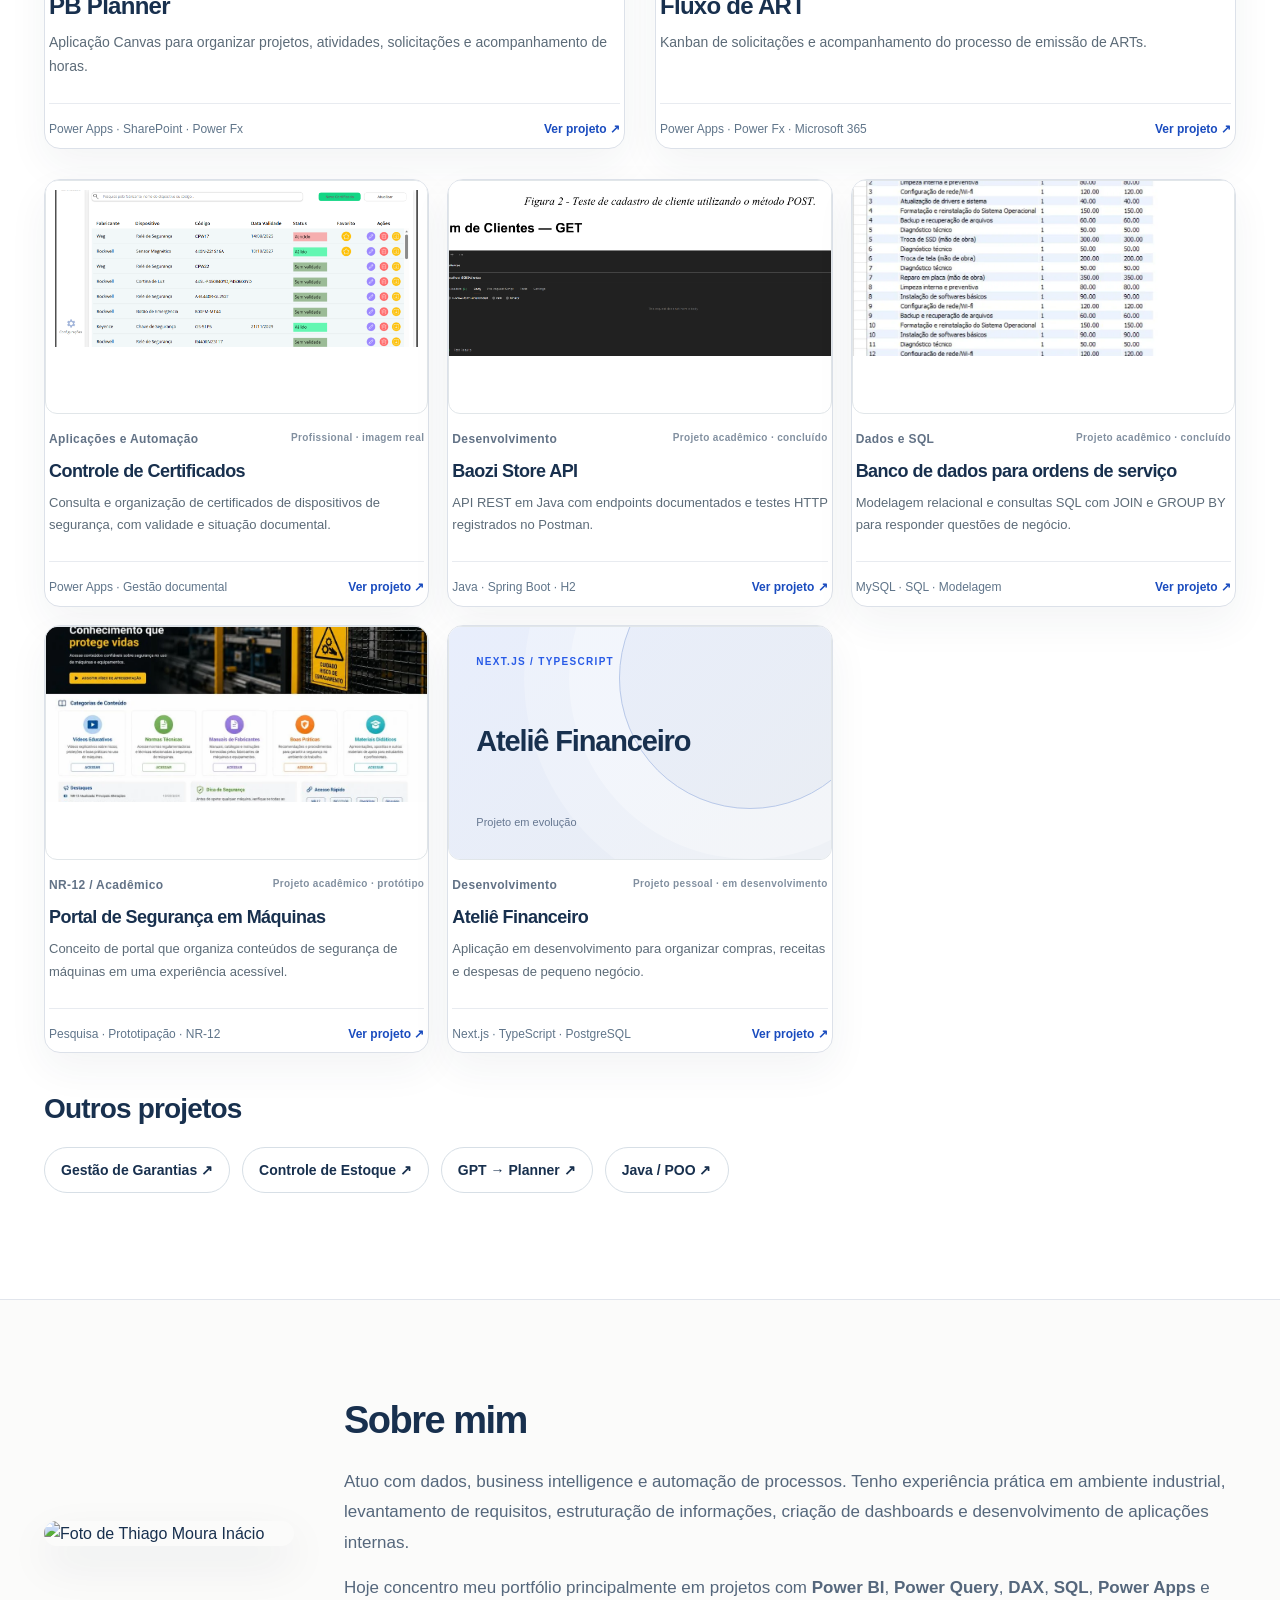
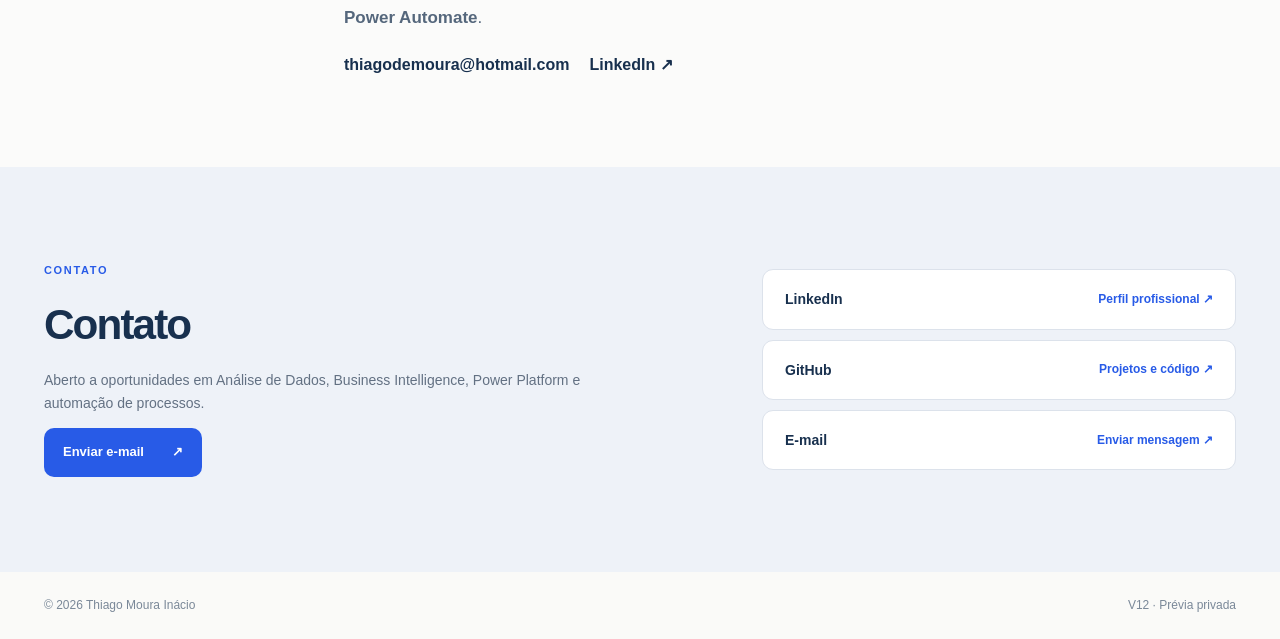
==== commit 9c9977e5: "Add files via upload" ====
--- a/index.html
+++ b/index.html
@@ -1,99 +1,177 @@
 <!DOCTYPE html>
-
 <html lang="pt-BR">
 <head>
 <meta charset="utf-8"/>
 <meta content="width=device-width, initial-scale=1" name="viewport"/>
 <meta content="Portfólio de Thiago Moura Inácio: projetos de análise de dados, Power BI, Power Platform, automação de processos e desenvolvimento de software." name="description"/>
 <meta content="#f8f9fa" name="theme-color"/>
-<title>Thiago Moura Inácio — Dados, Power BI e Automação</title>
+<title>Thiago Moura Inácio — Dados, BI e Automação</title>
 <link href="v10.css" rel="stylesheet"/>
+<link href="v11.css" rel="stylesheet"/>
 </head>
 <body>
 <header class="site-header">
-<div class="shell header-inner">
-<a class="wordmark" href="#inicio"><span class="monogram">TM</span><span>Thiago Moura Inácio</span></a>
-<button aria-expanded="false" aria-label="Abrir menu" class="menu-toggle">Menu <span>☰</span></button>
-<nav aria-label="Navegação principal" class="header-nav">
-<a href="#sobre">Sobre</a><a href="#atuacao">Atuação</a><a href="#projetos">Projetos</a><a href="#contato">Contato</a>
-</nav>
-<a class="header-contact" href="mailto:thiagodemoura@hotmail.com">Entrar em contato <span aria-hidden="true">↗</span></a>
-</div>
+  <div class="shell header-inner">
+    <a class="wordmark" href="#inicio"><span class="monogram">TM</span><span>Thiago Moura Inácio</span></a>
+    <button aria-expanded="false" aria-label="Abrir menu" class="menu-toggle">Menu <span>☰</span></button>
+    <nav aria-label="Navegação principal" class="header-nav"><a href="#projetos">Projetos</a><a href="#sobre">Sobre mim</a><a href="#contato">Contato</a></nav>
+    <a class="header-contact" href="mailto:thiagodemoura@hotmail.com">Contato <span aria-hidden="true">↗</span></a>
+  </div>
 </header>
+
 <main>
-<section class="hero shell" id="inicio">
-<div class="hero-copy">
-<span class="overline"><span class="dot"></span> DADOS · AUTOMAÇÃO · SOLUÇÕES DIGITAIS</span>
-<h1>Dados, automação e <em>soluções que funcionam.</em></h1>
-<p class="lead">Venho da área técnica e da engenharia, onde aprendi a entender os problemas antes de pensar nas ferramentas. Hoje aplico essa experiência no tratamento de dados, na criação de indicadores e no desenvolvimento de aplicações e automações.</p>
-<div class="hero-actions"><a class="button button-primary" href="#projetos">Conheça os projetos <span>↗</span></a><a class="button button-ghost" href="https://www.linkedin.com/in/thiagomourainacio" rel="noopener noreferrer" target="_blank">LinkedIn <span>↗</span></a></div>
-<div class="hero-notes"><div><strong>Desde 2012</strong><small>Experiência em processos industriais</small></div><div><strong>ADS</strong><small>Graduação em andamento</small></div><div><strong>Projetos reais</strong><small>Dados, Power Platform e software</small></div></div>
-</div>
-<div class="hero-showcase"><div class="showcase-topline"><span class="mini-dot"></span> Em destaque · Indicadores de segurança</div>
-<a href="projetos/gestao-riscos-nr12.html"><img alt="Captura demonstrativa do painel NR-12" loading="eager" src="assets/nr12-demo-visao-geral.png"/></a>
-<div class="showcase-bottom"><span>Power BI aplicado ao contexto industrial</span><a href="projetos/gestao-riscos-nr12.html">Explorar case ↗</a></div>
-</div>
-</section>
-<section class="intro-section" id="sobre"><div class="shell intro-grid"><div class="section-kicker">01 / SOBRE</div><div><h2>Conhecimento de campo.<br/><span>Visão de processo.</span></h2><p>Minha experiência na indústria me ajuda a compreender as rotinas e necessidades de quem vai utilizar os dados. Também trabalho na organização de informações e no desenvolvimento de soluções digitais voltadas ao uso real.</p><p>Na área de tecnologia, venho aplicando Power Apps, Power Automate, Power BI, Excel e SQL, além de desenvolver projetos em Java, TypeScript e Next.js durante minha formação em ADS.</p></div></div></section>
-<section class="expertise-section shell" id="atuacao"><div class="section-head"><div><div class="section-kicker">02 / O QUE EU FAÇO</div><h2>Três frentes de atuação</h2></div><p>Dados, automação e desenvolvimento com experiência prática em processos industriais.</p></div>
-<div class="expertise-grid">
-<article><span class="expertise-index">01</span><h3>Segurança de máquinas</h3><p>Experiência consolidada em NR-12, apreciação de riscos e projetos de segurança industrial, incluindo ISO 12100 e ISO 13849-1.</p><div class="expertise-tags">NR-12 · Automação industrial · PLr</div></article>
-<article><span class="expertise-index">02</span><h3>Dados e Power Platform</h3><p>Tratamento e organização de dados, indicadores em Power BI, aplicações internas e automação de processos.</p><div class="expertise-tags">Power Apps · Power BI · SQL</div></article>
-<article><span class="expertise-index">03</span><h3>Desenvolvimento de software</h3><p>Projetos acadêmicos e pessoais em desenvolvimento web, APIs, bancos de dados e regras de negócio.</p><div class="expertise-tags">Java · Spring Boot · Next.js</div></article>
-</div>
-</section>
-<section class="portfolio-section" id="projetos"><div class="shell"><div class="section-head"><div><div class="section-kicker">03 / PROJETOS</div><h2>Projetos selecionados</h2></div><p>Trabalhos desenvolvidos, protótipos e estudos, cada um identificado pelo seu estágio.</p></div>
-<div aria-label="Filtrar projetos" class="filter-row" role="group"><button aria-pressed="true" class="filter active" data-filter="all" type="button">Todos</button><button aria-pressed="false" class="filter" data-filter="dados" type="button">Dados &amp; BI</button><button aria-pressed="false" class="filter" data-filter="power" type="button">Power Platform</button><button aria-pressed="false" class="filter" data-filter="dev" type="button">Desenvolvimento</button><button aria-pressed="false" class="filter" data-filter="nr12" type="button">NR-12</button></div>
-<div class="work-grid"><article class="work-card" data-category="dados nr12">
-<a aria-label="Ver detalhes: Gestão de riscos e indicadores NR-12" class="work-preview" href="projetos/gestao-riscos-nr12.html"><img alt="Painel Power BI de riscos NR-12 com dados demonstrativos" loading="eager" src="assets/nr12-demo-visao-geral.png"/></a>
-<div class="work-body"><div class="work-topline"><span>Dados e BI</span><span class="work-status">Case profissional · demo</span></div>
-<h3><a href="projetos/gestao-riscos-nr12.html">Gestão de riscos e indicadores NR-12</a></h3><p>Painel de riscos, conformidade e plano de ações para apoiar prioridades técnicas e acompanhamento de investimentos.</p>
-<div class="work-bottom"><span class="work-tech">Power BI · NR-12 · Indicadores</span><a class="arrow-link" href="projetos/gestao-riscos-nr12.html">Ver case <span aria-hidden="true">↗</span></a></div></div>
-</article>
-<article class="work-card" data-category="power">
-<a aria-label="Ver detalhes: PB Planner" class="work-preview real-screenshot" href="projetos/pb-planner.html"><img alt="Captura real do PB Planner na tela de alocação de etapas e horas" loading="lazy" src="assets/pb-planner-tela-real.png"/></a>
-<div class="work-body"><div class="work-topline"><span>Power Platform</span><span class="work-status">Profissional · imagens reais</span></div>
-<h3><a href="projetos/pb-planner.html">PB Planner</a></h3><p>Aplicação Canvas para organizar projetos, atividades, solicitações e acompanhamento de horas.</p>
-<div class="work-bottom"><span class="work-tech">Power Apps · SharePoint · Power Fx</span><a class="arrow-link" href="projetos/pb-planner.html">Ver case <span aria-hidden="true">↗</span></a></div></div>
-</article><article class="work-card" data-category="power">
-<a aria-label="Ver detalhes: Fluxo de ART" class="work-preview real-screenshot" href="projetos/fluxo-art.html"><img alt="Tela real do aplicativo Fluxo de ART" loading="lazy" src="assets/fluxo-art-tela-real.png"/></a>
-<div class="work-body"><div class="work-topline"><span>Power Platform</span><span class="work-status">Profissional · imagem real</span></div>
-<h3><a href="projetos/fluxo-art.html">Fluxo de ART</a></h3><p>Kanban de solicitações e acompanhamento do processo de emissão de ARTs.</p>
-<div class="work-bottom"><span class="work-tech">Power Apps · Power Fx · Microsoft 365</span><a class="arrow-link" href="projetos/fluxo-art.html">Ver case <span aria-hidden="true">↗</span></a></div></div></article><article class="work-card" data-category="power nr12">
-<a aria-label="Ver detalhes: Controle de Certificados" class="work-preview real-screenshot" href="projetos/controle-certificados.html"><img alt="Tela real do aplicativo Controle de Certificados" loading="lazy" src="assets/controle-certificados-tela-real.png"/></a>
-<div class="work-body"><div class="work-topline"><span>Power Platform</span><span class="work-status">Profissional · imagem real</span></div>
-<h3><a href="projetos/controle-certificados.html">Controle de Certificados</a></h3><p>Consulta e organização de certificados de dispositivos de segurança, com validade e situação documental.</p>
-<div class="work-bottom"><span class="work-tech">Power Apps · Gestão documental</span><a class="arrow-link" href="projetos/controle-certificados.html">Ver case <span aria-hidden="true">↗</span></a></div></div></article>
-<article class="work-card" data-category="dev">
-<a aria-label="Ver detalhes: Baozi Store API" class="work-preview" href="projetos/baozi-store.html"><img alt="Evidência visual do projeto Baozi Store API" loading="eager" src="assets/baozi-postman-get.png"/></a>
-<div class="work-body"><div class="work-topline"><span>Desenvolvimento</span><span class="work-status">Projeto acadêmico · concluído</span></div>
-<h3><a href="projetos/baozi-store.html">Baozi Store API</a></h3><p>API REST em Java com 12 endpoints documentados e testes HTTP registrados no Postman.</p>
-<div class="work-bottom"><span class="work-tech">Java · Spring Boot · H2</span><a class="arrow-link" href="projetos/baozi-store.html">Ver case <span aria-hidden="true">↗</span></a></div></div>
-</article>
-<article class="work-card" data-category="dados dev">
-<a aria-label="Ver detalhes: Banco de dados para ordens de serviço" class="work-preview" href="projetos/banco-dados-sql.html"><img alt="Evidência visual do projeto Banco de dados para ordens de serviço" loading="eager" src="assets/sql-join-ordens-servico.webp"/></a>
-<div class="work-body"><div class="work-topline"><span>Dados e SQL</span><span class="work-status">Projeto acadêmico · concluído</span></div>
-<h3><a href="projetos/banco-dados-sql.html">Banco de dados para ordens de serviço</a></h3><p>Modelagem relacional e consultas SQL com JOIN e GROUP BY para responder questões de negócio.</p>
-<div class="work-bottom"><span class="work-tech">MySQL · SQL · Modelagem</span><a class="arrow-link" href="projetos/banco-dados-sql.html">Ver case <span aria-hidden="true">↗</span></a></div></div>
-</article>
-<article class="work-card" data-category="nr12">
-<a aria-label="Ver detalhes: Portal de Segurança em Máquinas" class="work-preview" href="projetos/portal-seguranca-maquinas.html"><img alt="Evidência visual do projeto Portal de Segurança em Máquinas" loading="eager" src="assets/portal-prototipo.webp"/></a>
-<div class="work-body"><div class="work-topline"><span>NR-12 / Acadêmico</span><span class="work-status">Projeto acadêmico · protótipo</span></div>
-<h3><a href="projetos/portal-seguranca-maquinas.html">Portal de Segurança em Máquinas</a></h3><p>Conceito de portal que organiza conteúdos de segurança de máquinas em uma experiência acessível.</p>
-<div class="work-bottom"><span class="work-tech">Pesquisa · Prototipação · NR-12</span><a class="arrow-link" href="projetos/portal-seguranca-maquinas.html">Ver case <span aria-hidden="true">↗</span></a></div></div>
-</article>
-<article class="work-card" data-category="dev dados">
-<a aria-label="Ver detalhes: Ateliê Financeiro" class="work-preview" href="projetos/atelie-financeiro.html"><div class="artwork"><span class="artwork-small">NEXT.JS / TYPESCRIPT</span><strong>Ateliê Financeiro</strong><span class="artwork-sub">Projeto em evolução</span></div></a>
-<div class="work-body"><div class="work-topline"><span>Desenvolvimento</span><span class="work-status">Projeto pessoal · em desenvolvimento</span></div>
-<h3><a href="projetos/atelie-financeiro.html">Ateliê Financeiro</a></h3><p>Aplicação em desenvolvimento para organizar compras, receitas e despesas de pequeno negócio.</p>
-<div class="work-bottom"><span class="work-tech">Next.js · TypeScript · PostgreSQL</span><a class="arrow-link" href="projetos/atelie-financeiro.html">Ver case <span aria-hidden="true">↗</span></a></div></div>
-</article></div>
-<div class="all-projects"><h3>Mais projetos documentados</h3><p>Outros estudos e protótipos documentados, com detalhes sobre o estágio de cada projeto.</p><div class="more-links"><a href="projetos/gestao-garantias.html">Garantias ↗</a><a href="projetos/controle-estoque.html">Estoque ↗</a><a href="projetos/fluxo-art.html">Fluxo de ART ↗</a><a href="projetos/controle-certificados.html">Certificados ↗</a><a href="projetos/gpt-planner.html">GPT → Planner ↗</a><a href="projetos/cofrinho-java.html">Java / POO ↗</a></div></div>
-</div></section>
+  <section class="v12-hero shell" id="inicio">
+    <div class="v12-hero-copy">
+      <div class="v12-kicker">Thiago Moura Inácio</div>
+      <h1>Analista de Dados | Business Intelligence | Power Platform</h1>
+      <p>Projetos de dados, dashboards em Power BI, aplicações internas e automações para processos. Experiência prática em processos industriais, organização da informação e desenvolvimento de soluções.</p>
+      <div class="v12-links">
+        <a href="#projetos">Projetos</a>
+        <a href="#sobre">Sobre mim</a>
+        <a href="https://www.linkedin.com/in/thiagomourainacio" rel="noopener noreferrer" target="_blank">LinkedIn ↗</a>
+        <a href="https://github.com/thiagominacio" rel="noopener noreferrer" target="_blank">GitHub ↗</a>
+      </div>
+    </div>
+    <div class="v12-hero-photo">
+      <img src="assets/thiago-perfil-site.png" alt="Retrato profissional de Thiago Moura Inácio"/>
+    </div>
+  </section>
 
-<section class="contact-section" id="contato"><div class="shell contact-grid"><div><div class="section-kicker">04 / CONTATO</div><h2>Podemos conversar sobre <em>um próximo projeto.</em></h2><p>Aberto a oportunidades em Análise de Dados, Business Intelligence, Power Platform e automação de processos.</p><a class="button button-primary" href="mailto:thiagodemoura@hotmail.com">Enviar e-mail <span>↗</span></a></div><div class="contact-list"><a href="https://www.linkedin.com/in/thiagomourainacio" rel="noopener noreferrer" target="_blank"><span>LinkedIn</span><strong>Perfil profissional ↗</strong></a><a href="https://github.com/thiagominacio" rel="noopener noreferrer" target="_blank"><span>GitHub</span><strong>Projetos e código ↗</strong></a><a href="mailto:thiagodemoura@hotmail.com"><span>E-mail</span><strong>Enviar mensagem ↗</strong></a></div></div></section>
+  <section class="portfolio-section v12-projects" id="projetos">
+    <div class="shell">
+      <div class="v12-section-head">
+        <h2>Projetos</h2>
+        <p>Projetos em análise de dados, business intelligence, aplicações internas e desenvolvimento.</p>
+      </div>
+
+      <div class="v12-filters" aria-label="Filtros de projetos">
+        <button class="filter active" data-filter="all" aria-pressed="true">Todos</button>
+        <button class="filter" data-filter="dados" aria-pressed="false">Análise de Dados & BI</button>
+        <button class="filter" data-filter="power" aria-pressed="false">Aplicações & Automação</button>
+        <button class="filter" data-filter="dev" aria-pressed="false">Desenvolvimento</button>
+        <button class="filter" data-filter="nr12" aria-pressed="false">NR-12</button>
+      </div>
+
+      <div class="v12-featured">
+        <article class="v12-featured-card work-card" data-category="dados">
+          <a aria-label="Ver detalhes: Análise de Performance Comercial" class="work-preview real-screenshot" href="projetos/analise-performance-comercial.html"><img alt="Dashboard do desafio técnico de BI, mostrando vendas, custos e categorias" loading="eager" src="assets/jaar-visao-geral.png"/></a>
+          <div class="work-body">
+            <div class="work-topline"><span>Dados e BI</span><span class="work-status">Desafio técnico · 2022</span></div>
+            <h3><a href="projetos/analise-performance-comercial.html">Análise de Performance Comercial</a></h3>
+            <p>Desafio técnico em Power BI com análise de vendas, custos, categorias, regiões e comparação com períodos anteriores.</p>
+            <div class="work-bottom"><span class="work-tech">Power BI · DAX · Análise de Dados</span><a class="arrow-link" href="projetos/analise-performance-comercial.html">Ver projeto <span aria-hidden="true">↗</span></a></div>
+          </div>
+        </article>
+
+        <article class="v12-featured-card work-card" data-category="dados nr12">
+          <a aria-label="Ver detalhes: Gestão de riscos e indicadores NR-12" class="work-preview" href="projetos/gestao-riscos-nr12.html"><img alt="Painel Power BI de riscos NR-12 com dados demonstrativos" loading="eager" src="assets/nr12-demo-visao-geral.png"/></a>
+          <div class="work-body"><div class="work-topline"><span>Dados e BI</span><span class="work-status">Case profissional · demo</span></div>
+            <h3><a href="projetos/gestao-riscos-nr12.html">Gestão de riscos e indicadores NR-12</a></h3>
+            <p>Painel de riscos, conformidade e plano de ações para apoiar prioridades técnicas e acompanhamento de investimentos.</p>
+            <div class="work-bottom"><span class="work-tech">Power BI · NR-12 · Indicadores</span><a class="arrow-link" href="projetos/gestao-riscos-nr12.html">Ver projeto <span aria-hidden="true">↗</span></a></div>
+          </div>
+        </article>
+
+        <article class="v12-featured-card work-card" data-category="power">
+          <a aria-label="Ver detalhes: PB Planner" class="work-preview real-screenshot" href="projetos/pb-planner.html"><img alt="Captura real do PB Planner na tela de alocação de etapas e horas" loading="lazy" src="assets/pb-planner-tela-real.png"/></a>
+          <div class="work-body"><div class="work-topline"><span>Aplicações e Automação</span><span class="work-status">Profissional · imagens reais</span></div>
+            <h3><a href="projetos/pb-planner.html">PB Planner</a></h3>
+            <p>Aplicação Canvas para organizar projetos, atividades, solicitações e acompanhamento de horas.</p>
+            <div class="work-bottom"><span class="work-tech">Power Apps · SharePoint · Power Fx</span><a class="arrow-link" href="projetos/pb-planner.html">Ver projeto <span aria-hidden="true">↗</span></a></div>
+          </div>
+        </article>
+
+        <article class="v12-featured-card work-card" data-category="power">
+          <a aria-label="Ver detalhes: Fluxo de ART" class="work-preview real-screenshot" href="projetos/fluxo-art.html"><img alt="Tela real do aplicativo Fluxo de ART" loading="lazy" src="assets/fluxo-art-tela-real.png"/></a>
+          <div class="work-body"><div class="work-topline"><span>Aplicações e Automação</span><span class="work-status">Profissional · imagem real</span></div>
+            <h3><a href="projetos/fluxo-art.html">Fluxo de ART</a></h3>
+            <p>Kanban de solicitações e acompanhamento do processo de emissão de ARTs.</p>
+            <div class="work-bottom"><span class="work-tech">Power Apps · Power Fx · Microsoft 365</span><a class="arrow-link" href="projetos/fluxo-art.html">Ver projeto <span aria-hidden="true">↗</span></a></div>
+          </div>
+        </article>
+      </div>
+
+      <div class="v12-grid">
+        <article class="work-card v12-secondary-card" data-category="power nr12">
+          <a aria-label="Ver detalhes: Controle de Certificados" class="work-preview real-screenshot" href="projetos/controle-certificados.html"><img alt="Tela real do aplicativo Controle de Certificados" loading="lazy" src="assets/controle-certificados-tela-real.png"/></a>
+          <div class="work-body"><div class="work-topline"><span>Aplicações e Automação</span><span class="work-status">Profissional · imagem real</span></div>
+            <h3><a href="projetos/controle-certificados.html">Controle de Certificados</a></h3>
+            <p>Consulta e organização de certificados de dispositivos de segurança, com validade e situação documental.</p>
+            <div class="work-bottom"><span class="work-tech">Power Apps · Gestão documental</span><a class="arrow-link" href="projetos/controle-certificados.html">Ver projeto <span aria-hidden="true">↗</span></a></div>
+          </div>
+        </article>
+        <article class="work-card v12-secondary-card" data-category="dev">
+          <a aria-label="Ver detalhes: Baozi Store API" class="work-preview" href="projetos/baozi-store.html"><img alt="Evidência visual do projeto Baozi Store API" loading="eager" src="assets/baozi-postman-get.png"/></a>
+          <div class="work-body"><div class="work-topline"><span>Desenvolvimento</span><span class="work-status">Projeto acadêmico · concluído</span></div>
+            <h3><a href="projetos/baozi-store.html">Baozi Store API</a></h3>
+            <p>API REST em Java com endpoints documentados e testes HTTP registrados no Postman.</p>
+            <div class="work-bottom"><span class="work-tech">Java · Spring Boot · H2</span><a class="arrow-link" href="projetos/baozi-store.html">Ver projeto <span aria-hidden="true">↗</span></a></div>
+          </div>
+        </article>
+        <article class="work-card v12-secondary-card" data-category="dados dev">
+          <a aria-label="Ver detalhes: Banco de dados para ordens de serviço" class="work-preview" href="projetos/banco-dados-sql.html"><img alt="Evidência visual do projeto Banco de dados para ordens de serviço" loading="eager" src="assets/sql-join-ordens-servico.webp"/></a>
+          <div class="work-body"><div class="work-topline"><span>Dados e SQL</span><span class="work-status">Projeto acadêmico · concluído</span></div>
+            <h3><a href="projetos/banco-dados-sql.html">Banco de dados para ordens de serviço</a></h3>
+            <p>Modelagem relacional e consultas SQL com JOIN e GROUP BY para responder questões de negócio.</p>
+            <div class="work-bottom"><span class="work-tech">MySQL · SQL · Modelagem</span><a class="arrow-link" href="projetos/banco-dados-sql.html">Ver projeto <span aria-hidden="true">↗</span></a></div>
+          </div>
+        </article>
+        <article class="work-card v12-secondary-card" data-category="nr12">
+          <a aria-label="Ver detalhes: Portal de Segurança em Máquinas" class="work-preview" href="projetos/portal-seguranca-maquinas.html"><img alt="Evidência visual do projeto Portal de Segurança em Máquinas" loading="eager" src="assets/portal-prototipo.webp"/></a>
+          <div class="work-body"><div class="work-topline"><span>NR-12 / Acadêmico</span><span class="work-status">Projeto acadêmico · protótipo</span></div>
+            <h3><a href="projetos/portal-seguranca-maquinas.html">Portal de Segurança em Máquinas</a></h3>
+            <p>Conceito de portal que organiza conteúdos de segurança de máquinas em uma experiência acessível.</p>
+            <div class="work-bottom"><span class="work-tech">Pesquisa · Prototipação · NR-12</span><a class="arrow-link" href="projetos/portal-seguranca-maquinas.html">Ver projeto <span aria-hidden="true">↗</span></a></div>
+          </div>
+        </article>
+        <article class="work-card v12-secondary-card" data-category="dev dados">
+          <a aria-label="Ver detalhes: Ateliê Financeiro" class="work-preview" href="projetos/atelie-financeiro.html"><div class="artwork"><span class="artwork-small">NEXT.JS / TYPESCRIPT</span><strong>Ateliê Financeiro</strong><span class="artwork-sub">Projeto em evolução</span></div></a>
+          <div class="work-body"><div class="work-topline"><span>Desenvolvimento</span><span class="work-status">Projeto pessoal · em desenvolvimento</span></div>
+            <h3><a href="projetos/atelie-financeiro.html">Ateliê Financeiro</a></h3><p>Aplicação em desenvolvimento para organizar compras, receitas e despesas de pequeno negócio.</p>
+            <div class="work-bottom"><span class="work-tech">Next.js · TypeScript · PostgreSQL</span><a class="arrow-link" href="projetos/atelie-financeiro.html">Ver projeto <span aria-hidden="true">↗</span></a></div>
+          </div>
+        </article>
+      </div>
+
+      <div class="v12-more-projects">
+        <h3>Outros projetos</h3>
+        <div class="more-links">
+          <a href="projetos/gestao-garantias.html">Gestão de Garantias ↗</a>
+          <a href="projetos/controle-estoque.html">Controle de Estoque ↗</a>
+          <a href="projetos/gpt-planner.html">GPT → Planner ↗</a>
+          <a href="projetos/cofrinho-java.html">Java / POO ↗</a>
+        </div>
+      </div>
+    </div>
+  </section>
+
+  <section class="v12-about shell" id="sobre">
+    <div class="v12-about-image"><img src="assets/thiago-perfil-site.png" alt="Foto de Thiago Moura Inácio"/></div>
+    <div class="v12-about-copy">
+      <h2>Sobre mim</h2>
+      <p>Atuo com dados, business intelligence e automação de processos. Tenho experiência prática em ambiente industrial, levantamento de requisitos, estruturação de informações, criação de dashboards e desenvolvimento de aplicações internas.</p>
+      <p>Hoje concentro meu portfólio principalmente em projetos com <strong>Power BI</strong>, <strong>Power Query</strong>, <strong>DAX</strong>, <strong>SQL</strong>, <strong>Power Apps</strong> e <strong>Power Automate</strong>.</p>
+      <div class="v12-about-links"><a href="mailto:thiagodemoura@hotmail.com">thiagodemoura@hotmail.com</a><a href="https://www.linkedin.com/in/thiagomourainacio" target="_blank" rel="noopener noreferrer">LinkedIn ↗</a></div>
+    </div>
+  </section>
+
+  <section class="contact-section" id="contato">
+    <div class="shell contact-grid">
+      <div>
+        <div class="section-kicker">CONTATO</div>
+        <h2>Contato</h2>
+        <p>Aberto a oportunidades em Análise de Dados, Business Intelligence, Power Platform e automação de processos.</p>
+        <a class="button button-primary" href="mailto:thiagodemoura@hotmail.com">Enviar e-mail <span>↗</span></a>
+      </div>
+      <div class="contact-list">
+        <a href="https://www.linkedin.com/in/thiagomourainacio" rel="noopener noreferrer" target="_blank"><span>LinkedIn</span><strong>Perfil profissional ↗</strong></a>
+        <a href="https://github.com/thiagominacio" rel="noopener noreferrer" target="_blank"><span>GitHub</span><strong>Projetos e código ↗</strong></a>
+        <a href="mailto:thiagodemoura@hotmail.com"><span>E-mail</span><strong>Enviar mensagem ↗</strong></a>
+      </div>
+    </div>
+  </section>
 </main>
-<footer class="footer"><div class="shell"><span>© <span id="year">2026</span> Thiago Moura Inácio</span><span>Portfólio profissional · Prévia privada</span></div></footer>
+<footer class="footer"><div class="shell"><span>© <span id="year">2026</span> Thiago Moura Inácio</span><span>V12 · Prévia privada</span></div></footer>
 <script src="v10.js"></script>
 </body>
 </html>
--- a/v11.css
+++ b/v11.css
@@ -0,0 +1,9 @@
+body{font-family:Arial,Helvetica,sans-serif;background:#fbfbfa;color:#18304e}.site-header{background:rgba(251,251,250,.97)}
+.v12-hero{padding:110px 0 85px;display:grid;grid-template-columns:minmax(0,1.2fr) 300px;gap:56px;align-items:center}.v12-kicker{font-size:13px;font-weight:700;color:#1a4cbf;margin-bottom:20px}.v12-hero h1{font-size:clamp(32px,4.7vw,56px);line-height:1.12;letter-spacing:-.045em;margin:0 0 20px}.v12-hero p{max-width:700px;font-size:18px;line-height:1.7;color:#55677c}.v12-links{display:flex;gap:14px;flex-wrap:wrap;margin-top:26px}.v12-links a,.v12-filters .filter,.more-links a{display:inline-flex;align-items:center;justify-content:center;border:1px solid #d7dfe6;border-radius:999px;padding:11px 16px;font-size:14px;font-weight:700;background:#fff;color:#18304e}.v12-links a:hover,.v12-filters .filter:hover,.more-links a:hover{border-color:#18304e}.v12-hero-photo{justify-self:end}.v12-hero-photo img{width:100%;max-width:280px;border-radius:20px;display:block;box-shadow:0 18px 45px rgba(20,40,70,.08)}
+.v12-projects{padding-top:52px;background:#fff}.v12-section-head{display:flex;justify-content:space-between;gap:24px;align-items:flex-end;margin-bottom:18px}.v12-section-head h2{font-size:38px;letter-spacing:-.04em;margin:0}.v12-section-head p{max-width:560px;color:#637488;line-height:1.6}.v12-filters{display:flex;flex-wrap:wrap;gap:10px;margin-bottom:34px}.v12-filters .filter{cursor:pointer}.v12-filters .filter.active{background:#18304e;border-color:#18304e;color:#fff}
+.v12-featured{display:grid;grid-template-columns:repeat(2,minmax(0,1fr));gap:30px;margin-bottom:30px}.v12-featured-card .work-preview,.v12-secondary-card .work-preview{display:block;overflow:hidden;border:1px solid #e1e6e9;border-radius:12px;background:#fff}.v12-featured-card .work-preview img{width:100%;height:290px;object-fit:cover;object-position:top}.v12-featured-card .work-body,.v12-secondary-card .work-body{padding:16px 4px 8px}.work-topline{display:flex;justify-content:space-between;gap:10px;font-size:12px;color:#627286}.v12-featured-card h3,.v12-secondary-card h3{font-size:24px;line-height:1.2;letter-spacing:-.03em;margin:12px 0 10px}.v12-featured-card p,.v12-secondary-card p{font-size:14px;line-height:1.7;color:#5c6b78}.work-bottom{display:flex;justify-content:space-between;gap:12px;align-items:center;flex-wrap:wrap}.work-tech{font-size:12px;color:#60758a}.arrow-link{color:#1a4cbf;font-weight:700}
+.v12-grid{display:grid;grid-template-columns:repeat(3,minmax(0,1fr));gap:18px}.v12-secondary-card .work-preview img{width:100%;height:175px;object-fit:cover}.v12-secondary-card h3{font-size:18px}.v12-secondary-card p{font-size:13px}.v12-more-projects{padding:34px 0 6px}.v12-more-projects h3{font-size:28px;letter-spacing:-.03em;margin-bottom:12px}.more-links{display:flex;flex-wrap:wrap;gap:12px}.work-card[hidden]{display:none!important}
+.v12-about{padding:90px 0;display:grid;grid-template-columns:250px minmax(0,1fr);gap:50px;align-items:center}.v12-about-image img{width:100%;border-radius:18px;display:block;box-shadow:0 18px 45px rgba(20,40,70,.08)}.v12-about-copy h2{font-size:38px;letter-spacing:-.04em;margin-bottom:16px}.v12-about-copy p{font-size:17px;line-height:1.8;color:#55677c;margin-bottom:14px}.v12-about-links{display:flex;gap:20px;flex-wrap:wrap;margin-top:18px}.v12-about-links a{font-weight:700;color:#18304e}
+@media(max-width:1024px){.v12-grid{grid-template-columns:repeat(2,minmax(0,1fr))}.v12-hero{grid-template-columns:1fr 240px}}
+@media(max-width:860px){.v12-hero{grid-template-columns:1fr;gap:28px;padding:90px 0 65px}.v12-hero-photo{justify-self:start}.v12-section-head{display:block}.v12-featured{grid-template-columns:1fr}.v12-grid{grid-template-columns:1fr 1fr}.v12-about{grid-template-columns:1fr;gap:28px;padding:70px 0}.v12-about-image{max-width:260px}}
+@media(max-width:560px){.v12-hero h1{font-size:34px}.v12-hero p{font-size:16px}.v12-featured-card .work-preview img{height:220px}.v12-grid{grid-template-columns:1fr}.v12-section-head h2,.v12-about-copy h2,.v12-more-projects h3{font-size:30px}.v12-links,.v12-about-links,.more-links,.v12-filters{gap:8px}.v12-links a,.v12-filters .filter,.more-links a{padding:10px 14px;font-size:13px}}
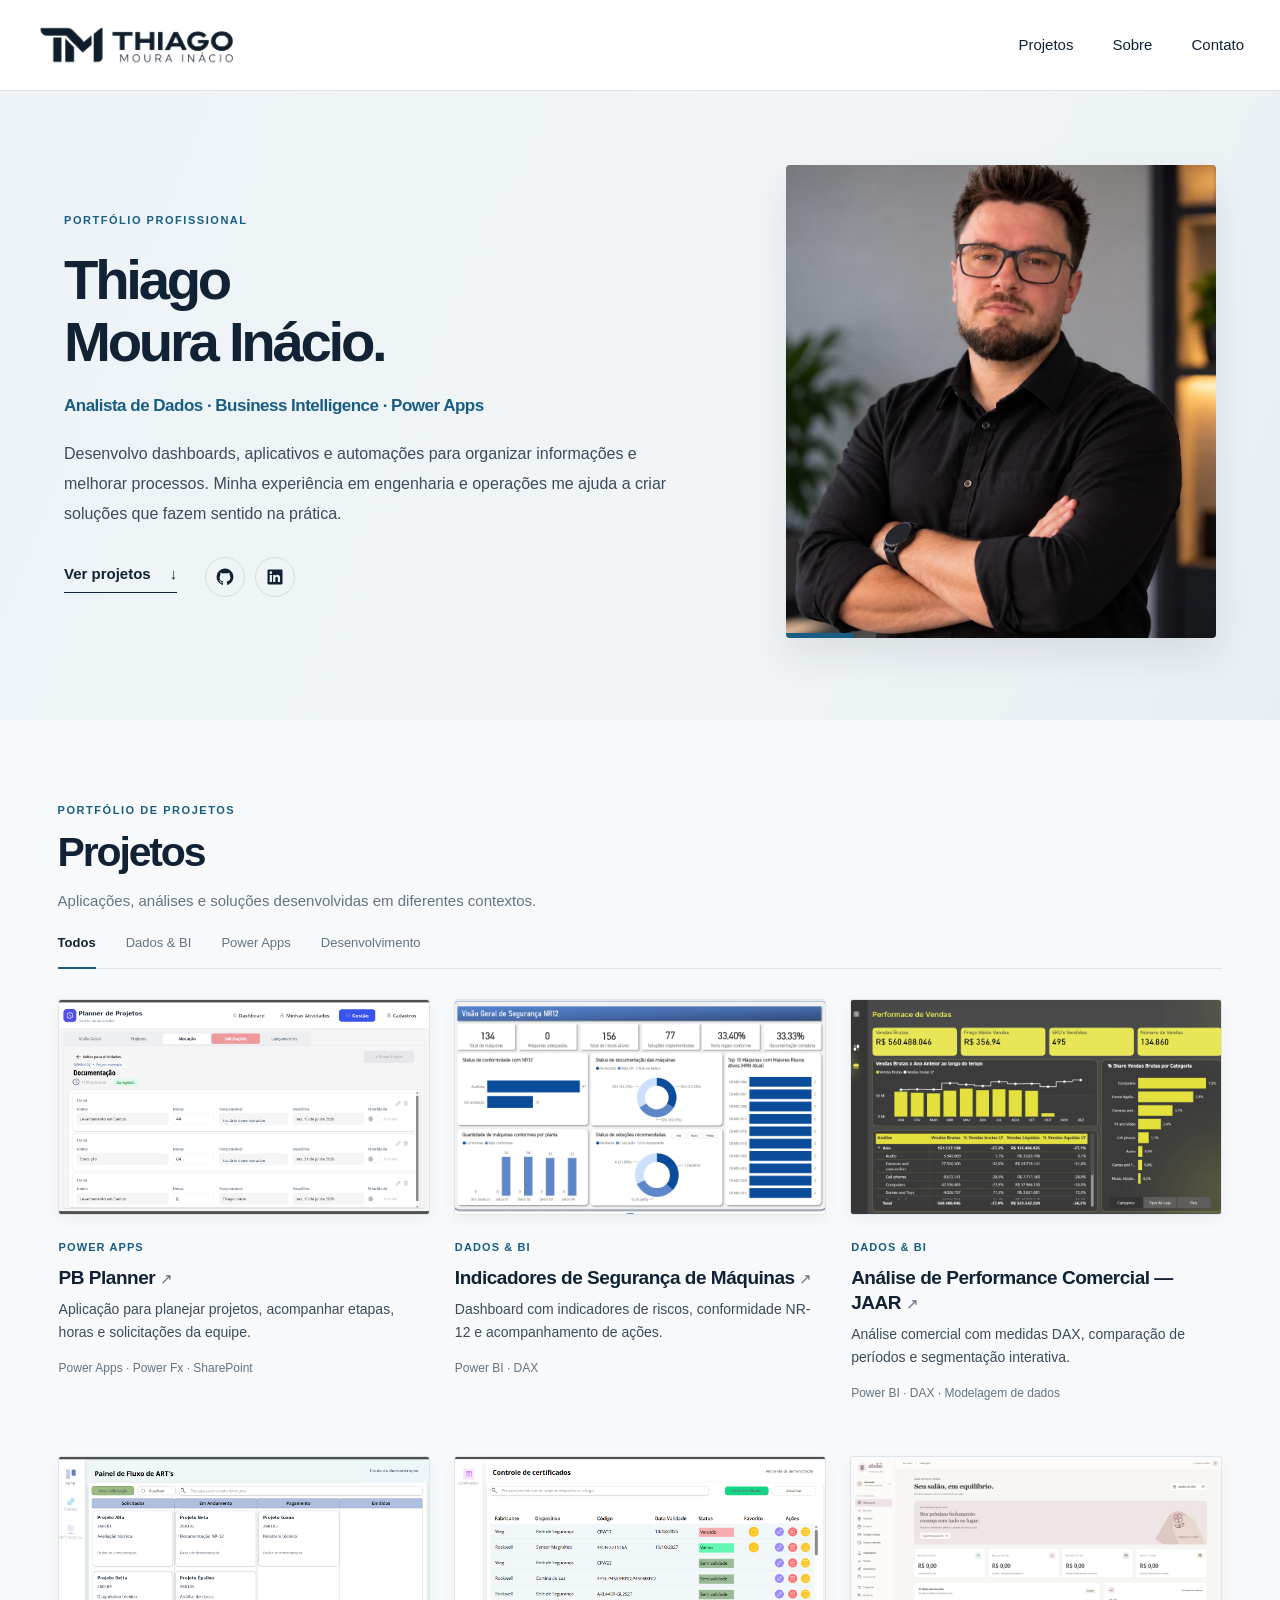
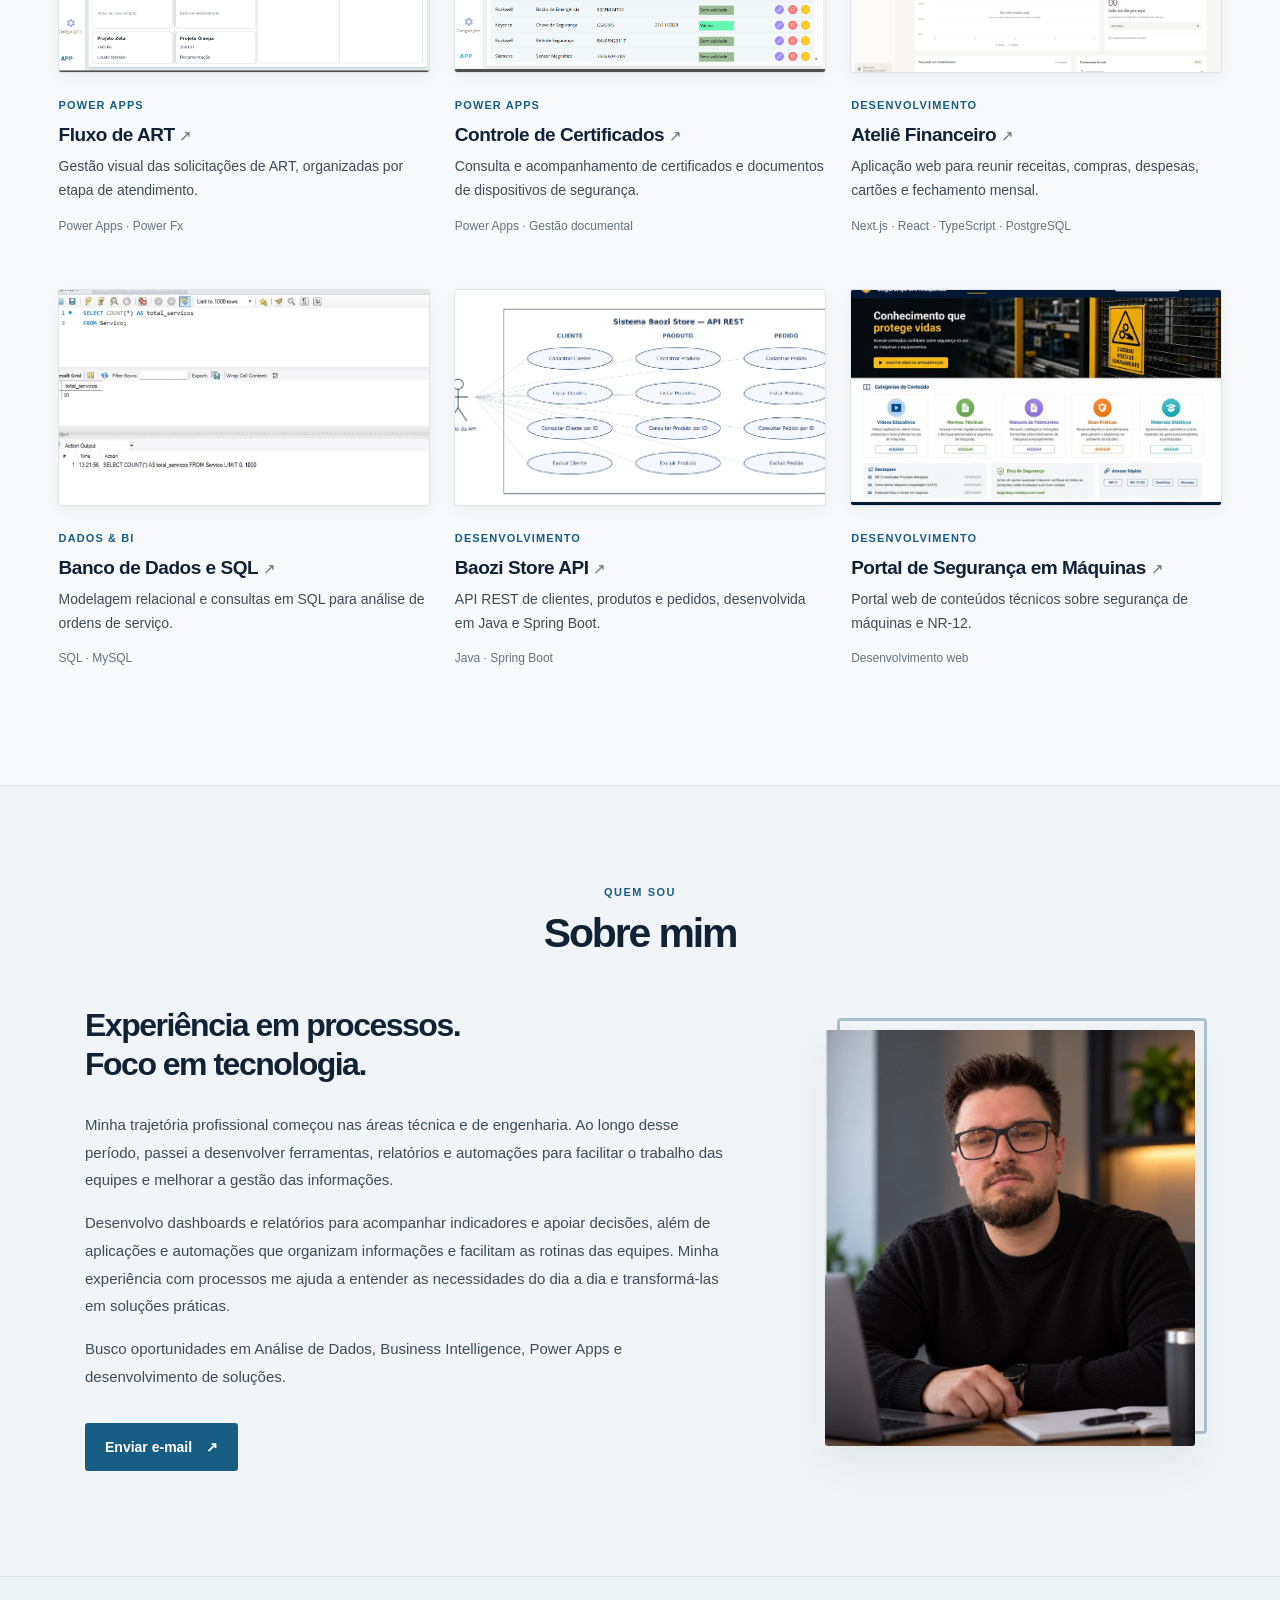
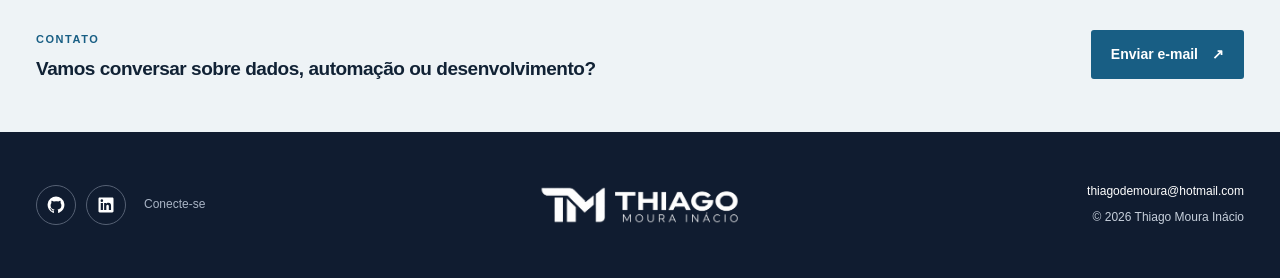
==== commit 6e53f8a7: "Publicacao do portfolio profissional" ====
--- a/index.html
+++ b/index.html
@@ -1,177 +1,96 @@
 <!DOCTYPE html>
+
 <html lang="pt-BR">
 <head>
-<meta charset="utf-8"/>
-<meta content="width=device-width, initial-scale=1" name="viewport"/>
-<meta content="Portfólio de Thiago Moura Inácio: projetos de análise de dados, Power BI, Power Platform, automação de processos e desenvolvimento de software." name="description"/>
-<meta content="#f8f9fa" name="theme-color"/>
-<title>Thiago Moura Inácio — Dados, BI e Automação</title>
-<link href="v10.css" rel="stylesheet"/>
-<link href="v11.css" rel="stylesheet"/>
-</head>
-<body>
-<header class="site-header">
-  <div class="shell header-inner">
-    <a class="wordmark" href="#inicio"><span class="monogram">TM</span><span>Thiago Moura Inácio</span></a>
-    <button aria-expanded="false" aria-label="Abrir menu" class="menu-toggle">Menu <span>☰</span></button>
-    <nav aria-label="Navegação principal" class="header-nav"><a href="#projetos">Projetos</a><a href="#sobre">Sobre mim</a><a href="#contato">Contato</a></nav>
-    <a class="header-contact" href="mailto:thiagodemoura@hotmail.com">Contato <span aria-hidden="true">↗</span></a>
-  </div>
-</header>
-
-<main>
-  <section class="v12-hero shell" id="inicio">
-    <div class="v12-hero-copy">
-      <div class="v12-kicker">Thiago Moura Inácio</div>
-      <h1>Analista de Dados | Business Intelligence | Power Platform</h1>
-      <p>Projetos de dados, dashboards em Power BI, aplicações internas e automações para processos. Experiência prática em processos industriais, organização da informação e desenvolvimento de soluções.</p>
-      <div class="v12-links">
-        <a href="#projetos">Projetos</a>
-        <a href="#sobre">Sobre mim</a>
-        <a href="https://www.linkedin.com/in/thiagomourainacio" rel="noopener noreferrer" target="_blank">LinkedIn ↗</a>
-        <a href="https://github.com/thiagominacio" rel="noopener noreferrer" target="_blank">GitHub ↗</a>
-      </div>
-    </div>
-    <div class="v12-hero-photo">
-      <img src="assets/thiago-perfil-site.png" alt="Retrato profissional de Thiago Moura Inácio"/>
-    </div>
-  </section>
-
-  <section class="portfolio-section v12-projects" id="projetos">
-    <div class="shell">
-      <div class="v12-section-head">
-        <h2>Projetos</h2>
-        <p>Projetos em análise de dados, business intelligence, aplicações internas e desenvolvimento.</p>
-      </div>
-
-      <div class="v12-filters" aria-label="Filtros de projetos">
-        <button class="filter active" data-filter="all" aria-pressed="true">Todos</button>
-        <button class="filter" data-filter="dados" aria-pressed="false">Análise de Dados & BI</button>
-        <button class="filter" data-filter="power" aria-pressed="false">Aplicações & Automação</button>
-        <button class="filter" data-filter="dev" aria-pressed="false">Desenvolvimento</button>
-        <button class="filter" data-filter="nr12" aria-pressed="false">NR-12</button>
-      </div>
-
-      <div class="v12-featured">
-        <article class="v12-featured-card work-card" data-category="dados">
-          <a aria-label="Ver detalhes: Análise de Performance Comercial" class="work-preview real-screenshot" href="projetos/analise-performance-comercial.html"><img alt="Dashboard do desafio técnico de BI, mostrando vendas, custos e categorias" loading="eager" src="assets/jaar-visao-geral.png"/></a>
-          <div class="work-body">
-            <div class="work-topline"><span>Dados e BI</span><span class="work-status">Desafio técnico · 2022</span></div>
-            <h3><a href="projetos/analise-performance-comercial.html">Análise de Performance Comercial</a></h3>
-            <p>Desafio técnico em Power BI com análise de vendas, custos, categorias, regiões e comparação com períodos anteriores.</p>
-            <div class="work-bottom"><span class="work-tech">Power BI · DAX · Análise de Dados</span><a class="arrow-link" href="projetos/analise-performance-comercial.html">Ver projeto <span aria-hidden="true">↗</span></a></div>
-          </div>
-        </article>
-
-        <article class="v12-featured-card work-card" data-category="dados nr12">
-          <a aria-label="Ver detalhes: Gestão de riscos e indicadores NR-12" class="work-preview" href="projetos/gestao-riscos-nr12.html"><img alt="Painel Power BI de riscos NR-12 com dados demonstrativos" loading="eager" src="assets/nr12-demo-visao-geral.png"/></a>
-          <div class="work-body"><div class="work-topline"><span>Dados e BI</span><span class="work-status">Case profissional · demo</span></div>
-            <h3><a href="projetos/gestao-riscos-nr12.html">Gestão de riscos e indicadores NR-12</a></h3>
-            <p>Painel de riscos, conformidade e plano de ações para apoiar prioridades técnicas e acompanhamento de investimentos.</p>
-            <div class="work-bottom"><span class="work-tech">Power BI · NR-12 · Indicadores</span><a class="arrow-link" href="projetos/gestao-riscos-nr12.html">Ver projeto <span aria-hidden="true">↗</span></a></div>
-          </div>
-        </article>
-
-        <article class="v12-featured-card work-card" data-category="power">
-          <a aria-label="Ver detalhes: PB Planner" class="work-preview real-screenshot" href="projetos/pb-planner.html"><img alt="Captura real do PB Planner na tela de alocação de etapas e horas" loading="lazy" src="assets/pb-planner-tela-real.png"/></a>
-          <div class="work-body"><div class="work-topline"><span>Aplicações e Automação</span><span class="work-status">Profissional · imagens reais</span></div>
-            <h3><a href="projetos/pb-planner.html">PB Planner</a></h3>
-            <p>Aplicação Canvas para organizar projetos, atividades, solicitações e acompanhamento de horas.</p>
-            <div class="work-bottom"><span class="work-tech">Power Apps · SharePoint · Power Fx</span><a class="arrow-link" href="projetos/pb-planner.html">Ver projeto <span aria-hidden="true">↗</span></a></div>
-          </div>
-        </article>
-
-        <article class="v12-featured-card work-card" data-category="power">
-          <a aria-label="Ver detalhes: Fluxo de ART" class="work-preview real-screenshot" href="projetos/fluxo-art.html"><img alt="Tela real do aplicativo Fluxo de ART" loading="lazy" src="assets/fluxo-art-tela-real.png"/></a>
-          <div class="work-body"><div class="work-topline"><span>Aplicações e Automação</span><span class="work-status">Profissional · imagem real</span></div>
-            <h3><a href="projetos/fluxo-art.html">Fluxo de ART</a></h3>
-            <p>Kanban de solicitações e acompanhamento do processo de emissão de ARTs.</p>
-            <div class="work-bottom"><span class="work-tech">Power Apps · Power Fx · Microsoft 365</span><a class="arrow-link" href="projetos/fluxo-art.html">Ver projeto <span aria-hidden="true">↗</span></a></div>
-          </div>
-        </article>
-      </div>
-
-      <div class="v12-grid">
-        <article class="work-card v12-secondary-card" data-category="power nr12">
-          <a aria-label="Ver detalhes: Controle de Certificados" class="work-preview real-screenshot" href="projetos/controle-certificados.html"><img alt="Tela real do aplicativo Controle de Certificados" loading="lazy" src="assets/controle-certificados-tela-real.png"/></a>
-          <div class="work-body"><div class="work-topline"><span>Aplicações e Automação</span><span class="work-status">Profissional · imagem real</span></div>
-            <h3><a href="projetos/controle-certificados.html">Controle de Certificados</a></h3>
-            <p>Consulta e organização de certificados de dispositivos de segurança, com validade e situação documental.</p>
-            <div class="work-bottom"><span class="work-tech">Power Apps · Gestão documental</span><a class="arrow-link" href="projetos/controle-certificados.html">Ver projeto <span aria-hidden="true">↗</span></a></div>
-          </div>
-        </article>
-        <article class="work-card v12-secondary-card" data-category="dev">
-          <a aria-label="Ver detalhes: Baozi Store API" class="work-preview" href="projetos/baozi-store.html"><img alt="Evidência visual do projeto Baozi Store API" loading="eager" src="assets/baozi-postman-get.png"/></a>
-          <div class="work-body"><div class="work-topline"><span>Desenvolvimento</span><span class="work-status">Projeto acadêmico · concluído</span></div>
-            <h3><a href="projetos/baozi-store.html">Baozi Store API</a></h3>
-            <p>API REST em Java com endpoints documentados e testes HTTP registrados no Postman.</p>
-            <div class="work-bottom"><span class="work-tech">Java · Spring Boot · H2</span><a class="arrow-link" href="projetos/baozi-store.html">Ver projeto <span aria-hidden="true">↗</span></a></div>
-          </div>
-        </article>
-        <article class="work-card v12-secondary-card" data-category="dados dev">
-          <a aria-label="Ver detalhes: Banco de dados para ordens de serviço" class="work-preview" href="projetos/banco-dados-sql.html"><img alt="Evidência visual do projeto Banco de dados para ordens de serviço" loading="eager" src="assets/sql-join-ordens-servico.webp"/></a>
-          <div class="work-body"><div class="work-topline"><span>Dados e SQL</span><span class="work-status">Projeto acadêmico · concluído</span></div>
-            <h3><a href="projetos/banco-dados-sql.html">Banco de dados para ordens de serviço</a></h3>
-            <p>Modelagem relacional e consultas SQL com JOIN e GROUP BY para responder questões de negócio.</p>
-            <div class="work-bottom"><span class="work-tech">MySQL · SQL · Modelagem</span><a class="arrow-link" href="projetos/banco-dados-sql.html">Ver projeto <span aria-hidden="true">↗</span></a></div>
-          </div>
-        </article>
-        <article class="work-card v12-secondary-card" data-category="nr12">
-          <a aria-label="Ver detalhes: Portal de Segurança em Máquinas" class="work-preview" href="projetos/portal-seguranca-maquinas.html"><img alt="Evidência visual do projeto Portal de Segurança em Máquinas" loading="eager" src="assets/portal-prototipo.webp"/></a>
-          <div class="work-body"><div class="work-topline"><span>NR-12 / Acadêmico</span><span class="work-status">Projeto acadêmico · protótipo</span></div>
-            <h3><a href="projetos/portal-seguranca-maquinas.html">Portal de Segurança em Máquinas</a></h3>
-            <p>Conceito de portal que organiza conteúdos de segurança de máquinas em uma experiência acessível.</p>
-            <div class="work-bottom"><span class="work-tech">Pesquisa · Prototipação · NR-12</span><a class="arrow-link" href="projetos/portal-seguranca-maquinas.html">Ver projeto <span aria-hidden="true">↗</span></a></div>
-          </div>
-        </article>
-        <article class="work-card v12-secondary-card" data-category="dev dados">
-          <a aria-label="Ver detalhes: Ateliê Financeiro" class="work-preview" href="projetos/atelie-financeiro.html"><div class="artwork"><span class="artwork-small">NEXT.JS / TYPESCRIPT</span><strong>Ateliê Financeiro</strong><span class="artwork-sub">Projeto em evolução</span></div></a>
-          <div class="work-body"><div class="work-topline"><span>Desenvolvimento</span><span class="work-status">Projeto pessoal · em desenvolvimento</span></div>
-            <h3><a href="projetos/atelie-financeiro.html">Ateliê Financeiro</a></h3><p>Aplicação em desenvolvimento para organizar compras, receitas e despesas de pequeno negócio.</p>
-            <div class="work-bottom"><span class="work-tech">Next.js · TypeScript · PostgreSQL</span><a class="arrow-link" href="projetos/atelie-financeiro.html">Ver projeto <span aria-hidden="true">↗</span></a></div>
-          </div>
-        </article>
-      </div>
-
-      <div class="v12-more-projects">
-        <h3>Outros projetos</h3>
-        <div class="more-links">
-          <a href="projetos/gestao-garantias.html">Gestão de Garantias ↗</a>
-          <a href="projetos/controle-estoque.html">Controle de Estoque ↗</a>
-          <a href="projetos/gpt-planner.html">GPT → Planner ↗</a>
-          <a href="projetos/cofrinho-java.html">Java / POO ↗</a>
-        </div>
-      </div>
-    </div>
-  </section>
-
-  <section class="v12-about shell" id="sobre">
-    <div class="v12-about-image"><img src="assets/thiago-perfil-site.png" alt="Foto de Thiago Moura Inácio"/></div>
-    <div class="v12-about-copy">
-      <h2>Sobre mim</h2>
-      <p>Atuo com dados, business intelligence e automação de processos. Tenho experiência prática em ambiente industrial, levantamento de requisitos, estruturação de informações, criação de dashboards e desenvolvimento de aplicações internas.</p>
-      <p>Hoje concentro meu portfólio principalmente em projetos com <strong>Power BI</strong>, <strong>Power Query</strong>, <strong>DAX</strong>, <strong>SQL</strong>, <strong>Power Apps</strong> e <strong>Power Automate</strong>.</p>
-      <div class="v12-about-links"><a href="mailto:thiagodemoura@hotmail.com">thiagodemoura@hotmail.com</a><a href="https://www.linkedin.com/in/thiagomourainacio" target="_blank" rel="noopener noreferrer">LinkedIn ↗</a></div>
-    </div>
-  </section>
-
-  <section class="contact-section" id="contato">
-    <div class="shell contact-grid">
-      <div>
-        <div class="section-kicker">CONTATO</div>
-        <h2>Contato</h2>
-        <p>Aberto a oportunidades em Análise de Dados, Business Intelligence, Power Platform e automação de processos.</p>
-        <a class="button button-primary" href="mailto:thiagodemoura@hotmail.com">Enviar e-mail <span>↗</span></a>
-      </div>
-      <div class="contact-list">
-        <a href="https://www.linkedin.com/in/thiagomourainacio" rel="noopener noreferrer" target="_blank"><span>LinkedIn</span><strong>Perfil profissional ↗</strong></a>
-        <a href="https://github.com/thiagominacio" rel="noopener noreferrer" target="_blank"><span>GitHub</span><strong>Projetos e código ↗</strong></a>
-        <a href="mailto:thiagodemoura@hotmail.com"><span>E-mail</span><strong>Enviar mensagem ↗</strong></a>
-      </div>
-    </div>
-  </section>
+<meta charset="utf-8"/><meta content="width=device-width, initial-scale=1" name="viewport"/>
+<meta content="Portfólio de Thiago Moura Inácio: projetos reais de Power BI, Power Apps, automações, SQL e desenvolvimento." name="description"/>
+<meta content="#ecf2f5" name="theme-color"/><meta content="website" property="og:type"/>
+<meta content="Thiago Moura Inácio | Dados, BI e Power Apps" property="og:title"/>
+<meta content="Projetos em análise de dados, Business Intelligence, Power Apps e desenvolvimento." property="og:description"/>
+<title>Thiago Moura Inácio | Dados, BI e Power Apps</title>
+<link href="favicon.svg" rel="icon" type="image/svg+xml"/><link href="style.css" rel="stylesheet"/>
+</head><body>
+<a class="skip" href="#conteudo">Pular para o conteúdo</a>
+<header class="site-header"><div class="wrap header-inner">
+<a aria-label="Página inicial de Thiago Moura Inácio" class="brand brand-image" href="index.html"><img alt="TMI — Thiago Moura Inácio" height="243" src="assets/logo-tmi.png" width="920"/></a>
+<button aria-controls="main-nav" aria-expanded="false" class="menu-btn" data-menu="" type="button">Menu</button>
+<nav aria-label="Navegação principal" class="nav" data-navigation="" id="main-nav"><a href="index.html#projetos">Projetos</a><a href="index.html#sobre">Sobre</a><a href="index.html#contato">Contato</a></nav>
+</div></header>
+<main id="conteudo">
+<section class="hero wrap" id="inicio">
+<div class="hero-copy">
+<span class="eyebrow">Portfólio profissional</span>
+<h1>Thiago<br/><span class="name-keep-together">Moura Inácio.</span></h1>
+<p class="hero-role">Analista de Dados · Business Intelligence · Power Apps</p>
+<p class="hero-summary">Desenvolvo dashboards, aplicativos e automações para organizar informações e melhorar processos. Minha experiência em engenharia e operações me ajuda a criar soluções que fazem sentido na prática.</p>
+<div class="hero-actions"><a class="primary-link" href="#projetos">Ver projetos <span aria-hidden="true">↓</span></a><div aria-label="Redes profissionais" class="social-list"><a aria-label="GitHub de Thiago Moura Inácio" class="social-icon" href="https://github.com/thiagominacio" rel="noopener noreferrer" target="_blank"><svg aria-hidden="true" class="social-svg" fill="currentColor" viewbox="0 0 24 24"><path d="M12 .8A11.2 11.2 0 0 0 8.46 22.62c.56.1.77-.24.77-.54v-2.02c-3.13.68-3.79-1.33-3.79-1.33-.52-1.3-1.25-1.66-1.25-1.66-1.02-.7.08-.69.08-.69 1.13.08 1.73 1.16 1.73 1.16 1 .1.49 2.56 3.24 1.83.1-.72.39-1.21.71-1.49-2.5-.28-5.13-1.26-5.13-5.58 0-1.23.44-2.24 1.16-3.04-.12-.28-.5-1.44.11-3 0 0 .95-.3 3.1 1.16A10.83 10.83 0 0 1 12 6.99c.96 0 1.92.13 2.82.38 2.15-1.46 3.1-1.16 3.1-1.16.61 1.56.23 2.72.11 3 .72.8 1.15 1.8 1.15 3.04 0 4.33-2.63 5.29-5.14 5.57.4.34.75 1 .75 2.02v2.24c0 .3.2.65.78.54A11.2 11.2 0 0 0 12 .8Z"></path></svg></a><a aria-label="LinkedIn de Thiago Moura Inácio" class="social-icon" href="https://www.linkedin.com/in/thiagomourainacio/" rel="noopener noreferrer" target="_blank"><svg aria-hidden="true" class="social-svg" fill="currentColor" viewbox="0 0 24 24"><path d="M20.4 2H3.6C2.72 2 2 2.7 2 3.57v16.86C2 21.3 2.72 22 3.6 22h16.8c.88 0 1.6-.7 1.6-1.57V3.57C22 2.7 21.28 2 20.4 2ZM7.94 18.73H4.99V9.2h2.95v9.53ZM6.47 7.9a1.71 1.71 0 1 1 0-3.42 1.71 1.71 0 0 1 0 3.42Zm12.26 10.83h-2.95v-4.64c0-1.11-.02-2.53-1.54-2.53-1.55 0-1.79 1.2-1.79 2.45v4.72H9.5V9.2h2.83v1.3h.04c.4-.75 1.36-1.54 2.8-1.54 3 0 3.56 1.97 3.56 4.53v5.24Z"></path></svg></a></div></div>
+</div>
+<div class="hero-photo"><img alt="Retrato profissional de Thiago Moura Inácio, de braços cruzados" fetchpriority="high" height="1249" src="assets/thiago-retrato-hero.webp" width="1000"/><span aria-hidden="true" class="photo-line"></span></div>
+</section>
+<section aria-labelledby="projetos-titulo" class="projects wrap" id="projetos">
+<div class="section-heading"><div><span class="eyebrow">Portfólio de projetos</span><h2 id="projetos-titulo">Projetos</h2></div><p class="projects-intro">Aplicações, análises e soluções desenvolvidas em diferentes contextos.</p></div>
+<div aria-label="Filtrar projetos" class="filters" role="group">
+<button aria-pressed="true" class="filter" data-filter="all" type="button">Todos</button>
+<button aria-pressed="false" class="filter" data-filter="dados" type="button">Dados &amp; BI</button>
+<button aria-pressed="false" class="filter" data-filter="power" type="button">Power Apps</button>
+<button aria-pressed="false" class="filter" data-filter="dev" type="button">Desenvolvimento</button>
+</div>
+<div class="project-grid"><article class="project-card" data-category="power">
+<a aria-label="Ver projeto PB Planner" class="project-thumb" href="projetos/pb-planner.html"><img alt="Captura do projeto PB Planner" decoding="async" loading="lazy" src="assets/pb-planner-tela-real.png"/></a>
+<div class="project-info"><span class="project-category">Power Apps</span><h3><a href="projetos/pb-planner.html">PB Planner <span aria-hidden="true">↗</span></a></h3>
+<p>Aplicação para planejar projetos, acompanhar etapas, horas e solicitações da equipe.</p><span class="project-stack">Power Apps · Power Fx · SharePoint</span></div>
+</article><article class="project-card" data-category="dados">
+<a aria-label="Ver projeto Indicadores de Segurança de Máquinas" class="project-thumb" href="projetos/gestao-riscos-nr12.html"><img alt="Captura do projeto Indicadores de Segurança de Máquinas" decoding="async" loading="lazy" src="assets/nr12-demo-visao-geral.png"/></a>
+<div class="project-info"><span class="project-category">Dados &amp; BI</span><h3><a href="projetos/gestao-riscos-nr12.html">Indicadores de Segurança de Máquinas <span aria-hidden="true">↗</span></a></h3>
+<p>Dashboard com indicadores de riscos, conformidade NR-12 e acompanhamento de ações.</p><span class="project-stack">Power BI · DAX</span></div>
+</article><article class="project-card" data-category="dados">
+<a aria-label="Ver projeto Análise de Performance Comercial — JAAR" class="project-thumb" href="projetos/jaar-performance-comercial.html"><img alt="Tela real de Performance de Vendas do desafio JAAR no Power BI" decoding="async" loading="lazy" src="assets/jaar-performance-vendas.webp"/></a>
+<div class="project-info"><span class="project-category">Dados &amp; BI</span><h3><a href="projetos/jaar-performance-comercial.html">Análise de Performance Comercial — JAAR <span aria-hidden="true">↗</span></a></h3>
+<p>Análise comercial com medidas DAX, comparação de períodos e segmentação interativa.</p><span class="project-stack">Power BI · DAX · Modelagem de dados</span></div>
+</article><article class="project-card" data-category="power">
+<a aria-label="Ver projeto Fluxo de ART" class="project-thumb" href="projetos/fluxo-art.html"><img alt="Captura do projeto Fluxo de ART" decoding="async" loading="lazy" src="assets/fluxo-art-tela-real.png"/></a>
+<div class="project-info"><span class="project-category">Power Apps</span><h3><a href="projetos/fluxo-art.html">Fluxo de ART <span aria-hidden="true">↗</span></a></h3>
+<p>Gestão visual das solicitações de ART, organizadas por etapa de atendimento.</p><span class="project-stack">Power Apps · Power Fx</span></div>
+</article><article class="project-card" data-category="power">
+<a aria-label="Ver projeto Controle de Certificados" class="project-thumb" href="projetos/controle-certificados.html"><img alt="Captura do projeto Controle de Certificados" decoding="async" loading="lazy" src="assets/controle-certificados-tela-real.png"/></a>
+<div class="project-info"><span class="project-category">Power Apps</span><h3><a href="projetos/controle-certificados.html">Controle de Certificados <span aria-hidden="true">↗</span></a></h3>
+<p>Consulta e acompanhamento de certificados e documentos de dispositivos de segurança.</p><span class="project-stack">Power Apps · Gestão documental</span></div>
+</article><article class="project-card" data-category="dev">
+<a aria-label="Ver projeto Ateliê Financeiro" class="project-thumb" href="projetos/atelie-financeiro.html"><img alt="Captura de tela do projeto Ateliê Financeiro" decoding="async" loading="lazy" src="assets/atelie-visao-geral.webp"/></a>
+<div class="project-info"><span class="project-category">Desenvolvimento</span><h3><a href="projetos/atelie-financeiro.html">Ateliê Financeiro <span aria-hidden="true">↗</span></a></h3>
+<p>Aplicação web para reunir receitas, compras, despesas, cartões e fechamento mensal.</p><span class="project-stack">Next.js · React · TypeScript · PostgreSQL</span></div>
+</article><article class="project-card" data-category="dados dev">
+<a aria-label="Ver projeto Banco de Dados e SQL" class="project-thumb" href="projetos/banco-dados-sql.html"><img alt="Captura do projeto Banco de Dados e SQL" decoding="async" loading="lazy" src="assets/sql-contagem-servicos.webp"/></a>
+<div class="project-info"><span class="project-category">Dados &amp; BI</span><h3><a href="projetos/banco-dados-sql.html">Banco de Dados e SQL <span aria-hidden="true">↗</span></a></h3>
+<p>Modelagem relacional e consultas em SQL para análise de ordens de serviço.</p><span class="project-stack">SQL · MySQL</span></div>
+</article><article class="project-card" data-category="dev">
+<a aria-label="Ver projeto Baozi Store API" class="project-thumb" href="projetos/baozi-store.html"><img alt="Captura do projeto Baozi Store API" decoding="async" loading="lazy" src="assets/baozi-caso-uso.png"/></a>
+<div class="project-info"><span class="project-category">Desenvolvimento</span><h3><a href="projetos/baozi-store.html">Baozi Store API <span aria-hidden="true">↗</span></a></h3>
+<p>API REST de clientes, produtos e pedidos, desenvolvida em Java e Spring Boot.</p><span class="project-stack">Java · Spring Boot</span></div>
+</article><article class="project-card" data-category="dev">
+<a aria-label="Ver projeto Portal de Segurança em Máquinas" class="project-thumb" href="projetos/portal-seguranca-maquinas.html"><img alt="Captura do projeto Portal de Segurança em Máquinas" decoding="async" loading="lazy" src="assets/portal-prototipo.webp"/></a>
+<div class="project-info"><span class="project-category">Desenvolvimento</span><h3><a href="projetos/portal-seguranca-maquinas.html">Portal de Segurança em Máquinas <span aria-hidden="true">↗</span></a></h3>
+<p>Portal web de conteúdos técnicos sobre segurança de máquinas e NR-12.</p><span class="project-stack">Desenvolvimento web</span></div>
+</article></div>
+</section>
+<section aria-labelledby="sobre-titulo" class="about" id="sobre"><div class="wrap">
+<div class="about-heading"><span class="eyebrow">Quem sou</span><h2 id="sobre-titulo">Sobre mim</h2></div>
+<div class="about-layout">
+<div class="about-copy"><h3>Experiência em processos. Foco em tecnologia.</h3>
+<p>Minha trajetória profissional começou nas áreas técnica e de engenharia. Ao longo desse período, passei a desenvolver ferramentas, relatórios e automações para facilitar o trabalho das equipes e melhorar a gestão das informações.</p>
+<p>Desenvolvo dashboards e relatórios para acompanhar indicadores e apoiar decisões, além de aplicações e automações que organizam informações e facilitam as rotinas das equipes. Minha experiência com processos me ajuda a entender as necessidades do dia a dia e transformá-las em soluções práticas.</p>
+<p>Busco oportunidades em Análise de Dados, Business Intelligence, Power Apps e desenvolvimento de soluções.</p>
+<a class="contact-btn" href="mailto:thiagodemoura@hotmail.com?subject=Contato%20profissional%20-%20Portf%C3%B3lio">Enviar e-mail <span aria-hidden="true">↗</span></a>
+</div>
+<div class="about-photo"><img alt="Retrato profissional de Thiago Moura Inácio, sentado em um escritório" height="1249" loading="lazy" src="assets/thiago-retrato-sobre.webp" width="1000"/></div>
+</div>
+</div></section>
+<section class="contact-bar" id="contato"><div class="wrap contact-bar-inner"><div><span class="eyebrow">Contato</span><p>Vamos conversar sobre dados, automação ou desenvolvimento?</p></div><a class="contact-btn contact-btn--dark" href="mailto:thiagodemoura@hotmail.com?subject=Contato%20pelo%20portf%C3%B3lio">Enviar e-mail <span aria-hidden="true">↗</span></a></div></section>
 </main>
-<footer class="footer"><div class="shell"><span>© <span id="year">2026</span> Thiago Moura Inácio</span><span>V12 · Prévia privada</span></div></footer>
-<script src="v10.js"></script>
-</body>
-</html>+<footer class="footer"><div class="wrap footer-inner">
+<div class="footer-social"><a aria-label="GitHub de Thiago Moura Inácio" class="social-icon" href="https://github.com/thiagominacio" rel="noopener noreferrer" target="_blank"><svg aria-hidden="true" class="social-svg" fill="currentColor" viewbox="0 0 24 24"><path d="M12 .8A11.2 11.2 0 0 0 8.46 22.62c.56.1.77-.24.77-.54v-2.02c-3.13.68-3.79-1.33-3.79-1.33-.52-1.3-1.25-1.66-1.25-1.66-1.02-.7.08-.69.08-.69 1.13.08 1.73 1.16 1.73 1.16 1 .1.49 2.56 3.24 1.83.1-.72.39-1.21.71-1.49-2.5-.28-5.13-1.26-5.13-5.58 0-1.23.44-2.24 1.16-3.04-.12-.28-.5-1.44.11-3 0 0 .95-.3 3.1 1.16A10.83 10.83 0 0 1 12 6.99c.96 0 1.92.13 2.82.38 2.15-1.46 3.1-1.16 3.1-1.16.61 1.56.23 2.72.11 3 .72.8 1.15 1.8 1.15 3.04 0 4.33-2.63 5.29-5.14 5.57.4.34.75 1 .75 2.02v2.24c0 .3.2.65.78.54A11.2 11.2 0 0 0 12 .8Z"></path></svg></a><a aria-label="LinkedIn de Thiago Moura Inácio" class="social-icon" href="https://www.linkedin.com/in/thiagomourainacio/" rel="noopener noreferrer" target="_blank"><svg aria-hidden="true" class="social-svg" fill="currentColor" viewbox="0 0 24 24"><path d="M20.4 2H3.6C2.72 2 2 2.7 2 3.57v16.86C2 21.3 2.72 22 3.6 22h16.8c.88 0 1.6-.7 1.6-1.57V3.57C22 2.7 21.28 2 20.4 2ZM7.94 18.73H4.99V9.2h2.95v9.53ZM6.47 7.9a1.71 1.71 0 1 1 0-3.42 1.71 1.71 0 0 1 0 3.42Zm12.26 10.83h-2.95v-4.64c0-1.11-.02-2.53-1.54-2.53-1.55 0-1.79 1.2-1.79 2.45v4.72H9.5V9.2h2.83v1.3h.04c.4-.75 1.36-1.54 2.8-1.54 3 0 3.56 1.97 3.56 4.53v5.24Z"></path></svg></a><span>Conecte-se</span></div>
+<a aria-label="Voltar ao início" class="footer-logo" href="index.html"><img alt="TMI — Thiago Moura Inácio" height="243" loading="lazy" src="assets/logo-tmi-branco.png" width="920"/></a>
+<div class="footer-right"><a href="mailto:thiagodemoura@hotmail.com">thiagodemoura@hotmail.com</a><span>© <span data-year="">2026</span> Thiago Moura Inácio</span></div>
+</div></footer>
+<script defer="" src="main.js"></script>
+</body></html>
--- a/style.css
+++ b/style.css
@@ -0,0 +1,170 @@
+
+/* THIAGO MOURA INÁCIO — portfolio profissional estático */
+:root{--navy:#112235;--blue:#17628d;--text:#3d4b5a;--muted:#647482;--line:#e2e7eb;--paper:#fbfcfd;--soft:#f3f6f8;--content:1190px}
+*,*::before,*::after{box-sizing:border-box}
+html{scroll-behavior:smooth;scroll-padding-top:80px}
+body{margin:0;background:var(--paper);color:var(--text);font:16px/1.6 -apple-system,BlinkMacSystemFont,"Segoe UI",Arial,sans-serif;-webkit-font-smoothing:antialiased}
+img{display:block;max-width:100%;width:100%}
+a{color:inherit;text-decoration:none}
+a:hover{color:var(--blue)}
+button{font:inherit}
+a:focus-visible,button:focus-visible{outline:2px solid var(--blue);outline-offset:4px}
+.wrap{width:min(var(--content),calc(100% - 72px));margin-inline:auto}
+.skip{position:absolute;left:10px;top:-100px;background:var(--navy);padding:10px;color:white;z-index:50}.skip:focus{top:10px}
+.site-header{border-bottom:1px solid var(--line);background:#fff;position:relative;z-index:10}
+.header-inner{height:90px;display:flex;align-items:center;justify-content:space-between;gap:20px}
+.brand-image{width:202px;display:block;flex-shrink:0}.brand-image img{height:auto}
+.nav{display:flex;gap:39px;align-items:center;color:var(--navy);font-size:15px;font-weight:500}
+.nav a{transition:color .2s}.nav a:hover{color:var(--blue)}
+.menu-btn{display:none;background:transparent;color:var(--navy);border:0;cursor:pointer;font-weight:600}
+.eyebrow{display:inline-block;color:var(--blue);font-weight:650;font-size:11px;letter-spacing:.14em;text-transform:uppercase}
+.hero{display:grid;grid-template-columns:minmax(0,1.52fr) minmax(0,.92fr);align-items:center;gap:75px;padding-block:74px 83px}
+.hero-copy{min-width:0}.hero h1{margin:20px 0 22px;color:var(--navy);font-size:clamp(52px,5.6vw,81px);line-height:1.04;letter-spacing:-.066em;font-weight:750}
+.hero-role{font-weight:650;font-size:clamp(17px,1.8vw,21px);color:var(--blue);line-height:1.5;margin:0 0 21px;letter-spacing:-.026em}
+.hero-summary{max-width:600px;font-size:16px;line-height:1.86;color:var(--text);margin:0}
+.hero-actions{display:flex;gap:28px;align-items:center;margin-top:32px;flex-wrap:wrap}
+.primary-link{font-size:15px;font-weight:650;display:inline-flex;gap:19px;align-items:center;border-bottom:1px solid var(--navy);padding-bottom:6px;color:var(--navy)}
+.primary-link:hover{color:var(--blue);border-color:var(--blue)}
+.social-list,.footer-social{display:flex;align-items:center;gap:10px}
+.social-icon{display:inline-flex;width:40px;height:40px;border-radius:50%;align-items:center;justify-content:center;color:var(--navy);border:1px solid #d5dce1;transition:background .2s,transform .2s}
+.social-icon:hover{background:#e7eef3;transform:translateY(-1px)}
+.social-svg{width:18px;height:18px}
+.hero-photo{position:relative;aspect-ratio:4/4.75;align-self:stretch;max-height:490px;overflow:hidden;background:#e6e4e0;border-radius:4px}
+.hero-photo img{width:100%;height:100%;object-fit:cover;object-position:center 24%}
+.photo-line{position:absolute;left:0;bottom:0;width:68px;height:5px;background:var(--blue)}
+.projects{padding-block:55px 116px;border-top:1px solid var(--line)}
+.section-heading{display:flex;justify-content:space-between;align-items:end;margin-bottom:24px}
+.section-heading h2,.about-heading h2{color:var(--navy);font-size:clamp(31px,3.2vw,42px);letter-spacing:-.052em;line-height:1.15;margin:7px 0 0;font-weight:720}
+.filters{display:flex;justify-content:flex-start;gap:28px;align-items:center;flex-wrap:wrap;margin:0 0 30px;border-bottom:1px solid var(--line)}
+.filter{border:0;border-bottom:2px solid transparent;background:transparent;cursor:pointer;color:var(--muted);padding:12px 0 13px;margin-bottom:-1px;font-size:13px}
+.filter:hover{color:var(--navy)}.filter[aria-pressed="true"]{font-weight:700;border-bottom-color:var(--blue);color:var(--navy)}
+.project-grid{display:grid;grid-template-columns:repeat(3,minmax(0,1fr));gap:46px 25px;align-items:start}
+.project-card{min-width:0}.project-card[hidden]{display:none!important}
+.project-thumb{display:flex;align-items:center;justify-content:center;width:100%;aspect-ratio:1.58;overflow:hidden;border-radius:3px;border:1px solid #e0e4e8;background:#fff;box-shadow:0 8px 20px rgba(17,34,53,.045);transition:box-shadow .2s,transform .2s}
+.project-thumb:hover{box-shadow:0 12px 25px rgba(17,34,53,.09);transform:translateY(-2px)}
+.project-thumb img{width:100%;height:100%;object-fit:contain}
+.project-info{padding:15px 1px 0}.project-category{font-size:11px;text-transform:uppercase;letter-spacing:.1em;color:var(--blue);font-weight:700}
+.project-card h3{margin:6px 0 7px;font-size:19px;line-height:1.32;letter-spacing:-.035em;color:var(--navy);font-weight:720}
+.project-card h3 a span{font-size:15px;font-weight:450;color:var(--muted)}
+.project-card p{font-size:13.5px;line-height:1.65;color:var(--text);margin:0 0 9px}
+.project-stack{font-size:12px;color:var(--muted)}
+.about{background:#fff;border-top:1px solid var(--line);padding-block:92px 105px}
+.about-heading{text-align:center;margin-bottom:48px}
+.about-layout{display:grid;grid-template-columns:minmax(0,1.36fr) minmax(0,.78fr);align-items:center;gap:96px;max-width:1040px;margin-inline:auto}
+.about-copy h3{color:var(--navy);font-size:clamp(24px,2.5vw,32px);line-height:1.24;letter-spacing:-.047em;max-width:420px;margin:0 0 26px}
+.about-copy p{font-size:15px;line-height:1.85;margin:0 0 15px}.about-copy strong{color:var(--navy);font-weight:650}
+.contact-btn{display:inline-flex;justify-content:center;align-items:center;gap:14px;padding:13px 20px;background:var(--blue);color:white;border-radius:3px;font-size:14px;font-weight:650;margin-top:17px;transition:background .2s}
+.contact-btn:hover{color:white;background:#0f476a}
+.about-photo{position:relative;aspect-ratio:4/4.5;max-height:450px;background:var(--soft);border-radius:4px}
+.about-photo::before{content:"";position:absolute;inset:-12px -12px 12px 12px;border:3px solid #246588;border-radius:4px}
+.about-photo img{position:relative;width:100%;height:100%;object-fit:cover;object-position:center 30%;border-radius:3px}
+.contact-bar{background:var(--soft);border-top:1px solid var(--line);padding-block:48px}
+.contact-bar-inner{display:flex;align-items:center;justify-content:space-between;gap:24px}
+.contact-bar p{font-size:19px;font-weight:600;color:var(--navy);letter-spacing:-.025em;margin:3px 0 0}
+.contact-btn--dark{margin:0;white-space:nowrap}
+.footer{background:#101c30;color:#fff}
+.footer-inner{min-height:146px;display:grid;grid-template-columns:1fr 1fr 1fr;align-items:center;gap:24px}
+.footer-social .social-icon{color:#fff;border-color:#566174}.footer-social .social-icon:hover{background:#263850}
+.footer-social>span{font-size:12px;color:#a9b4c5;margin-left:8px}
+.footer-logo{display:block;width:206px;margin:auto}.footer-logo img{height:auto;width:100%}
+.footer-right{text-align:right;display:grid;gap:7px;font-size:12px;color:#c6cfdb}
+.footer-right a{color:#fff}.footer-right a:hover{text-decoration:underline}
+/* Project pages use the same header and footer but preserve technical case study format */
+.case-hero{padding-block:55px 64px;border-bottom:1px solid var(--line)}
+.back-link{display:inline-flex;margin-bottom:44px;gap:9px;color:var(--muted);font-size:13px}
+.case-hero h1{font-size:clamp(38px,5vw,65px);line-height:1.1;letter-spacing:-.06em;color:var(--navy);max-width:950px;margin:12px 0 25px}
+.case-subtitle{max-width:810px;font-size:19px;line-height:1.68;margin:0}
+.case-meta{display:flex;gap:20px;flex-wrap:wrap;font-size:13px;color:var(--muted);margin-top:22px}
+.case-meta span:not(:first-child)::before{content:'·';margin-right:18px}
+.case-evidence{padding-top:48px}
+.case-evidence h2,.case-details h2{font-size:clamp(22px,2.7vw,30px);color:var(--navy);line-height:1.25;letter-spacing:-.035em;margin:0 0 15px}
+.case-evidence-intro{font-size:14px;color:var(--muted);margin:0 0 24px}
+.evidence-list{display:grid;gap:30px}.evidence-list figure,.evidence-grid figure{margin:0}
+.evidence-list img,.evidence-grid img{height:auto;width:100%;background:#fff;border:1px solid var(--line)}
+figcaption{color:var(--muted);font-size:13px;margin-top:7px}
+.evidence-grid{display:grid;grid-template-columns:repeat(2,minmax(0,1fr));gap:25px}
+.evidence-grid figure:first-child:nth-last-child(odd){grid-column:1/-1}
+.evidence-grid figure:nth-child(3):last-child{grid-column:1/-1}
+.case-details{display:grid;grid-template-columns:1fr 1fr;gap:65px;border-top:1px solid var(--line);padding-top:40px;margin-block:64px 76px}
+.case-details p{line-height:1.8}.case-details li{margin-bottom:10px}
+.case-note{border-left:2px solid var(--blue);background:var(--soft);padding:18px;font-size:13px;line-height:1.7;margin-top:20px}
+.case-no-image{padding:28px;background:var(--soft);border:1px solid var(--line)}
+.case-footer{border-top:1px solid var(--line);padding:33px 0 75px;display:flex;gap:24px;flex-wrap:wrap;font-size:14px;font-weight:650}
+.case-tech{color:var(--muted)}
+@media(max-width:1050px){.hero{gap:40px}.hero h1{font-size:clamp(52px,6.8vw,74px)}.about-layout{gap:60px}.project-grid{gap:36px 22px}}
+@media(max-width:780px){.wrap{width:calc(100% - 42px)}.hero{grid-template-columns:1fr 0.72fr;gap:24px;padding-block:60px}.hero h1{font-size:clamp(41px,6.8vw,60px)}.hero-summary{font-size:14px}.hero-photo{max-height:410px}.project-grid{grid-template-columns:repeat(2,minmax(0,1fr))}.about-layout{gap:40px}.footer-inner{grid-template-columns:1fr 1fr;gap:15px}.footer-logo{grid-column:1/-1;grid-row:1;margin-top:20px}.footer-right{text-align:right}}
+@media(max-width:600px){.wrap{width:calc(100% - 36px)}.header-inner{height:auto;min-height:75px;flex-wrap:wrap}.brand-image{width:178px}.menu-btn{display:block}.nav{display:none;flex-basis:100%;flex-direction:column;align-items:flex-start;padding:0 0 20px;gap:12px}.nav.is-open{display:flex}
+.hero{grid-template-columns:1fr;gap:30px;padding-block:50px 54px}.hero h1{font-size:clamp(44px,11vw,67px)}.hero-role{font-size:17px}.hero-photo{width:min(100%,360px);height:440px;justify-self:center}.hero-summary{font-size:15px}.projects{padding-block:55px 75px}.filters{gap:19px}.filter{font-size:12px}.project-grid{grid-template-columns:1fr;gap:39px}.project-thumb{aspect-ratio:1.63}.project-card h3{font-size:20px}.about{padding-block:65px 80px}.about-heading{margin-bottom:35px}.about-layout{grid-template-columns:1fr;gap:54px}.about-copy p{font-size:14px}.about-photo{width:min(100%,320px);margin-inline:auto}.contact-bar-inner{align-items:start;flex-direction:column}.contact-bar p{font-size:17px}.footer-inner{grid-template-columns:1fr;justify-items:center;text-align:center;gap:16px;padding-block:31px}.footer-logo{grid-column:1;grid-row:1;margin:0;width:195px}.footer-social{grid-row:2}.footer-right{text-align:center;grid-row:3}.case-details{grid-template-columns:1fr;gap:22px}.evidence-grid{grid-template-columns:1fr}.case-subtitle{font-size:16px}}
+@media(prefers-reduced-motion:reduce){html{scroll-behavior:auto}*,*::before,*::after{transition-duration:.001ms!important}}
+
+/* Página inicial: apresentação e projetos */
+:root{--paper:#f5f7f8;--soft:#eef3f6;--blue:#185e84;--line:#dce5ea;--content:1310px}
+body{background:#f7f9fa}
+.site-header{background:#fff}
+.hero.wrap{width:100%;max-width:none; padding:74px max(5vw,calc((100vw - 1370px)/2)) 82px; background:linear-gradient(112deg,#edf3f7 0%,#f1f5f7 60%,#e8eff3 100%);grid-template-columns:minmax(0,1.2fr) minmax(320px,.80fr);gap:clamp(45px,6vw,105px)}
+.hero h1{font-size:clamp(44px,4.4vw,65px);letter-spacing:-.058em;line-height:1.095;max-width:650px;margin:18px 0 20px}
+.hero-role{font-size:clamp(17px,1.3vw,20px);letter-spacing:-.03em}
+.hero-summary{max-width:610px;font-size:16px}
+.hero-photo{aspect-ratio:4/4.4;max-height:480px;box-shadow:0 18px 38px rgba(18,38,57,.09);border-radius:4px}
+.hero-photo img{object-position:center center}
+.hero-actions{margin-top:29px}
+.projects.wrap{max-width:none;width:min(1740px,calc(100% - 9vw));padding-block:76px 115px;border-top:none}
+.projects .section-heading{display:block;margin-bottom:8px}
+.projects-intro{margin:13px 0 0;color:var(--muted);font-size:15px;max-width:650px}
+.filters{margin:0 0 30px;gap:30px}
+.project-grid{grid-template-columns:repeat(3,minmax(0,1fr));gap:52px 24px}
+.project-thumb{aspect-ratio:1.72;background:#f0f4f6;border-color:#dce5eb;box-shadow:0 5px 15px rgba(17,34,53,.045)}
+.project-thumb img{object-fit:cover;object-position:center}
+.project-card h3{font-size:clamp(19px,1.25vw,24px);letter-spacing:-.025em;margin:6px 0 8px}
+.project-info{padding:18px 1px 0}
+.project-card p{font-size:14px;line-height:1.68;max-width:550px}
+.project-category{font-size:11px}
+.project-photo-note{display:block;font-size:11px;color:#728190;margin-top:6px;font-style:italic}
+.about{background:#f2f5f7}
+.about-layout{max-width:1110px}
+.about-photo{box-shadow:0 18px 40px rgba(18,38,57,.075)}
+.about-photo:before{border-color:#aabfcd}
+.case-hero{background:linear-gradient(120deg,#edf3f7,#f7fafb);width:100%;padding-inline:max(5vw,calc((100vw - 1310px)/2));max-width:none}
+.atelier-evidence figure:first-child{grid-column:1/-1}
+.atelier-evidence img{border-radius:3px;max-height:880px;object-fit:contain}
+@media (max-width:1150px){.hero.wrap{gap:48px;padding-inline:4vw;grid-template-columns:minmax(0,1.1fr) minmax(270px,.85fr)}.projects.wrap{width:calc(100% - 7vw)}.project-grid{gap:36px 20px}}
+@media (max-width:780px){.hero.wrap{grid-template-columns:minmax(0,1fr) minmax(0,.72fr);padding:54px 4vw 66px;gap:22px}.hero h1{font-size:clamp(40px,5.9vw,52px)}.hero-photo{max-height:390px}.projects.wrap{width:calc(100% - 42px)}.project-grid{grid-template-columns:repeat(2,minmax(0,1fr));gap:38px 20px}.case-hero{padding-inline:21px}}
+@media (max-width:600px){.hero.wrap{grid-template-columns:1fr;padding:48px 20px 56px;gap:32px}.hero h1{font-size:clamp(41px,10vw,56px)}.hero-role{font-size:17px}.hero-photo{width:min(100%,380px);height:auto;aspect-ratio:4/4.7;margin-inline:auto}.projects.wrap{width:calc(100% - 36px);padding-block:57px 82px}.projects-intro{font-size:14px}.project-grid{grid-template-columns:1fr;gap:38px}.project-thumb{aspect-ratio:1.72}.project-card h3{font-size:22px}.about{background:#f2f5f7}.atelier-evidence figure:first-child{grid-column:auto}}
+@media (min-width:781px) and (max-width:1050px){
+ .hero.wrap{grid-template-columns:minmax(0,1.1fr) minmax(0,.85fr);gap:28px}
+ .hero-photo{width:100%;min-width:0;align-self:center}
+ .hero-photo img{width:100%}
+}
+
+/* Case JAAR: capturas reais do Power BI */
+.jaar-evidence{padding-top:66px}
+.jaar-section-header{display:flex;align-items:end;justify-content:space-between;gap:25px;margin-bottom:27px}
+.jaar-section-header h2{margin:8px 0 0}
+.jaar-section-header>p{margin:0;color:var(--muted);font-size:14px}
+.jaar-gallery{display:grid;grid-template-columns:repeat(2,minmax(0,1fr));gap:34px 24px}
+.jaar-gallery figure{min-width:0;margin:0}
+.jaar-gallery-featured{grid-column:1/-1}
+.jaar-gallery a{display:block;overflow:hidden;border:1px solid #dce5ea;border-radius:5px;background:#2d2e2e;box-shadow:0 10px 24px rgba(17,34,53,.08);transition:transform .2s ease,box-shadow .2s ease}
+.jaar-gallery a:hover{transform:translateY(-2px);box-shadow:0 15px 30px rgba(17,34,53,.13)}
+.jaar-gallery a:focus-visible{outline:3px solid var(--blue);outline-offset:5px}
+.jaar-gallery img{display:block;width:100%;height:auto;aspect-ratio:2048 / 1148;object-fit:contain}
+.jaar-gallery figcaption{margin-top:12px;display:flex;align-items:baseline;flex-wrap:wrap;gap:7px 20px;color:#536476;font-size:13px;line-height:1.6}
+.jaar-gallery figcaption strong{font-size:15px;color:var(--navy);font-weight:700}
+.jaar-gallery .image-open{margin-left:auto;font-size:12px;font-weight:650;color:var(--blue)}
+.jaar-details{margin-block:75px 65px}
+.jaar-scope{padding-block:10px 77px}
+.jaar-scope h2{margin:10px 0 11px;color:var(--navy);font-size:clamp(25px,2.7vw,33px);letter-spacing:-.035em}
+.jaar-scope-intro{max-width:840px;color:var(--muted);font-size:14px;line-height:1.8;margin:0 0 23px}
+.jaar-scope-grid{display:grid;grid-template-columns:repeat(2,minmax(0,1fr));gap:0 32px;border-top:1px solid var(--line)}
+.jaar-scope-item{display:flex;align-items:start;gap:18px;border-bottom:1px solid var(--line);padding:20px 2px 21px}
+.jaar-scope-num{font-size:12px;font-weight:700;color:var(--blue);line-height:1.8}
+.jaar-scope-item h3{font-size:17px;letter-spacing:-.02em;margin:0 0 7px;color:var(--navy)}
+.jaar-scope-item p{font-size:13px;color:#526273;line-height:1.75;margin:0}
+@media (max-width:780px){.jaar-section-header{display:block}.jaar-section-header>p{margin-top:10px}.jaar-gallery{grid-template-columns:1fr;gap:28px}.jaar-gallery-featured{grid-column:auto}.jaar-scope-grid{grid-template-columns:1fr}.jaar-gallery .image-open{margin-left:0}}
+
+/* Identidade: manter sobrenomes juntos no destaque principal. */
+.hero h1 .name-keep-together{white-space:nowrap}
+/* Ajuste de leitura em telas muito estreitas, mantendo o nome inteiro. */
+@media(max-width:370px){.hero h1{font-size:clamp(34px,9.5vw,41px)}}
+/* A fotografia não pode expandir a grade no tablet. */
+@media(min-width:601px) and (max-width:780px){.hero-photo{width:100%;min-width:0;align-self:center}}
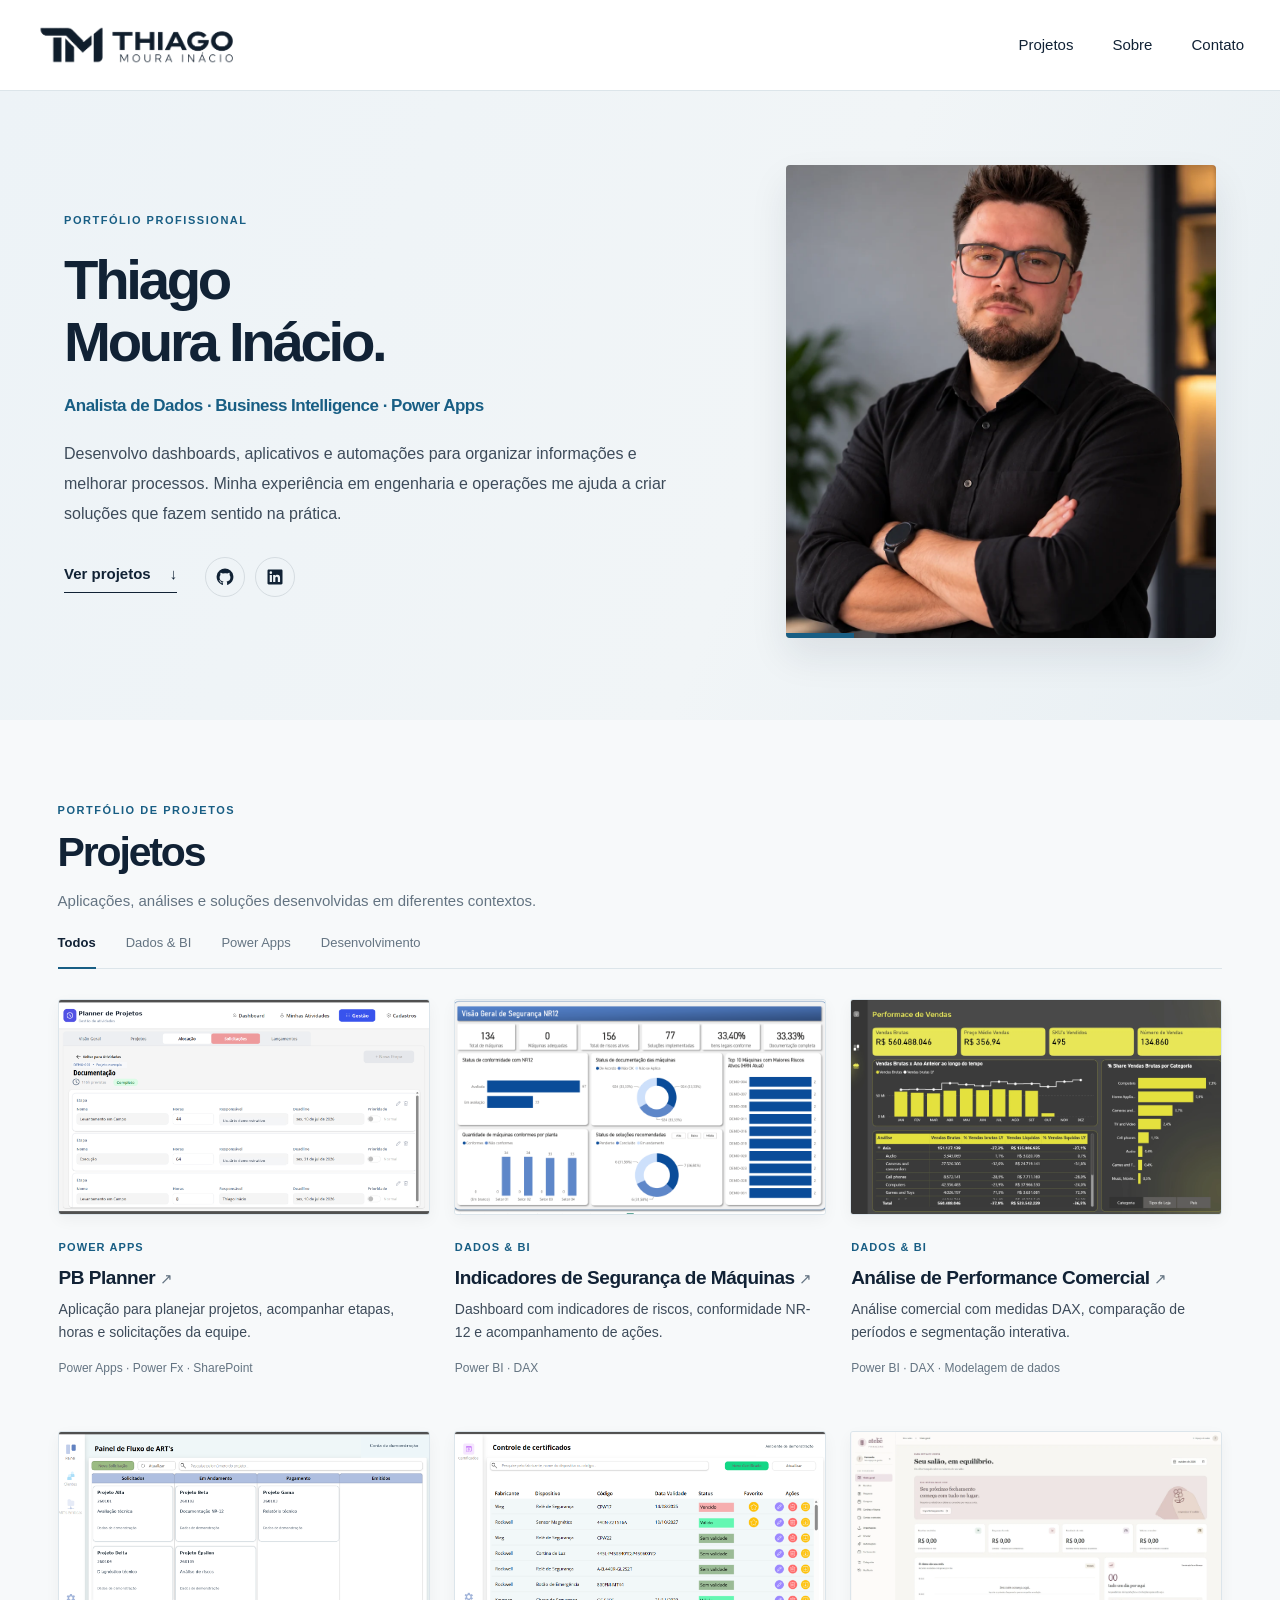
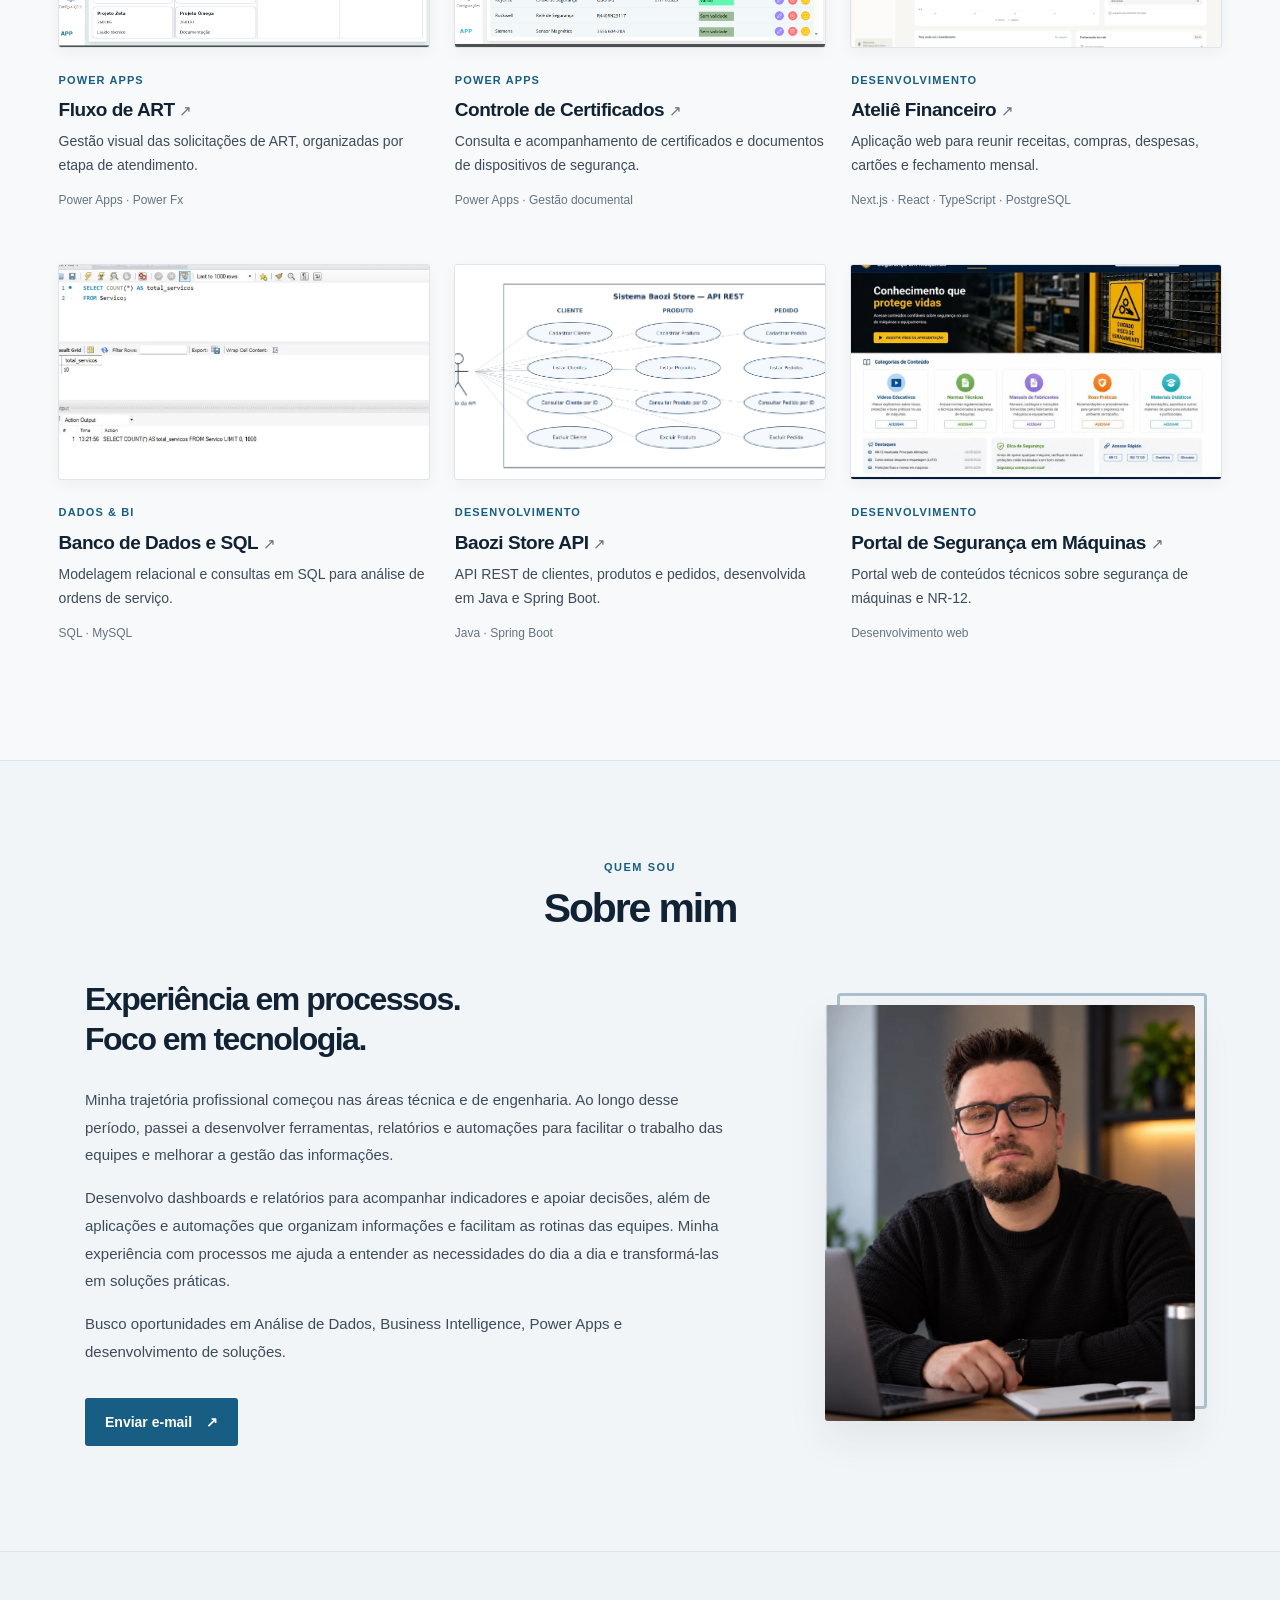
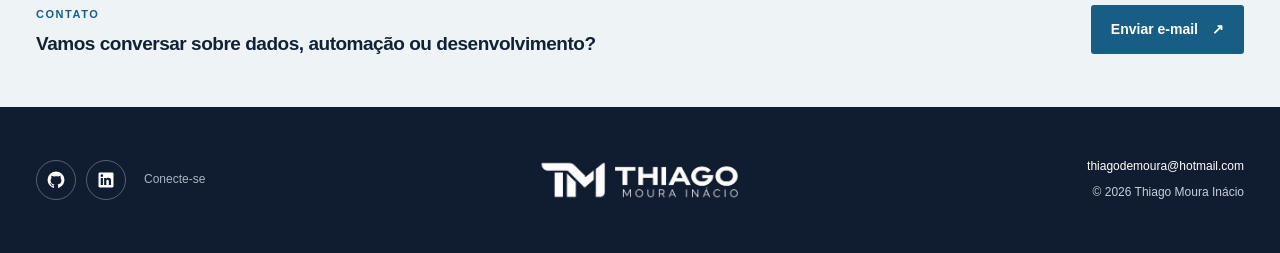
==== commit ed88ff30: "Novos ajustes no portfolio - desafio" ====
--- a/index.html
+++ b/index.html
@@ -44,8 +44,8 @@
 <div class="project-info"><span class="project-category">Dados &amp; BI</span><h3><a href="projetos/gestao-riscos-nr12.html">Indicadores de Segurança de Máquinas <span aria-hidden="true">↗</span></a></h3>
 <p>Dashboard com indicadores de riscos, conformidade NR-12 e acompanhamento de ações.</p><span class="project-stack">Power BI · DAX</span></div>
 </article><article class="project-card" data-category="dados">
-<a aria-label="Ver projeto Análise de Performance Comercial — JAAR" class="project-thumb" href="projetos/jaar-performance-comercial.html"><img alt="Tela real de Performance de Vendas do desafio JAAR no Power BI" decoding="async" loading="lazy" src="assets/jaar-performance-vendas.webp"/></a>
-<div class="project-info"><span class="project-category">Dados &amp; BI</span><h3><a href="projetos/jaar-performance-comercial.html">Análise de Performance Comercial — JAAR <span aria-hidden="true">↗</span></a></h3>
+<a aria-label="Ver projeto Análise de Performance Comercial" class="project-thumb" href="projetos/jaar-performance-comercial.html"><img alt="Tela real de Performance de Vendas do desafio no Power BI" decoding="async" loading="lazy" src="assets/jaar-performance-vendas.webp"/></a>
+<div class="project-info"><span class="project-category">Dados &amp; BI</span><h3><a href="projetos/jaar-performance-comercial.html">Análise de Performance Comercial <span aria-hidden="true">↗</span></a></h3>
 <p>Análise comercial com medidas DAX, comparação de períodos e segmentação interativa.</p><span class="project-stack">Power BI · DAX · Modelagem de dados</span></div>
 </article><article class="project-card" data-category="power">
 <a aria-label="Ver projeto Fluxo de ART" class="project-thumb" href="projetos/fluxo-art.html"><img alt="Captura do projeto Fluxo de ART" decoding="async" loading="lazy" src="assets/fluxo-art-tela-real.png"/></a>
